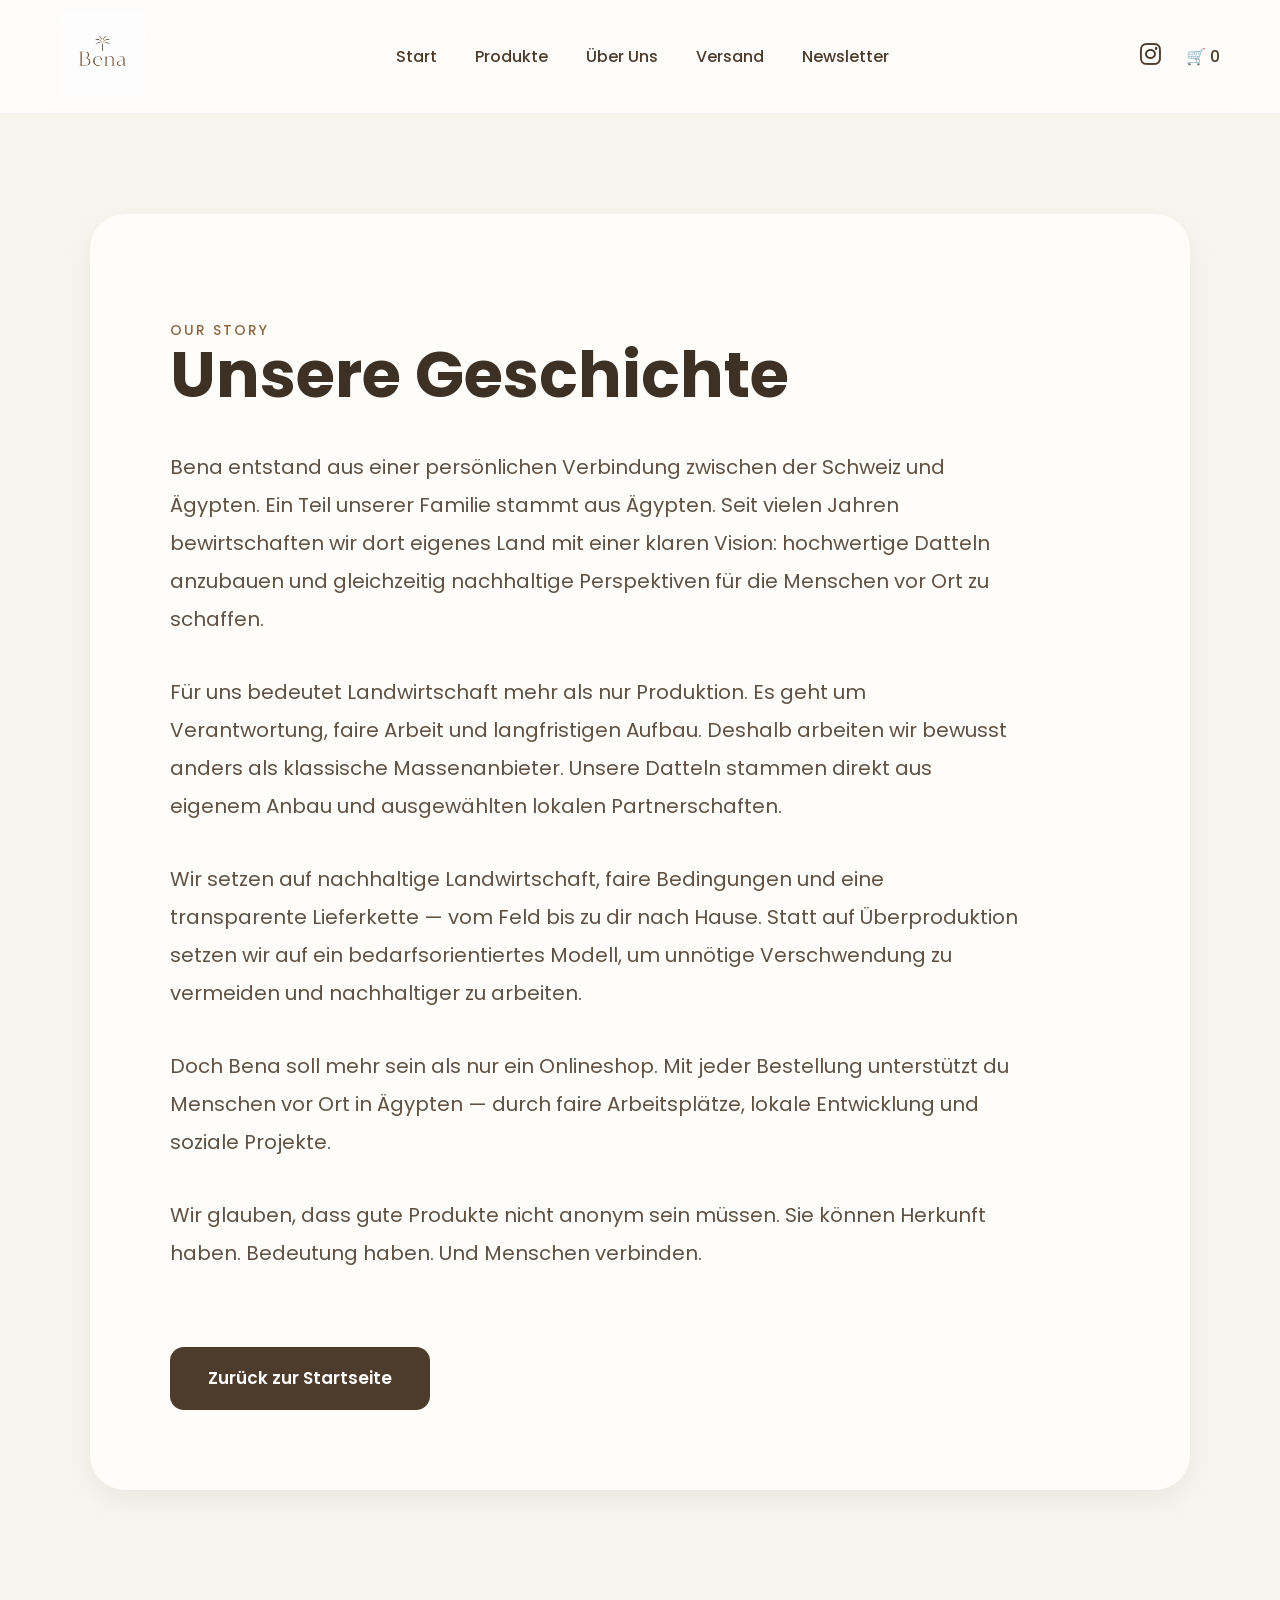
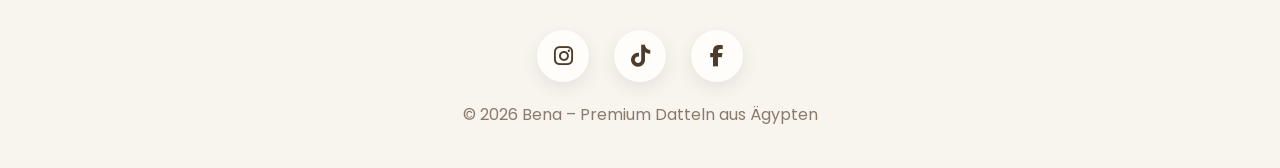
==== about.html @ da240c2a "Update about.html" ====
<!DOCTYPE html>
<html lang="de">

<head>

    <meta charset="UTF-8">

    <meta name="viewport" content="width=device-width, initial-scale=1.0">

    <title>Über uns | Bena</title>

    <meta name="description"
        content="Erfahre mehr über die Geschichte hinter Bena und unsere Vision für nachhaltige Premium Datteln aus Ägypten.">

    <link rel="preconnect" href="https://fonts.googleapis.com">

    <link rel="preconnect" href="https://fonts.gstatic.com" crossorigin>

    <link href="https://fonts.googleapis.com/css2?family=Poppins:wght@300;400;500;600;700&display=swap"
        rel="stylesheet">

    <link rel="stylesheet"
        href="https://cdnjs.cloudflare.com/ajax/libs/font-awesome/6.5.1/css/all.min.css">

    <link rel="stylesheet" href="style.css">

</head>

<body>

    <!-- NAVIGATION -->

<nav>

    <!-- LEFT -->

    <div class="nav-left">

        <a href="index.html" class="logo">

            <img src="images/Foto2.jpeg" alt="Bena Logo">

        </a>

    </div>

    <!-- CENTER -->

    <div class="nav-center">

        <a href="index.html">Start</a>

        <a href="index.html#products">Produkte</a>

        <a href="about.html">Über Uns</a>

        <a href="shipping.html">Versand</a>

        <a href="newsletter.html">Newsletter</a>

    </div>

    <!-- RIGHT -->

    <div class="nav-right">

        <a href="https://instagram.com/bena.swiss" target="_blank">

            <i class="fab fa-instagram"></i>

        </a>

        <a href="#" class="cart-icon">

            🛒 <span id="cart-count">0</span>

        </a>

    </div>

</nav>

    <!-- ABOUT SECTION -->

    <section class="about-section fade-in">

        <p class="hero-origin">
            OUR STORY
        </p>

        <h1>Unsere Geschichte</h1>

        <div class="about-text">

            <p>

                Bena entstand aus einer persönlichen Verbindung zwischen der Schweiz und Ägypten.

                Ein Teil unserer Familie stammt aus Ägypten. Seit vielen Jahren bewirtschaften wir dort eigenes Land
                mit einer klaren Vision:
                hochwertige Datteln anzubauen und gleichzeitig nachhaltige Perspektiven für die Menschen vor Ort zu schaffen.

            </p>

            <p>

                Für uns bedeutet Landwirtschaft mehr als nur Produktion.
                Es geht um Verantwortung, faire Arbeit und langfristigen Aufbau.

                Deshalb arbeiten wir bewusst anders als klassische Massenanbieter.
                Unsere Datteln stammen direkt aus eigenem Anbau und ausgewählten lokalen Partnerschaften.

            </p>

            <p>

                Wir setzen auf nachhaltige Landwirtschaft, faire Bedingungen und eine transparente Lieferkette —
                vom Feld bis zu dir nach Hause.

                Statt auf Überproduktion setzen wir auf ein bedarfsorientiertes Modell,
                um unnötige Verschwendung zu vermeiden und nachhaltiger zu arbeiten.

            </p>

            <p>

                Doch Bena soll mehr sein als nur ein Onlineshop.

                Mit jeder Bestellung unterstützt du Menschen vor Ort in Ägypten —
                durch faire Arbeitsplätze, lokale Entwicklung und soziale Projekte.

            </p>

            <p>

                Wir glauben, dass gute Produkte nicht anonym sein müssen.

                Sie können Herkunft haben.
                Bedeutung haben.
                Und Menschen verbinden.

            </p>

        </div>

        <a href="index.html" class="about-button">
            Zurück zur Startseite
        </a>

    </section>

    <!-- FOOTER -->

    <footer>

        <div class="social-icons">

            <a href="https://instagram.com/bena.goods" target="_blank">

                <i class="fab fa-instagram"></i>

            </a>

            <a href="https://tiktok.com/@bena.goods" target="_blank">

                <i class="fab fa-tiktok"></i>

            </a>

            <a href="https://facebook.com/Bena Goods" target="_blank">

                <i class="fab fa-facebook-f"></i>

            </a>

        </div>

        <p>
            © 2026 Bena – Premium Datteln aus Ägypten
        </p>

    </footer>

    <script src="script.js"></script>

</body>

</html>
---- style.css ----
/* RESET */

* {
    margin: 0;
    padding: 0;
    box-sizing: border-box;
}

/* SMOOTH SCROLL */

html {
    scroll-behavior: smooth;
}

/* BODY */

body {
    font-family: 'Poppins', sans-serif;

    background-color: #f8f5ef;

    color: #3d3126;

    line-height: 1.6;
}

/* NAVIGATION */

nav {
    width: 100%;
    background-color: rgba(255,255,255,0.72);
    backdrop-filter: blur(18px);
    display: flex;
    justify-content: space-between;
    align-items: center;
    padding: 10px 60px;
    position: sticky;
    top: 0;
    z-index: 1000;
    border-bottom: 1px solid rgba(0,0,0,0.04);
    transition: all 0.4s ease;
}

/* NAVBAR ON SCROLL */

nav.scrolled {
    padding: 6px 60px;
    background-color: rgba(255,255,255,0.9);
    box-shadow: 0px 8px 25px rgba(0,0,0,0.06);
}

.logo img {
    height: 85px;
    width: auto;
    object-fit: contain;
    transition: 0.4s ease;
}

nav.scrolled .logo img {
    height: 70px;
}

/* PREMIUM NAVBAR */

.nav-left,
.nav-center,
.nav-right {
    display: flex;
    align-items: center;
}

.nav-center {
    gap: 38px;
}

.nav-center a,
.nav-right a {
    text-decoration: none;
    color: #4d3b2c;
    font-weight: 500;
    position: relative;
    transition: 0.3s;
}

/* HOVER UNDERLINE */

.nav-center a::after {
    content: "";
    position: absolute;
    left: 0;
    bottom: -6px;
    width: 0%;
    height: 2px;
    background-color: #4d3b2c;
    transition: 0.3s;
}

.nav-center a:hover::after {
    width: 100%;
}

.nav-center a:hover,
.nav-right a:hover {
    color: #8b6745;
}

.nav-right {
    gap: 25px;
}

.nav-right i {
    font-size: 24px;
}

/* MOBILE NAVBAR */

@media (max-width: 1000px) {

    nav {
        padding: 14px 20px;
    }

    .nav-center {
        display: none;
    }

    .nav-right {
        gap: 18px;
    }

    .nav-right i {
        font-size: 22px;
    }

}

/* HERO */

.hero {
    max-width: 1650px;

    margin: 70px auto;

    padding: 90px;

    display: flex;

    align-items: center;

    justify-content: space-between;

    gap: 80px;

    background-color: #fffdf9;

    border-radius: 35px;

    box-shadow: 0px 10px 35px rgba(0,0,0,0.06);
}

.hero-left {
    flex: 1;
}

.hero-right {
    flex: 1;

    display: flex;

    justify-content: center;
}

.hero-right img {
    width: 100%;

    max-width: 980px;

    height: auto;

    object-fit: contain;

    border-radius: 35px;

    box-shadow: 0px 20px 45px rgba(0,0,0,0.16);

    transition: 0.5s;
}

.hero-right img:hover {
    transform: scale(1.02);
}

h1 {
    font-size: clamp(42px, 8vw, 78px);

    line-height: 1.05;

    color: #3d3126;

    margin-bottom: 30px;

    font-weight: 700;
}

.subtitle {
    font-size: 22px;

    color: #6b5a4d;

    margin-bottom: 45px;

    max-width: 540px;

    line-height: 1.7;
}

.hero-origin {
    margin-top: 25px;

    color: #8b6745;

    font-size: 14px;

    letter-spacing: 2px;

    text-transform: uppercase;

    font-weight: 500;
}

/* BUTTONS */

.hero-button,
form button,
.about-button,
.product-card .hero-button {
    display: inline-block;

    background-color: #4d3b2c;

    color: white;

    border: none;

    padding: 18px 38px;

    border-radius: 14px;

    font-size: 17px;

    font-weight: 600;

    cursor: pointer;

    transition: 0.3s;

    text-decoration: none;
}

.hero-button:hover,
form button:hover,
.about-button:hover,
.product-card .hero-button:hover {
    background-color: #8b6745;

    transform: translateY(-3px);
}

/* PRODUCTS */

.products {
    max-width: 1400px;

    margin: 120px auto;

    text-align: center;
}

.products h2 {
    font-size: 48px;

    margin-bottom: 50px;

    color: #3d3126;
}

.product-grid {
    display: flex;

    justify-content: center;

    gap: 45px;

    flex-wrap: wrap;
}

.product-card {
    width: 350px;

    background-color: #fffdf9;

    border-radius: 25px;

    overflow: hidden;

    box-shadow: 0px 8px 25px rgba(0,0,0,0.06);

    border: 1px solid rgba(0,0,0,0.04);

    transition: 0.3s;

    padding-bottom: 30px;
}

.product-card:hover {
    transform: translateY(-8px);
}

.product-card img {
    width: 100%;

    height: 240px;

    object-fit: cover;
}

.product-card h3 {
    font-size: 28px;

    margin-top: 25px;

    color: #3d3126;
}

.product-card p {
    padding: 20px;

    color: #6b5a4d;
}

/* CONTACT */

.contact {
    max-width: 900px;

    margin: 120px auto;

    text-align: center;
}

.contact h2 {
    font-size: 48px;

    margin-bottom: 40px;
}

form {
    display: flex;

    flex-direction: column;

    gap: 20px;
}

input,
textarea {
    padding: 18px;

    border-radius: 14px;

    border: 1px solid #ddd;

    font-size: 16px;

    font-family: inherit;

    background-color: white;
}

textarea {
    min-height: 180px;

    resize: none;
}

input:focus,
textarea:focus {
    outline: none;

    border: 1px solid #8b6745;
}

/* ABOUT */

.about-section {
    max-width: 1100px;

    margin: 100px auto;

    background-color: #fffdf9;

    padding: 80px;

    border-radius: 35px;

    box-shadow: 0px 10px 30px rgba(0,0,0,0.06);
}

.about-section h1 {
    font-size: clamp(38px, 7vw, 64px);

    margin-bottom: 40px;

    text-align: left;
}

.about-text {
    font-size: 20px;

    color: #5f5145;

    line-height: 1.9;

    max-width: 850px;
}

.about-text p {
    margin-bottom: 35px;
}

.about-button {
    margin-top: 40px;
}

/* FOOTER */

footer {
    text-align: center;

    padding: 40px;

    color: #8a7a6d;
}

/* PRODUCT PAGE */

.product-page {
    max-width: 1400px;

    margin: 100px auto;

    display: flex;

    gap: 80px;

    align-items: center;

    background-color: #fffdf9;

    padding: 60px;

    border-radius: 35px;

    box-shadow: 0px 10px 30px rgba(0,0,0,0.06);
}

.product-page-left {
    flex: 1;
}

.product-page-right {
    flex: 1;
}

.product-page video {
    width: 100%;

    border-radius: 30px;

    box-shadow: 0px 10px 30px rgba(0,0,0,0.12);
}

.product-description {
    font-size: 22px;

    line-height: 1.8;

    color: #6b5a4d;

    margin-top: 30px;

    margin-bottom: 30px;
}

.product-price {
    font-size: 38px;

    font-weight: 700;

    margin-bottom: 35px;

    color: #3d3126;
}

/* PRODUCT BUTTONS */

.product-buttons {
    display: flex;

    gap: 20px;

    flex-wrap: wrap;
}

/* FADE IN */

.fade-in {
    opacity: 0;

    transform: translateY(40px);

    transition: all 1s ease;
}

.fade-in.show {
    opacity: 1;

    transform: translateY(0);
}

/* PRODUCT DETAILS */

.product-details {
    max-width: 1400px;

    margin: 80px auto;

    display: flex;

    gap: 35px;

    flex-wrap: wrap;

    justify-content: center;
}

.detail-card {
    background-color: #fffdf9;

    padding: 40px;

    border-radius: 30px;

    flex: 1;

    min-width: 280px;

    box-shadow: 0px 8px 25px rgba(0,0,0,0.05);

    border: 1px solid rgba(0,0,0,0.04);

    transition: 0.3s;
}

.detail-card:hover {
    transform: translateY(-6px);
}

.detail-card h3 {
    font-size: 28px;

    margin-bottom: 20px;

    color: #3d3126;
}

.detail-card p {
    color: #6b5a4d;

    line-height: 1.8;
}

/* FAQ */

.faq-section {
    max-width: 1000px;

    margin: 100px auto;
}

.faq-section h2 {
    text-align: center;

    margin-bottom: 40px;

    font-size: 42px;
}

.faq-item {
    margin-bottom: 20px;

    background-color: #fffdf9;

    border-radius: 20px;

    overflow: hidden;

    border: 1px solid rgba(0,0,0,0.05);
}

.faq-question {
    width: 100%;

    padding: 25px;

    background: none;

    border: none;

    text-align: left;

    font-size: 20px;

    font-weight: 600;

    cursor: pointer;
}

.faq-answer {
    padding: 0 25px;

    max-height: 0;

    overflow: hidden;

    transition: 0.4s ease;

    color: #6b5a4d;
}

/* CART ICON */

.cart-icon {
    position: relative;

    font-weight: 600;
}

/* RESPONSIVE */

@media (max-width: 1000px) {

    nav {
        padding: 15px 25px;
    }

    .logo img {
        height: 65px;
    }

    .hero {
        flex-direction: column;

        padding: 50px 30px;

        text-align: center;

        gap: 50px;
    }

    .hero-left {
        display: flex;

        flex-direction: column;

        align-items: center;
    }

    h1 {
        font-size: 54px;
    }

    .subtitle {
        max-width: 100%;

        font-size: 20px;
    }

    .hero-right img {
        width: 100%;

        max-width: 100%;
    }

    .hero-button {
        width: 100%;
    }

    .about-section {
        padding: 50px 30px;
    }

    .about-section h1 {
        font-size: 48px;
    }

    .about-text {
        font-size: 18px;
    }

    .product-page {
        flex-direction: column;

        padding: 35px 20px;

        gap: 40px;

        margin: 50px 20px;
    }

    .product-page-left,
    .product-page-right {
        width: 100%;
    }

    .product-page video {
        width: 100%;

        height: auto;

        border-radius: 25px;
    }

    .product-page-right {
        text-align: center;
    }

    .product-page h1 {
        font-size: 42px;
    }

    .product-description {
        font-size: 18px;

        line-height: 1.7;
    }

    .product-price {
        font-size: 30px;
    }

    .product-buttons {
        flex-direction: column;
    }
}

/* SOCIAL ICONS */

.social-icons {
    display: flex;

    justify-content: center;

    gap: 25px;

    margin-bottom: 20px;
}

.social-icons a {
    width: 52px;

    height: 52px;

    display: flex;

    align-items: center;

    justify-content: center;

    background-color: #fffdf9;

    color: #4d3b2c;

    border-radius: 50%;

    font-size: 22px;

    text-decoration: none;

    box-shadow: 0px 6px 18px rgba(0,0,0,0.08);

    transition: 0.3s;
}

.social-icons a:hover {
    transform: translateY(-5px);

    background-color: #4d3b2c;

    color: white;
}

/* WHY BENA */

.why-bena {
    max-width: 1400px;
    margin: 140px auto;
    padding: 0 40px;
    text-align: center;
}

.section-tag {
    color: #8b6745;
    letter-spacing: 3px;
    font-size: 14px;
    margin-bottom: 20px;
    font-weight: 600;
}

.why-bena h2 {
    font-size: 54px;
    margin-bottom: 25px;
    color: #3d3126;
}

.why-text {
    max-width: 760px;
    margin: 0 auto 70px;
    color: #6b5a4d;
    font-size: 20px;
    line-height: 1.8;
}

.why-grid {
    display: grid;
    grid-template-columns: repeat(auto-fit, minmax(280px, 1fr));
    gap: 35px;
}

.why-card {
    background-color: #fffdf9;
    padding: 50px 35px;
    border-radius: 30px;
    box-shadow: 0px 10px 30px rgba(0,0,0,0.05);
    transition: 0.4s;
}

.why-card:hover {
    transform: translateY(-10px);
}

.why-icon {
    font-size: 42px;
    margin-bottom: 25px;
}

.why-card h3 {
    font-size: 28px;
    margin-bottom: 20px;
    color: #3d3126;
}

.why-card p {
    color: #6b5a4d;
    line-height: 1.8;
}

/* LIFESTYLE BANNER */

.lifestyle-banner {
    height: 500px;
    margin: 140px 0;
    background-image: url("images/Produktbild 4.png");
    background-size: cover;
    background-position: center;
    border-radius: 40px;
    overflow: hidden;
    position: relative;
}

.banner-overlay {
    width: 100%;
    height: 100%;
    background: rgba(0,0,0,0.35);
    display: flex;
    justify-content: center;
    align-items: center;
}

.banner-overlay p {
    color: white;
    font-size: 54px;
    font-weight: 700;
    letter-spacing: 4px;
    text-align: center;
    padding: 20px;
}

/* SOCIAL LINKS */

.social-links {
    display: flex;
    justify-content: center;
    gap: 30px;
    margin-bottom: 25px;
}

.social-links a {
    width: 85px;
    height: 85px;
    border-radius: 50%;
    background-color: #fffdf9;
    display: flex;
    justify-content: center;
    align-items: center;
    text-decoration: none;
    box-shadow: 0px 8px 25px rgba(0,0,0,0.08);
    transition: 0.4s;
}

.social-links a:hover {
    transform: translateY(-6px);
    background-color: #4d3b2c;
}

.social-links i {
    font-size: 34px;
    color: #4d3b2c;
    transition: 0.3s;
}

.social-links a:hover i {
    color: white;
}

/* TOP BAR */

.top-bar {
    width: 100%;
    background-color: #4d3b2c;
    color: white;
    display: flex;
    justify-content: space-between;
    align-items: center;
    padding: 14px 50px;
    font-size: 14px;
    font-weight: 500;
    gap: 20px;
    flex-wrap: wrap;
}

.top-bar-center {
    flex: 1;
    text-align: center;
}

.top-bar-center span {
    text-decoration: underline;
    font-weight: 700;
}

.top-bar a {
    color: white;
    text-decoration: none;
    transition: 0.3s;
}

.top-bar a:hover {
    opacity: 0.8;
}

/* WHY BENA */

.why-bena {
    max-width: 1400px;
    margin: 140px auto;
    padding: 0 40px;
    text-align: center;
}

.section-tag {
    color: #8b6745;
    letter-spacing: 3px;
    font-size: 14px;
    margin-bottom: 20px;
    font-weight: 600;
}

.why-bena h2,
.newsletter-section h2,
.shipping-section h2 {
    font-size: 54px;
    margin-bottom: 25px;
    color: #3d3126;
}

.why-text,
.newsletter-text {
    max-width: 760px;
    margin: 0 auto 70px;
    color: #6b5a4d;
    font-size: 20px;
    line-height: 1.8;
}

.why-grid {
    display: grid;
    grid-template-columns: repeat(auto-fit, minmax(280px, 1fr));
    gap: 35px;
}

.why-card {
    background-color: #fffdf9;
    padding: 50px 35px;
    border-radius: 30px;
    box-shadow: 0px 10px 30px rgba(0,0,0,0.05);
    transition: 0.4s;
}

.why-card:hover {
    transform: translateY(-10px);
}

.why-icon {
    font-size: 42px;
    margin-bottom: 25px;
}

/* SHIPPING */

.shipping-section {
    max-width: 1400px;
    margin: 140px auto;
    padding: 0 40px;
    display: flex;
    gap: 60px;
    align-items: center;
}

.shipping-left,
.shipping-right {
    flex: 1;
}

.shipping-left p {
    color: #6b5a4d;
    line-height: 1.9;
    margin-bottom: 25px;
    font-size: 18px;
}

.shipping-right img {
    width: 100%;
    border-radius: 35px;
    box-shadow: 0px 20px 45px rgba(0,0,0,0.12);
}

/* NEWSLETTER */

.newsletter-section {
    max-width: 1100px;
    margin: 140px auto;
    padding: 80px;
    background-color: #fffdf9;
    border-radius: 35px;
    text-align: center;
    box-shadow: 0px 10px 35px rgba(0,0,0,0.06);
}

.newsletter-form {
    display: flex;
    gap: 20px;
    justify-content: center;
    flex-wrap: wrap;
}

.newsletter-form input {
    flex: 1;
    min-width: 280px;
}

/* LIFESTYLE BANNER */

.lifestyle-banner {
    height: 500px;
    margin: 140px 40px;
    background-image: url("images/Produktbild 4.png");
    background-size: cover;
    background-position: center;
    border-radius: 40px;
    overflow: hidden;
}

.banner-overlay {
    width: 100%;
    height: 100%;
    background: rgba(0,0,0,0.35);
    display: flex;
    justify-content: center;
    align-items: center;
}

.banner-overlay p {
    color: white;
    font-size: 54px;
    font-weight: 700;
    letter-spacing: 4px;
    text-align: center;
    padding: 20px;
}

/* SOCIAL LINKS */

.social-links {
    display: flex;
    justify-content: center;
    gap: 30px;
    margin-bottom: 25px;
}

.social-links a {
    width: 85px;
    height: 85px;
    border-radius: 50%;
    background-color: #fffdf9;
    display: flex;
    justify-content: center;
    align-items: center;
    text-decoration: none;
    box-shadow: 0px 8px 25px rgba(0,0,0,0.08);
    transition: 0.4s;
}

.social-links a:hover {
    transform: translateY(-6px);
    background-color: #4d3b2c;
}

.social-links i {
    font-size: 34px;
    color: #4d3b2c;
}

.social-links a:hover i {
    color: white;
}

/* MOBILE */

@media (max-width: 1000px) {

    .top-bar {
        flex-direction: column;
        text-align: center;
        padding: 15px 20px;
    }

    .shipping-section {
        flex-direction: column;
    }

    .newsletter-section {
        padding: 50px 25px;
    }

    .banner-overlay p {
        font-size: 34px;
    }

}

/* NEWSLETTER PAGE */

.newsletter-page,
.shipping-page {
    max-width: 1400px;
    margin: 100px auto;
    padding: 0 40px;
}

.newsletter-box,
.shipping-box {
    display: flex;
    gap: 70px;
    align-items: center;
    background-color: #fffdf9;
    padding: 70px;
    border-radius: 35px;
    box-shadow: 0px 10px 35px rgba(0,0,0,0.06);
}

.newsletter-left,
.newsletter-right,
.shipping-left-page,
.shipping-right-page {
    flex: 1;
}

.newsletter-right img,
.shipping-right-page img {
    width: 100%;
    border-radius: 35px;
    box-shadow: 0px 20px 45px rgba(0,0,0,0.12);
}

.newsletter-description,
.shipping-left-page p {
    font-size: 20px;
    line-height: 1.8;
    color: #6b5a4d;
    margin-bottom: 25px;
}

.newsletter-form {
    display: flex;
    flex-direction: column;
    gap: 20px;
    margin-top: 40px;
}

/* MOBILE */

@media (max-width: 1000px) {

    .newsletter-box,
    .shipping-box {
        flex-direction: column;
        padding: 40px 25px;
    }

}

/* FINAL MOBILE OPTIMIZATION */

@media (max-width: 1000px) {

    /* GENERAL */

    body {
        overflow-x: hidden;
    }

    h1 {
        font-size: 42px !important;
        line-height: 1.2;
    }

    h2 {
        font-size: 34px !important;
        line-height: 1.3;
    }

    p {
        font-size: 17px !important;
    }

    /* TOP BAR */

    .top-bar {
        flex-direction: column;
        gap: 12px;
        padding: 16px 20px;
        text-align: center;
    }

    .top-bar-left,
    .top-bar-center,
    .top-bar-right {
        width: 100%;
        justify-content: center;
    }

    /* NAV */

    nav {
        padding: 14px 22px;
    }

    .logo img {
        height: 62px;
    }

    .nav-links {
        display: flex;
        gap: 18px;
        align-items: center;
    }

    .nav-links a {
        margin-left: 0;
        font-size: 15px;
    }

    /* HERO */

    .hero {
        flex-direction: column;
        padding: 40px 22px;
        margin: 35px 15px;
        gap: 40px;
        text-align: center;
    }

    .hero-left {
        align-items: center;
    }

    .hero-right img {
        max-width: 100%;
        width: 100%;
        border-radius: 28px;
    }

    .subtitle {
        max-width: 100%;
        font-size: 18px !important;
    }

    .hero-button {
        width: 100%;
        text-align: center;
    }

    /* PRODUCTS */

    .products {
        margin: 70px auto;
        padding: 0 15px;
    }

    .product-grid {
        flex-direction: column;
        align-items: center;
    }

    .product-card {
        width: 100%;
        max-width: 100%;
    }

    /* WHY BENA */

    .why-bena {
        margin: 80px auto;
        padding: 0 20px;
    }

    .why-grid {
        grid-template-columns: 1fr;
    }

    .why-card {
        padding: 40px 25px;
    }

    /* SHIPPING */

    .shipping-section {
        flex-direction: column;
        margin: 80px auto;
        padding: 0 20px;
        gap: 40px;
    }

    .shipping-right img {
        width: 100%;
    }

    /* NEWSLETTER */

    .newsletter-section {
        margin: 80px 15px;
        padding: 45px 22px;
    }

    .newsletter-form {
        flex-direction: column;
    }

    .newsletter-form input,
    .newsletter-form button {
        width: 100%;
    }

    /* LIFESTYLE */

    .lifestyle-banner {
        height: 320px;
        margin: 80px 15px;
        border-radius: 28px;
    }

    .banner-overlay p {
        font-size: 28px !important;
        letter-spacing: 2px;
        line-height: 1.4;
    }

    /* SOCIALS */

    .social-links {
        gap: 18px;
    }

    .social-links a {
        width: 68px;
        height: 68px;
    }

    .social-links i {
        font-size: 28px;
    }

    /* NEWSLETTER PAGE */

    .newsletter-page,
    .shipping-page {
        padding: 0 15px;
    }

    .newsletter-box,
    .shipping-box {
        flex-direction: column;
        padding: 40px 22px;
        gap: 40px;
    }

    .newsletter-right img,
    .shipping-right-page img {
        width: 100%;
    }

}

/* TRUST BAR */

.trust-bar {
    max-width: 1400px;
    margin: 40px auto 100px;
    padding: 35px;
    background-color: #fffdf9;
    border-radius: 28px;
    display: grid;
    grid-template-columns: repeat(auto-fit, minmax(220px, 1fr));
    gap: 25px;
    box-shadow: 0px 10px 30px rgba(0,0,0,0.05);
}

.trust-item {
    text-align: center;
    font-size: 18px;
    font-weight: 600;
    color: #4d3b2c;
}

/* MOBILE */

@media (max-width: 1000px) {

    .trust-bar {
        margin: 30px 15px 70px;
        padding: 25px;
    }

    .trust-item {
        font-size: 16px;
    }

}

/* PREMIUM PRODUCT CARDS */

.product-card {
    position: relative;
}

.product-badge {
    position: absolute;
    top: 18px;
    left: 18px;
    background-color: #4d3b2c;
    color: white;
    padding: 10px 16px;
    border-radius: 14px;
    font-size: 13px;
    font-weight: 700;
    z-index: 2;
    letter-spacing: 1px;
}

.product-badge.organic {
    background-color: #7c8f52;
}

.product-price-tag {
    font-size: 30px;
    font-weight: 700;
    color: #3d3126;
    margin-bottom: 25px;
}

.product-card img {
    transition: 0.5s;
}

.product-card:hover img {
    transform: scale(1.05);
}

.product-card:hover {
    transform: translateY(-12px);
}

/* MOBILE */

@media (max-width: 1000px) {

    .product-price-tag {
        font-size: 26px;
    }

}
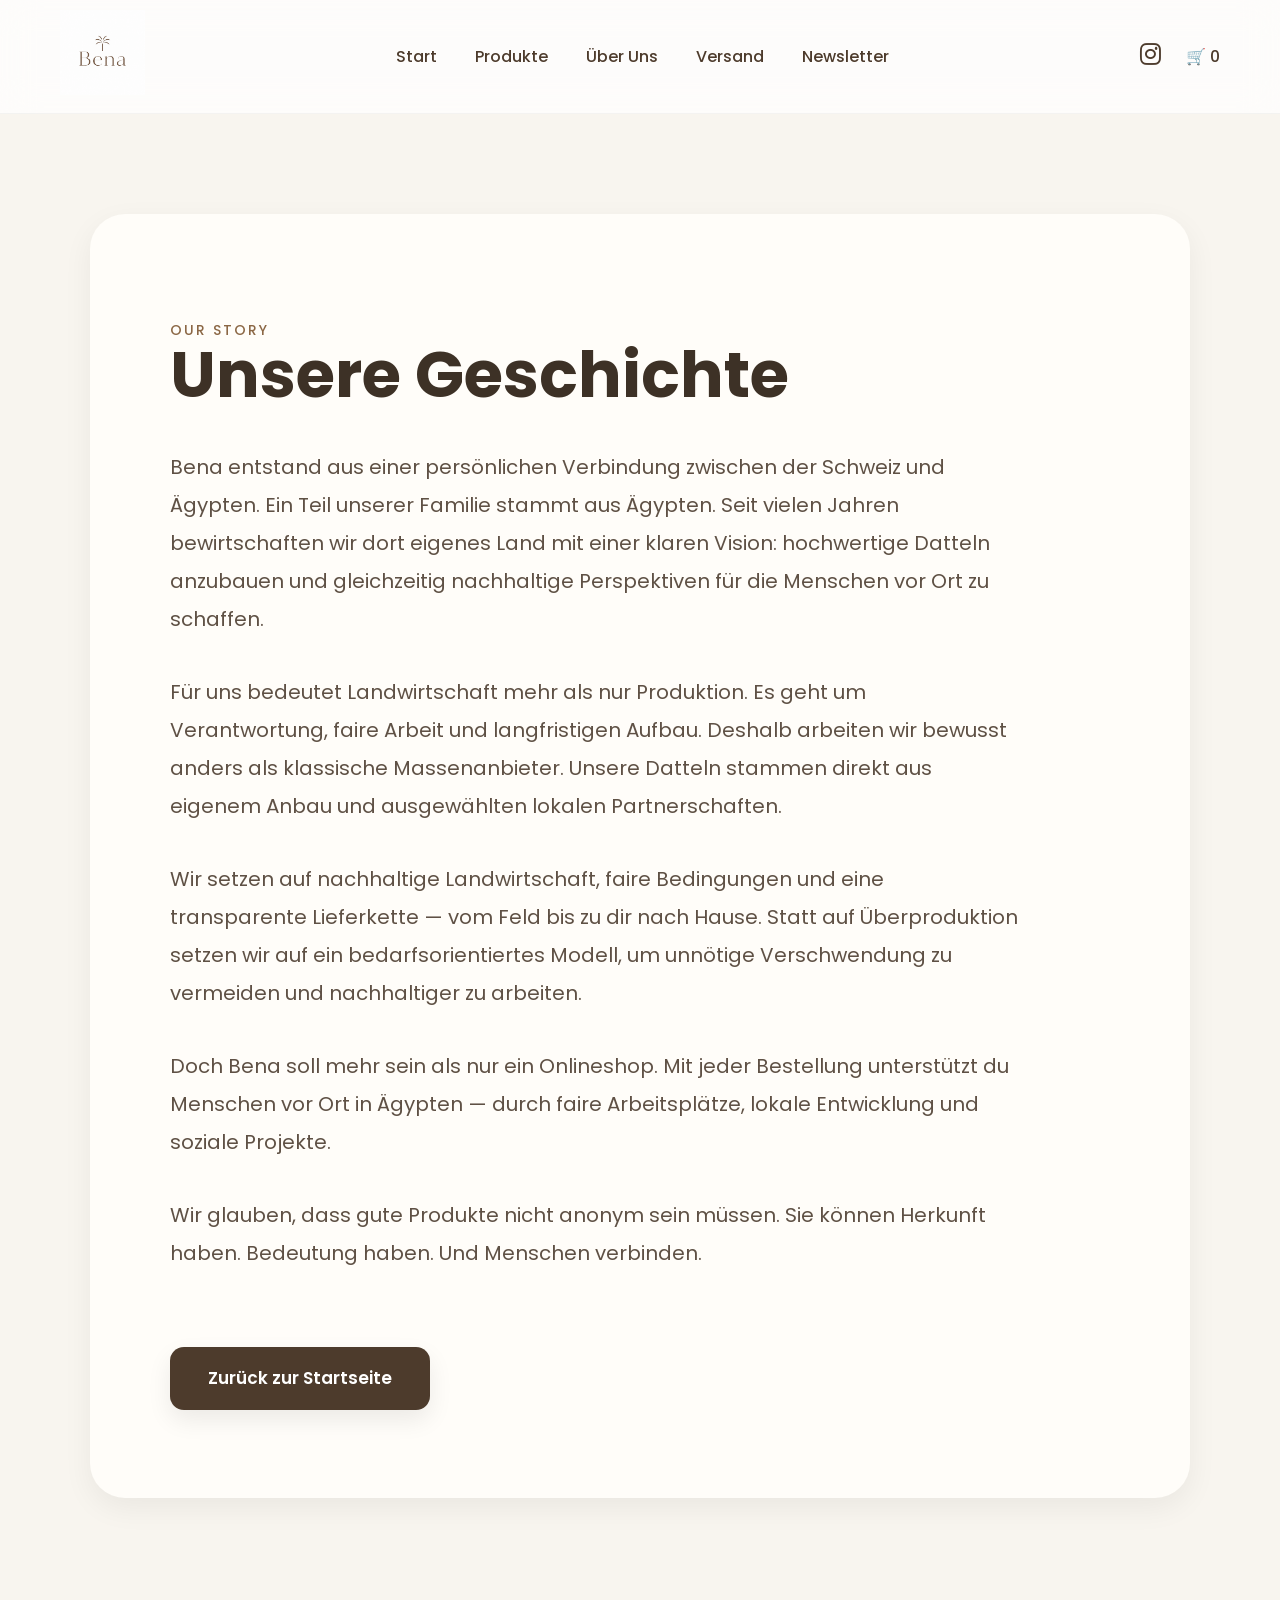
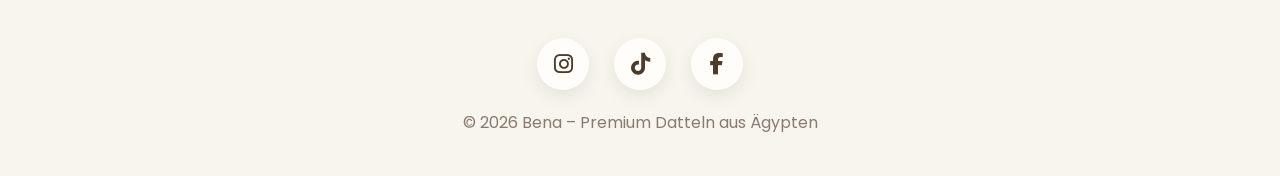
==== commit e22071a2: "Update about.html" ====
--- a/about.html
+++ b/about.html
@@ -28,6 +28,22 @@
 
 <body>
 
+        <!-- MOBILE MENU -->
+
+<div class="mobile-menu" id="mobile-menu">
+
+    <a href="index.html">Start</a>
+
+    <a href="index.html#products">Produkte</a>
+
+    <a href="about.html">Über Uns</a>
+
+    <a href="shipping.html">Versand</a>
+
+    <a href="newsletter.html">Newsletter</a>
+
+</div>
+
     <!-- NAVIGATION -->
 
 <nav>
@@ -60,6 +76,14 @@
 
     </div>
 
+    <!-- MOBILE BUTTON -->
+
+    <div class="mobile-menu-btn" onclick="toggleMobileMenu()">
+
+        ☰
+
+    </div>
+
     <!-- RIGHT -->
 
     <div class="nav-right">
@@ -70,7 +94,7 @@
 
         </a>
 
-        <a href="#" class="cart-icon">
+        <a href="#" class="cart-icon" onclick="openCart()">
 
             🛒 <span id="cart-count">0</span>
 
--- a/style.css
+++ b/style.css
@@ -234,6 +234,7 @@
 form button,
 .about-button,
 .product-card .hero-button {
+
     display: inline-block;
 
     background-color: #4d3b2c;
@@ -252,18 +253,29 @@
 
     cursor: pointer;
 
-    transition: 0.3s;
-
     text-decoration: none;
+
+    transition: 0.4s ease;
+
+    position: relative;
+
+    overflow: hidden;
+
+    box-shadow: 0 10px 25px rgba(0,0,0,0.08);
+
 }
 
 .hero-button:hover,
 form button:hover,
 .about-button:hover,
 .product-card .hero-button:hover {
+
     background-color: #8b6745;
 
-    transform: translateY(-3px);
+    transform: translateY(-4px);
+
+    box-shadow: 0 18px 40px rgba(0,0,0,0.15);
+
 }
 
 /* PRODUCTS */
@@ -295,33 +307,45 @@
 }
 
 .product-card {
+
+    position: relative;
+
+    overflow: hidden;
+
     width: 350px;
 
     background-color: #fffdf9;
 
-    border-radius: 25px;
-
-    overflow: hidden;
-
-    box-shadow: 0px 8px 25px rgba(0,0,0,0.06);
+    border-radius: 28px;
 
     border: 1px solid rgba(0,0,0,0.04);
 
-    transition: 0.3s;
-
     padding-bottom: 30px;
+
+    transition: 0.5s ease;
+
+    box-shadow: 0 10px 35px rgba(0,0,0,0.05);
+
 }
 
 .product-card:hover {
-    transform: translateY(-8px);
+
+    transform: translateY(-12px);
+
+    box-shadow: 0 25px 60px rgba(0,0,0,0.12);
+
 }
 
 .product-card img {
+
     width: 100%;
 
     height: 240px;
 
     object-fit: cover;
+
+    transition: 0.6s ease;
+
 }
 
 .product-card h3 {
@@ -512,20 +536,28 @@
     flex-wrap: wrap;
 }
 
-/* FADE IN */
+/* PREMIUM FADE IN */
 
 .fade-in {
+
     opacity: 0;
 
-    transform: translateY(40px);
-
-    transition: all 1s ease;
+    transform: translateY(60px);
+
+    transition:
+
+        opacity 1.2s ease,
+
+        transform 1.2s ease;
+
 }
 
 .fade-in.show {
+
     opacity: 1;
 
     transform: translateY(0);
+
 }
 
 /* PRODUCT DETAILS */
@@ -1079,72 +1111,6 @@
     min-width: 280px;
 }
 
-/* LIFESTYLE BANNER */
-
-.lifestyle-banner {
-    height: 500px;
-    margin: 140px 40px;
-    background-image: url("images/Produktbild 4.png");
-    background-size: cover;
-    background-position: center;
-    border-radius: 40px;
-    overflow: hidden;
-}
-
-.banner-overlay {
-    width: 100%;
-    height: 100%;
-    background: rgba(0,0,0,0.35);
-    display: flex;
-    justify-content: center;
-    align-items: center;
-}
-
-.banner-overlay p {
-    color: white;
-    font-size: 54px;
-    font-weight: 700;
-    letter-spacing: 4px;
-    text-align: center;
-    padding: 20px;
-}
-
-/* SOCIAL LINKS */
-
-.social-links {
-    display: flex;
-    justify-content: center;
-    gap: 30px;
-    margin-bottom: 25px;
-}
-
-.social-links a {
-    width: 85px;
-    height: 85px;
-    border-radius: 50%;
-    background-color: #fffdf9;
-    display: flex;
-    justify-content: center;
-    align-items: center;
-    text-decoration: none;
-    box-shadow: 0px 8px 25px rgba(0,0,0,0.08);
-    transition: 0.4s;
-}
-
-.social-links a:hover {
-    transform: translateY(-6px);
-    background-color: #4d3b2c;
-}
-
-.social-links i {
-    font-size: 34px;
-    color: #4d3b2c;
-}
-
-.social-links a:hover i {
-    color: white;
-}
-
 /* MOBILE */
 
 @media (max-width: 1000px) {
@@ -1336,21 +1302,6 @@
     .product-card {
         width: 100%;
         max-width: 100%;
-    }
-
-    /* WHY BENA */
-
-    .why-bena {
-        margin: 80px auto;
-        padding: 0 20px;
-    }
-
-    .why-grid {
-        grid-template-columns: 1fr;
-    }
-
-    .why-card {
-        padding: 40px 25px;
     }
 
     /* SHIPPING */
@@ -1520,3 +1471,1116 @@
     }
 
 }
+
+/* PRODUCT GALLERY */
+
+#main-product-image {
+    width: 100%;
+    border-radius: 30px;
+    box-shadow: 0px 10px 30px rgba(0,0,0,0.12);
+    transition: 0.4s;
+}
+
+.product-thumbnails {
+    display: flex;
+    gap: 15px;
+    margin-top: 20px;
+}
+
+.product-thumbnails img {
+    width: 90px;
+    height: 90px;
+    object-fit: cover;
+    border-radius: 18px;
+    cursor: pointer;
+    transition: 0.3s;
+    border: 2px solid transparent;
+}
+
+.product-thumbnails img:hover {
+    transform: scale(1.05);
+    border-color: #4d3b2c;
+}
+
+/* QUANTITY SELECTOR */
+
+.quantity-selector {
+    display: flex;
+    align-items: center;
+    gap: 20px;
+    margin-bottom: 35px;
+}
+
+.quantity-selector button {
+    width: 48px;
+    height: 48px;
+    border: none;
+    border-radius: 14px;
+    background-color: #4d3b2c;
+    color: white;
+    font-size: 28px;
+    cursor: pointer;
+    transition: 0.3s;
+}
+
+.quantity-selector button:hover {
+    background-color: #8b6745;
+}
+
+#quantity {
+    font-size: 24px;
+    font-weight: 700;
+    min-width: 30px;
+    text-align: center;
+}
+
+/* TRUST BADGES */
+
+.product-trust {
+    margin-top: 35px;
+    display: flex;
+    flex-direction: column;
+    gap: 16px;
+}
+
+.trust-badge {
+    background-color: #fffdf9;
+    padding: 18px 22px;
+    border-radius: 18px;
+    box-shadow: 0px 6px 18px rgba(0,0,0,0.05);
+    color: #4d3b2c;
+    font-weight: 500;
+}
+
+/* MOBILE */
+
+@media (max-width: 1000px) {
+
+    .quantity-selector {
+        justify-content: center;
+    }
+
+}
+
+/* REVIEWS */
+
+.reviews-section {
+    max-width: 1400px;
+    margin: 120px auto;
+    padding: 0 40px;
+    text-align: center;
+}
+
+.reviews-section h2 {
+    font-size: 48px;
+    margin-bottom: 60px;
+    color: #3d3126;
+}
+
+.reviews-grid {
+    display: grid;
+    grid-template-columns: repeat(auto-fit, minmax(280px, 1fr));
+    gap: 35px;
+}
+
+.review-card {
+    background-color: #fffdf9;
+    padding: 40px 35px;
+    border-radius: 30px;
+    box-shadow: 0px 10px 30px rgba(0,0,0,0.05);
+    transition: 0.4s;
+}
+
+.review-card:hover {
+    transform: translateY(-8px);
+}
+
+.review-stars {
+    font-size: 28px;
+    color: #d4a017;
+    margin-bottom: 25px;
+}
+
+.review-card p {
+    color: #6b5a4d;
+    line-height: 1.8;
+    margin-bottom: 25px;
+}
+
+.review-card h4 {
+    color: #3d3126;
+    font-size: 18px;
+}
+
+/* STICKY BUY BUTTON */
+
+.sticky-buy {
+    position: fixed;
+    bottom: 0;
+    left: 0;
+    width: 100%;
+    background-color: rgba(255,255,255,0.96);
+    backdrop-filter: blur(18px);
+    display: flex;
+    justify-content: space-between;
+    align-items: center;
+    padding: 18px 22px;
+    box-shadow: 0px -6px 25px rgba(0,0,0,0.08);
+    z-index: 9999;
+}
+
+.sticky-price {
+    font-size: 24px;
+    font-weight: 700;
+    color: #3d3126;
+}
+
+.sticky-button {
+    background-color: #4d3b2c;
+    color: white;
+    border: none;
+    padding: 16px 28px;
+    border-radius: 16px;
+    font-size: 16px;
+    font-weight: 600;
+    cursor: pointer;
+    transition: 0.3s;
+}
+
+.sticky-button:hover {
+    background-color: #8b6745;
+}
+
+/* DESKTOP */
+
+@media (min-width: 1001px) {
+
+    .sticky-buy {
+        display: none;
+    }
+
+}
+
+/* PREMIUM DETAIL CARDS */
+
+.detail-card {
+    position: relative;
+    overflow: hidden;
+}
+
+.detail-icon {
+    font-size: 42px;
+    margin-bottom: 25px;
+}
+
+.detail-card::before {
+    content: "";
+    position: absolute;
+    top: 0;
+    left: 0;
+    width: 100%;
+    height: 5px;
+    background-color: #4d3b2c;
+    transform: scaleX(0);
+    transform-origin: left;
+    transition: 0.4s;
+}
+
+.detail-card:hover::before {
+    transform: scaleX(1);
+}
+
+/* CART SIDEBAR */
+
+.cart-sidebar {
+    position: fixed;
+    top: 0;
+    right: -420px;
+    width: 400px;
+    max-width: 100%;
+    height: 100%;
+    background-color: white;
+    z-index: 99999;
+    box-shadow: -10px 0px 35px rgba(0,0,0,0.12);
+    transition: 0.4s ease;
+    display: flex;
+    flex-direction: column;
+}
+
+.cart-sidebar.active {
+    right: 0;
+}
+
+.cart-header {
+    padding: 30px;
+    display: flex;
+    justify-content: space-between;
+    align-items: center;
+    border-bottom: 1px solid #eee;
+}
+
+.cart-header h2 {
+    font-size: 32px;
+}
+
+.cart-header button {
+    border: none;
+    background: none;
+    font-size: 28px;
+    cursor: pointer;
+}
+
+.cart-content {
+    flex: 1;
+    padding: 30px;
+}
+
+.cart-item {
+    display: flex;
+    gap: 20px;
+    align-items: center;
+}
+
+.cart-item img {
+    width: 90px;
+    border-radius: 18px;
+}
+
+.cart-item h4 {
+    margin-bottom: 10px;
+    color: #3d3126;
+}
+
+.cart-item p {
+    color: #6b5a4d;
+}
+
+.cart-footer {
+    padding: 30px;
+    border-top: 1px solid #eee;
+}
+
+.checkout-button {
+    width: 100%;
+    background-color: #4d3b2c;
+    color: white;
+    border: none;
+    padding: 18px;
+    border-radius: 18px;
+    font-size: 18px;
+    font-weight: 600;
+    cursor: pointer;
+    transition: 0.3s;
+}
+
+.checkout-button:hover {
+    background-color: #8b6745;
+}
+
+/* OVERLAY */
+
+.cart-overlay {
+    position: fixed;
+    inset: 0;
+    background-color: rgba(0,0,0,0.4);
+    z-index: 99998;
+    opacity: 0;
+    visibility: hidden;
+    transition: 0.4s;
+}
+
+.cart-overlay.active {
+    opacity: 1;
+    visibility: visible;
+}
+
+/* BENEFITS SECTION */
+
+.benefits-section {
+
+    display: flex;
+    align-items: center;
+    justify-content: space-between;
+    gap: 80px;
+
+    padding: 120px 10%;
+    background: #f8f4ef;
+
+}
+
+.benefits-left {
+
+    flex: 1;
+
+}
+
+.benefits-left img {
+
+    width: 100%;
+    border-radius: 24px;
+
+    object-fit: cover;
+
+    box-shadow: 0 20px 60px rgba(0,0,0,0.08);
+
+}
+
+.benefits-right {
+
+    flex: 1;
+
+}
+
+.benefits-right h2 {
+
+    font-size: 52px;
+    line-height: 1.1;
+
+    color: #3e2d21;
+
+    margin-bottom: 30px;
+
+}
+
+.benefits-text {
+
+    font-size: 18px;
+    line-height: 1.8;
+
+    color: #6d5a4d;
+
+    margin-bottom: 40px;
+
+}
+
+.benefits-grid {
+
+    display: grid;
+
+    grid-template-columns: repeat(2, 1fr);
+
+    gap: 20px;
+
+}
+
+.benefit-item {
+
+    background: white;
+
+    padding: 22px 24px;
+
+    border-radius: 18px;
+
+    font-weight: 500;
+
+    color: #3e2d21;
+
+    box-shadow: 0 8px 25px rgba(0,0,0,0.04);
+
+}
+
+/* MOBILE */
+
+@media (max-width: 900px) {
+
+    .benefits-section {
+
+        flex-direction: column;
+
+        padding: 80px 7%;
+
+    }
+
+    .benefits-right h2 {
+
+        font-size: 38px;
+
+    }
+
+    .benefits-grid {
+
+        grid-template-columns: 1fr;
+
+    }
+
+}
+
+/* STORY SECTION */
+
+.story-section {
+
+    position: relative;
+
+    height: 90vh;
+
+    background-image: url("images/story-desert.jpg");
+
+    background-size: cover;
+    background-position: center;
+
+    background-attachment: fixed;
+
+    display: flex;
+    align-items: center;
+    justify-content: center;
+
+    padding: 80px 10%;
+
+    overflow: hidden;
+
+}
+
+.story-section::before {
+
+    content: "";
+
+    position: absolute;
+
+    inset: 0;
+
+    background: rgba(0,0,0,0.35);
+
+}
+
+.story-overlay {
+
+    position: relative;
+
+    z-index: 2;
+
+    max-width: 850px;
+
+    text-align: center;
+
+    color: white;
+
+}
+
+.story-overlay h2 {
+
+    font-size: 72px;
+
+    line-height: 1.1;
+
+    margin-bottom: 35px;
+
+    font-weight: 600;
+
+}
+
+.story-overlay p {
+
+    font-size: 20px;
+
+    line-height: 1.9;
+
+    color: rgba(255,255,255,0.9);
+
+}
+
+/* MOBILE */
+
+@media (max-width: 900px) {
+
+    .story-section {
+
+        height: auto;
+
+        padding: 120px 7%;
+
+    }
+
+    .story-overlay h2 {
+
+        font-size: 42px;
+
+    }
+
+    .story-overlay p {
+
+        font-size: 17px;
+
+        line-height: 1.8;
+
+    }
+
+}
+
+/* EDITORIAL STRIP */
+
+.editorial-strip {
+
+    display: grid;
+
+    grid-template-columns: repeat(3, 1fr);
+
+    gap: 20px;
+
+    padding: 120px 6%;
+
+    background: white;
+
+}
+
+.editorial-image {
+
+    overflow: hidden;
+
+    border-radius: 24px;
+
+}
+
+.editorial-image img {
+
+    width: 100%;
+    height: 650px;
+
+    object-fit: cover;
+
+    transition: 0.6s ease;
+
+}
+
+.editorial-image:hover img {
+
+    transform: scale(1.05);
+
+}
+
+/* MOBILE */
+
+@media (max-width: 900px) {
+
+    .editorial-strip {
+
+        grid-template-columns: 1fr;
+
+        padding: 80px 7%;
+
+    }
+
+    .editorial-image img {
+
+        height: 450px;
+
+    }
+
+}
+
+/* BRAND VALUES */
+
+.brand-values {
+
+    display: grid;
+
+    grid-template-columns: repeat(4, 1fr);
+
+    gap: 30px;
+
+    padding: 120px 8%;
+
+    background: #f8f4ef;
+
+}
+
+.value-box {
+
+    background: white;
+
+    padding: 60px 35px;
+
+    border-radius: 24px;
+
+    text-align: center;
+
+    box-shadow: 0 10px 30px rgba(0,0,0,0.04);
+
+    transition: 0.4s ease;
+
+}
+
+.value-box:hover {
+
+    transform: translateY(-10px);
+
+}
+
+.value-box h2 {
+
+    font-size: 52px;
+
+    color: #3e2d21;
+
+    margin-bottom: 20px;
+
+}
+
+.value-box p {
+
+    color: #6d5a4d;
+
+    line-height: 1.7;
+
+    font-size: 17px;
+
+}
+
+/* MOBILE */
+
+@media (max-width: 900px) {
+
+    .brand-values {
+
+        grid-template-columns: 1fr;
+
+        padding: 80px 7%;
+
+    }
+
+}
+
+/* MOBILE MENU */
+
+.mobile-menu-btn {
+
+    display: none;
+
+}
+
+.mobile-menu {
+
+    position: fixed;
+
+    top: 0;
+
+    right: -100%;
+
+    width: 320px;
+
+    max-width: 85%;
+
+    height: 100vh;
+
+    background: rgba(255,255,255,0.96);
+
+    backdrop-filter: blur(22px);
+
+    z-index: 99999;
+
+    display: flex;
+
+    flex-direction: column;
+
+    padding: 120px 40px;
+
+    gap: 30px;
+
+    transition: 0.5s ease;
+
+}
+
+.mobile-menu.active {
+
+    right: 0;
+
+}
+
+.mobile-menu a {
+
+    text-decoration: none;
+
+    color: #3d3126;
+
+    font-size: 22px;
+
+    font-weight: 600;
+
+}
+
+@media (max-width: 1000px) {
+
+    .mobile-menu-btn {
+
+        display: flex;
+
+        align-items: center;
+
+        justify-content: center;
+
+        width: 52px;
+
+        height: 52px;
+
+        border-radius: 16px;
+
+        background: #f8f4ef;
+
+        font-size: 28px;
+
+        cursor: pointer;
+
+    }
+
+}
+
+/* OUR STORY */
+
+.our-story {
+
+    max-width: 1450px;
+
+    margin: 140px auto;
+
+    padding: 0 40px;
+
+    display: flex;
+
+    align-items: center;
+
+    gap: 80px;
+
+}
+
+.our-story-left,
+.our-story-right {
+
+    flex: 1;
+
+}
+
+.our-story-left img {
+
+    width: 100%;
+
+    border-radius: 35px;
+
+    object-fit: cover;
+
+    box-shadow: 0px 20px 45px rgba(0,0,0,0.12);
+
+}
+
+.our-story-right h2 {
+
+    font-size: 54px;
+
+    line-height: 1.15;
+
+    margin-bottom: 30px;
+
+    color: #3d3126;
+
+}
+
+.our-story-right p {
+
+    font-size: 20px;
+
+    line-height: 1.9;
+
+    color: #6b5a4d;
+
+}
+
+/* MOBILE */
+
+@media (max-width: 1000px) {
+
+    .our-story {
+
+        flex-direction: column;
+
+        padding: 0 20px;
+
+        gap: 40px;
+
+    }
+
+    .our-story-right h2 {
+
+        font-size: 38px;
+
+    }
+
+    .our-story-right p {
+
+        font-size: 18px;
+
+    }
+
+}
+
+/* EDITORIAL QUOTE */
+
+.editorial-quote {
+
+    margin: 140px 0;
+
+    height: 70vh;
+
+    background-image: url("images/editorial-desert.jpg");
+
+    background-size: cover;
+
+    background-position: center;
+
+    position: relative;
+
+    display: flex;
+
+    align-items: center;
+
+    justify-content: center;
+
+    border-radius: 40px;
+
+    overflow: hidden;
+
+}
+
+.editorial-quote::before {
+
+    content: "";
+
+    position: absolute;
+
+    inset: 0;
+
+    background: rgba(0,0,0,0.28);
+
+}
+
+.editorial-quote-overlay {
+
+    position: relative;
+
+    z-index: 2;
+
+    text-align: center;
+
+    color: white;
+
+    padding: 0 30px;
+
+}
+
+.editorial-small {
+
+    letter-spacing: 4px;
+
+    font-size: 14px;
+
+    margin-bottom: 25px;
+
+    opacity: 0.85;
+
+}
+
+.editorial-quote h2 {
+
+    font-size: 58px;
+
+    line-height: 1.15;
+
+    max-width: 900px;
+
+    margin: auto;
+
+    font-weight: 600;
+
+}
+
+/* MOBILE */
+
+@media (max-width: 1000px) {
+
+    .editorial-quote {
+
+        height: 55vh;
+
+        border-radius: 28px;
+
+        margin: 90px 20px;
+
+    }
+
+    .editorial-quote h2 {
+
+        font-size: 34px;
+
+    }
+
+}
+
+/* SHIPPING MOBILE FIX */
+
+@media (max-width: 1000px) {
+
+    .shipping-section {
+
+        flex-direction: column;
+
+        padding: 40px 20px;
+
+        gap: 40px;
+
+        overflow: hidden;
+
+    }
+
+    .shipping-left,
+    .shipping-right {
+
+        width: 100%;
+
+    }
+
+    .shipping-left h2 {
+
+        font-size: 42px;
+
+        line-height: 1.1;
+
+        word-break: break-word;
+
+    }
+
+    .shipping-left p {
+
+        font-size: 18px;
+
+        line-height: 1.8;
+
+    }
+
+    .shipping-right img {
+
+        width: 100%;
+
+        border-radius: 24px;
+
+    }
+
+}
+
+/* FORCE SHIPPING MOBILE FIX */
+
+@media (max-width: 1000px) {
+
+    .shipping-section {
+
+        display: flex !important;
+
+        flex-direction: column !important;
+
+        padding: 40px 20px !important;
+
+        gap: 40px !important;
+
+        overflow: hidden !important;
+
+    }
+
+    .shipping-left,
+    .shipping-right {
+
+        width: 100% !important;
+
+        max-width: 100% !important;
+
+    }
+
+    .shipping-left h2 {
+
+        font-size: 38px !important;
+
+        line-height: 1.1 !important;
+
+        word-break: break-word !important;
+
+    }
+
+    .shipping-left p {
+
+        font-size: 18px !important;
+
+        line-height: 1.8 !important;
+
+    }
+
+    .shipping-right img {
+
+        width: 100% !important;
+
+        max-width: 100% !important;
+
+        border-radius: 24px !important;
+
+    }
+
+}
+
+/* SHIPPING PAGE MOBILE FIX */
+
+@media (max-width: 1000px) {
+
+    .shipping-page {
+
+        padding: 30px 18px;
+
+        overflow: hidden;
+
+    }
+
+    .shipping-box {
+
+        display: flex;
+
+        flex-direction: column;
+
+        gap: 40px;
+
+        padding: 35px 22px;
+
+        border-radius: 28px;
+
+    }
+
+    .shipping-left-page,
+    .shipping-right-page {
+
+        width: 100%;
+
+        max-width: 100%;
+
+    }
+
+    .shipping-left-page h1 {
+
+        font-size: 54px;
+
+        line-height: 1.05;
+
+        word-break: break-word;
+
+        margin-bottom: 30px;
+
+    }
+
+    .shipping-left-page p {
+
+        font-size: 18px;
+
+        line-height: 1.8;
+
+    }
+
+    .shipping-right-page img {
+
+        width: 100%;
+
+        border-radius: 24px;
+
+    }
+
+}
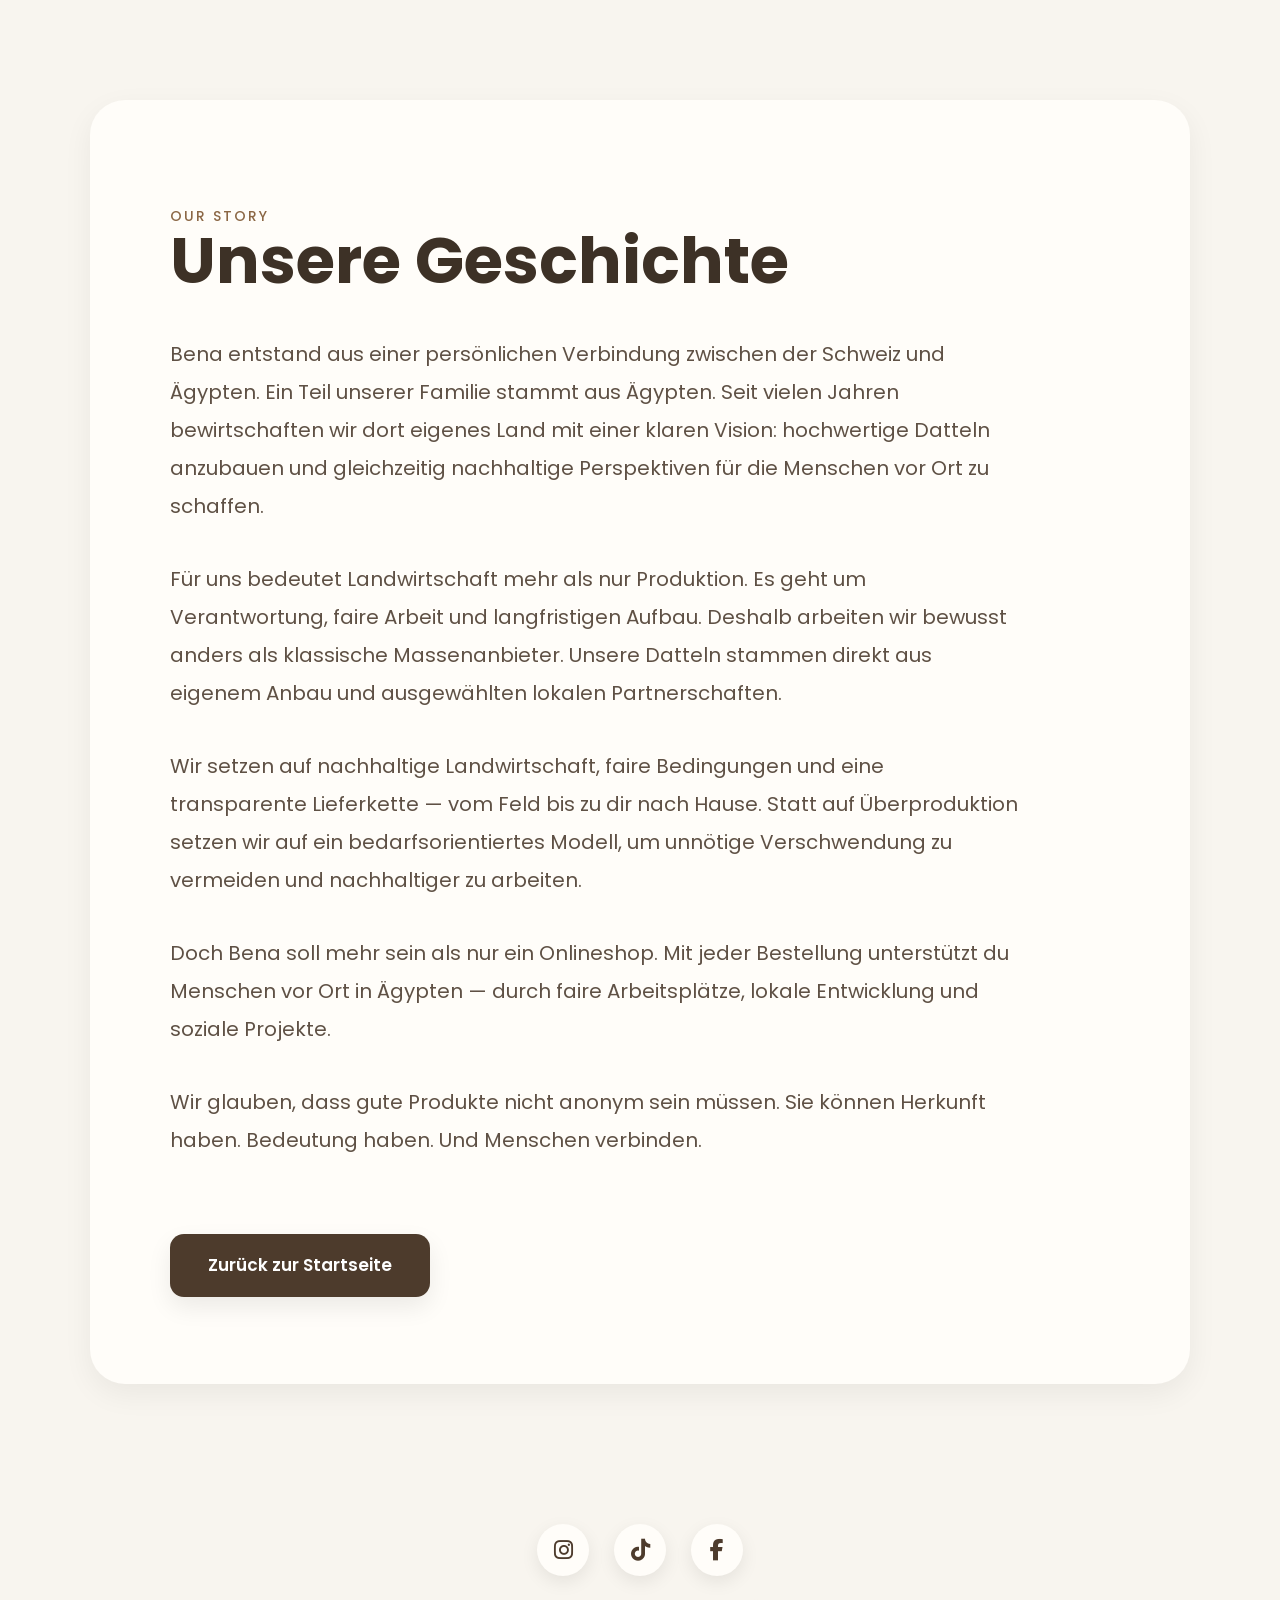
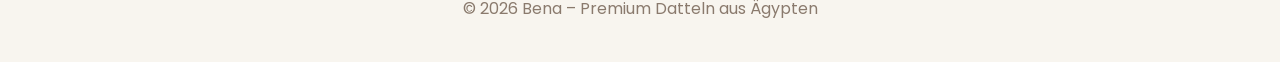
==== commit 615db84c: "Update about.html" ====
--- a/about.html
+++ b/about.html
@@ -28,81 +28,7 @@
 
 <body>
 
-        <!-- MOBILE MENU -->
-
-<div class="mobile-menu" id="mobile-menu">
-
-    <a href="index.html">Start</a>
-
-    <a href="index.html#products">Produkte</a>
-
-    <a href="about.html">Über Uns</a>
-
-    <a href="shipping.html">Versand</a>
-
-    <a href="newsletter.html">Newsletter</a>
-
-</div>
-
-    <!-- NAVIGATION -->
-
-<nav>
-
-    <!-- LEFT -->
-
-    <div class="nav-left">
-
-        <a href="index.html" class="logo">
-
-            <img src="images/Foto2.jpeg" alt="Bena Logo">
-
-        </a>
-
-    </div>
-
-    <!-- CENTER -->
-
-    <div class="nav-center">
-
-        <a href="index.html">Start</a>
-
-        <a href="index.html#products">Produkte</a>
-
-        <a href="about.html">Über Uns</a>
-
-        <a href="shipping.html">Versand</a>
-
-        <a href="newsletter.html">Newsletter</a>
-
-    </div>
-
-    <!-- MOBILE BUTTON -->
-
-    <div class="mobile-menu-btn" onclick="toggleMobileMenu()">
-
-        ☰
-
-    </div>
-
-    <!-- RIGHT -->
-
-    <div class="nav-right">
-
-        <a href="https://instagram.com/bena.swiss" target="_blank">
-
-            <i class="fab fa-instagram"></i>
-
-        </a>
-
-        <a href="#" class="cart-icon" onclick="openCart()">
-
-            🛒 <span id="cart-count">0</span>
-
-        </a>
-
-    </div>
-
-</nav>
+    <header id="site-header" class="site-header"></header>
 
     <!-- ABOUT SECTION -->
 
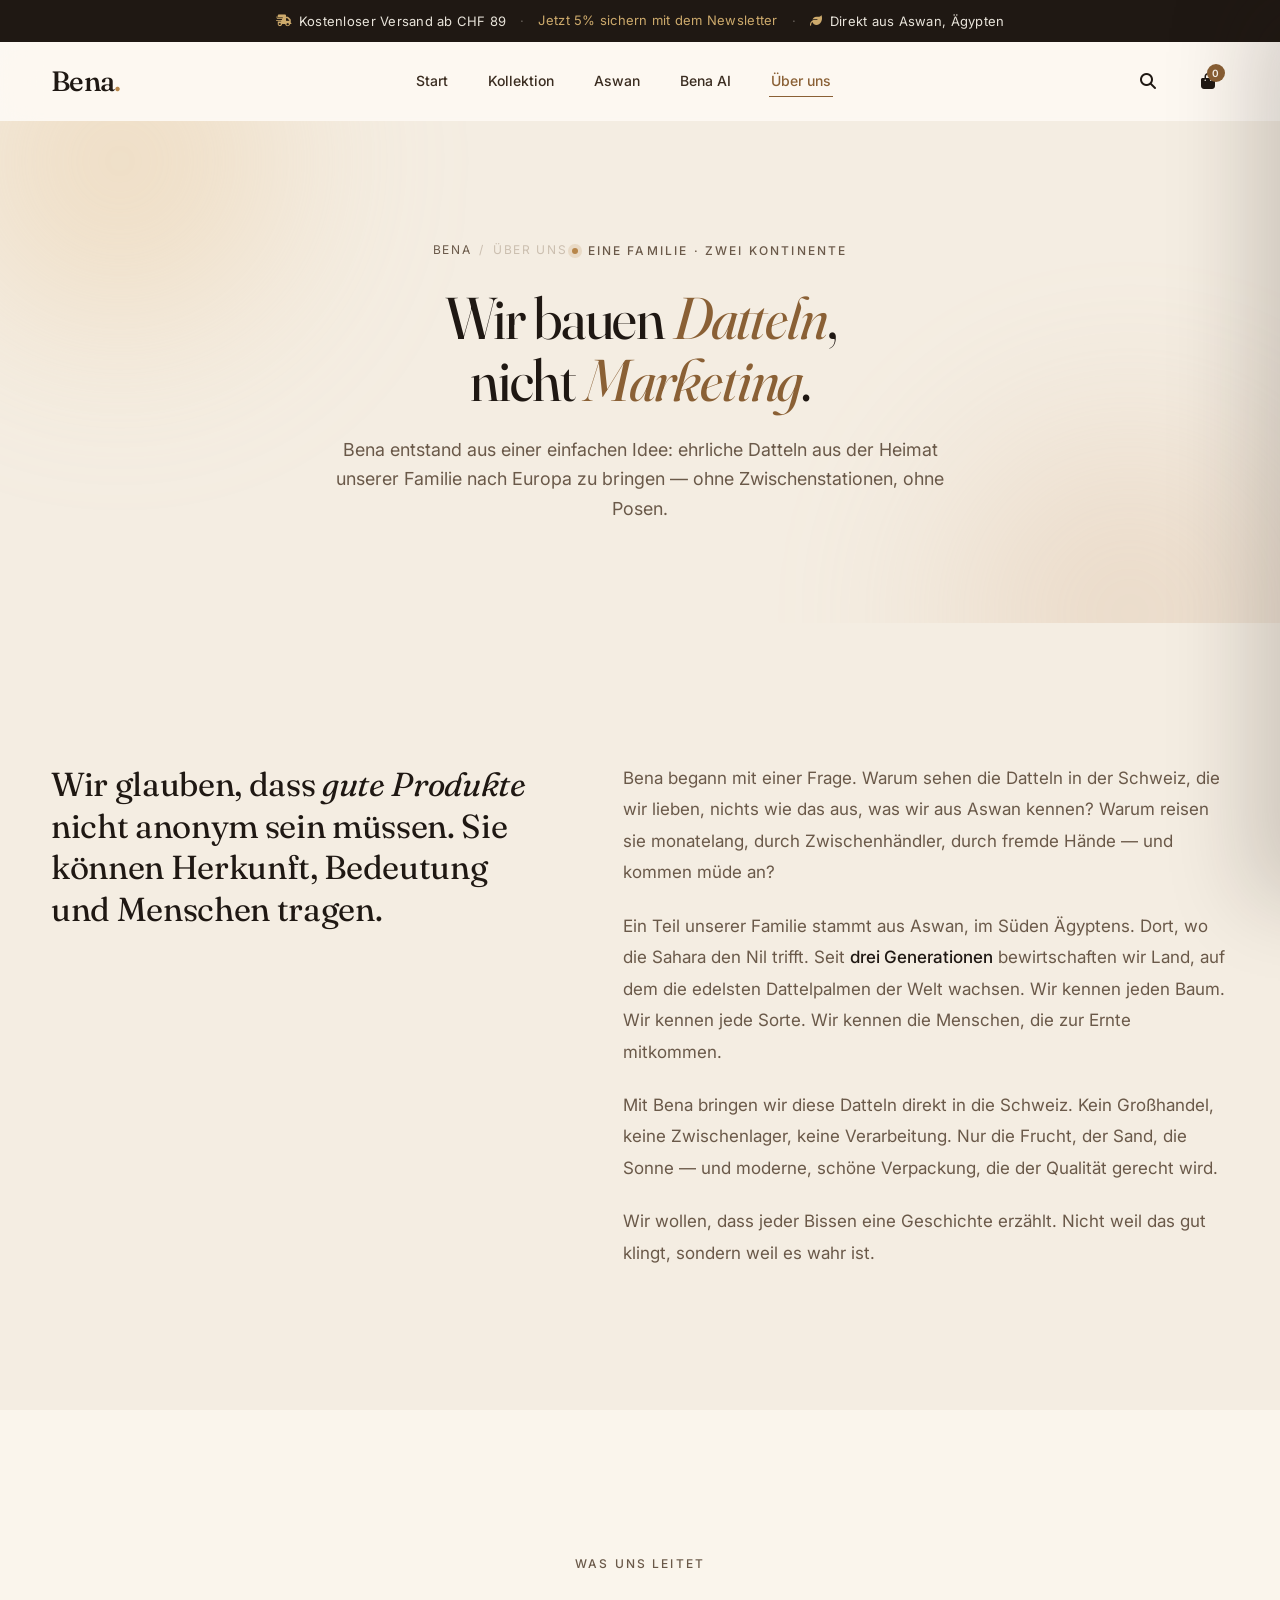
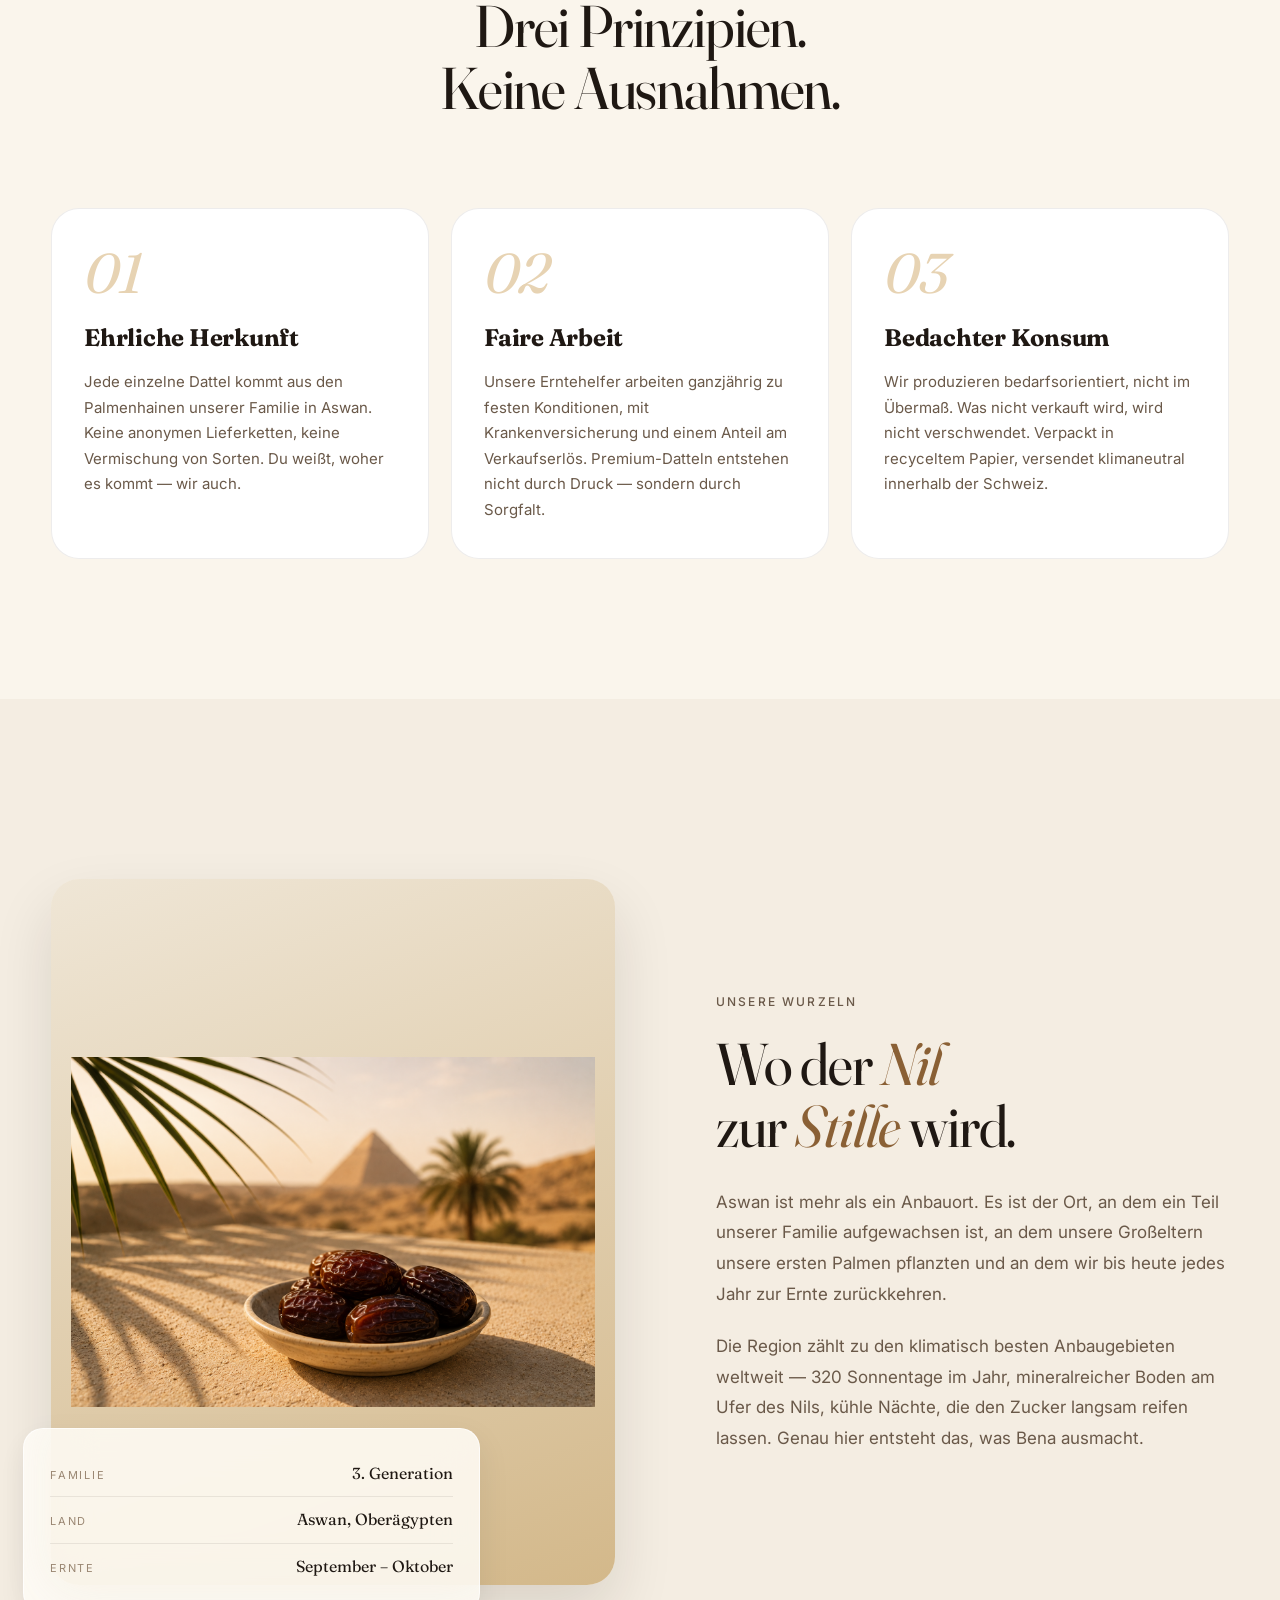
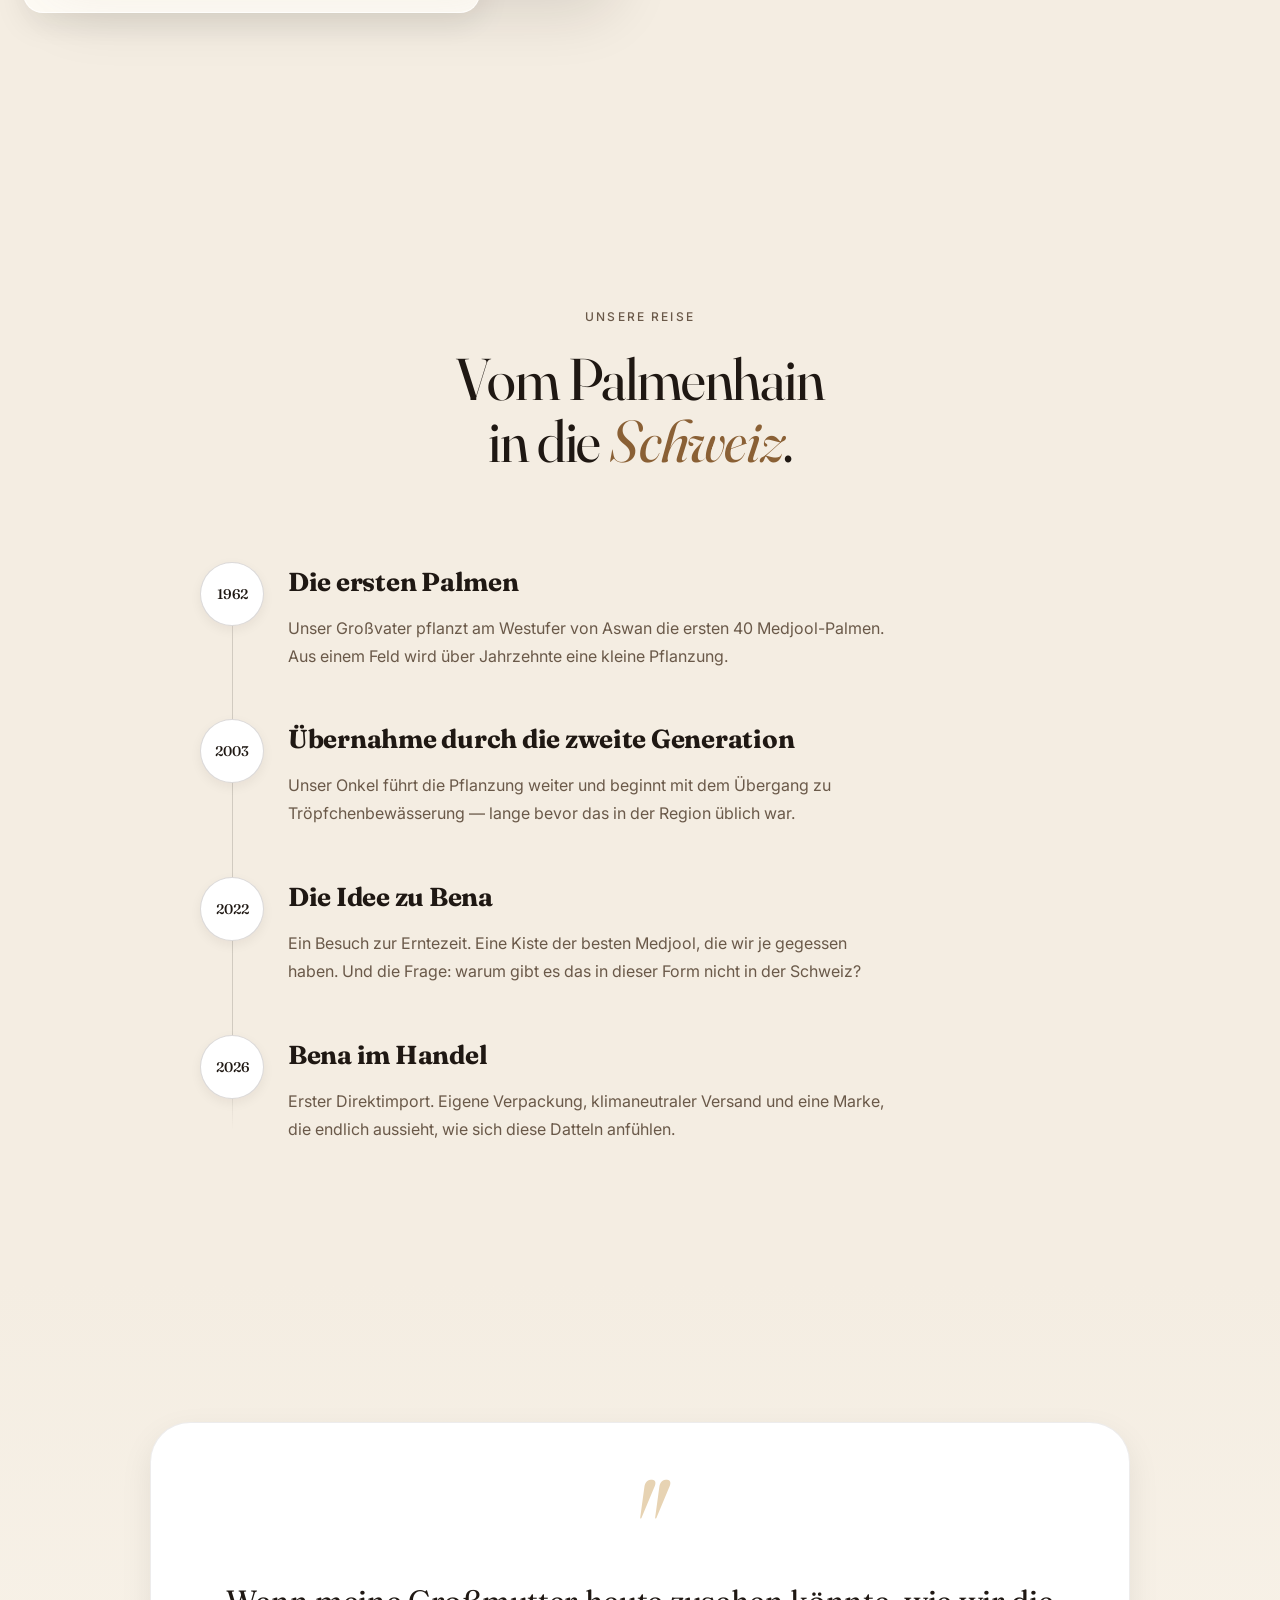
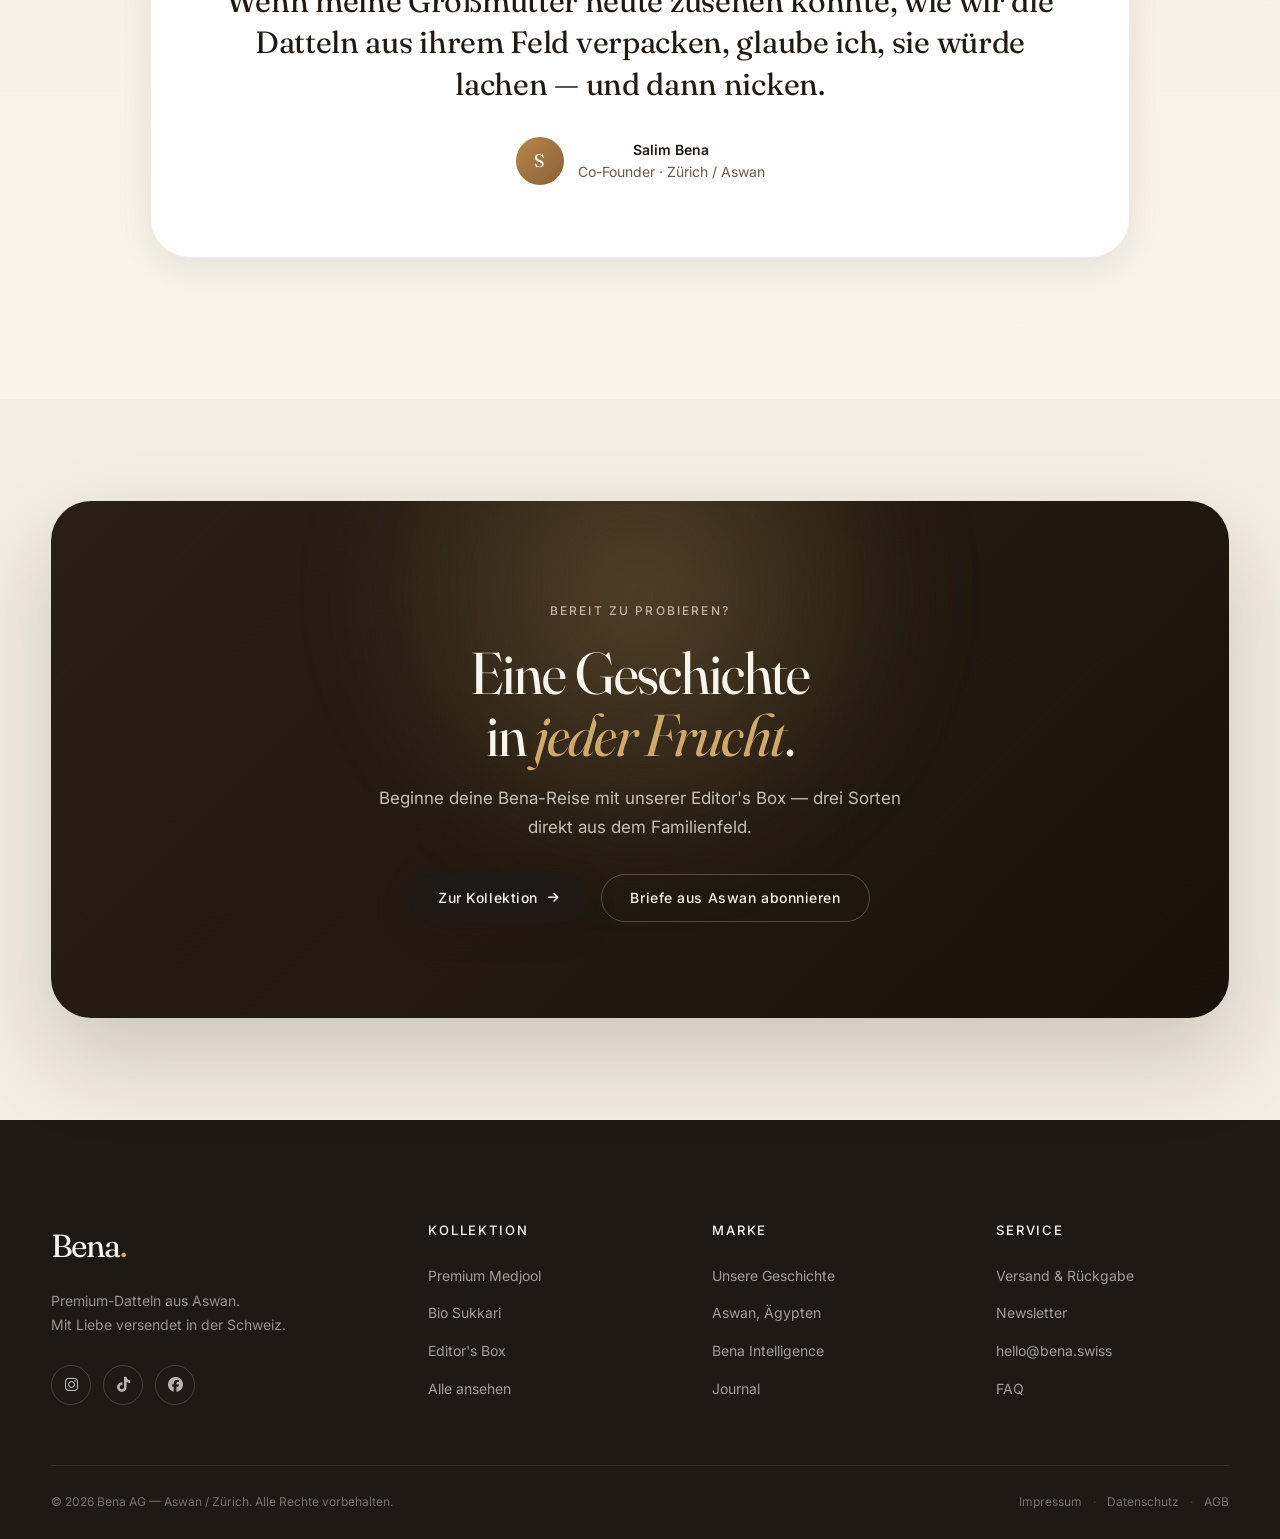
==== commit 00366932: "Update about.html" ====
--- a/about.html
+++ b/about.html
@@ -2,137 +2,399 @@
 <html lang="de">
 
 <head>
-
     <meta charset="UTF-8">
-
     <meta name="viewport" content="width=device-width, initial-scale=1.0">
-
-    <title>Über uns | Bena</title>
-
+    <meta name="theme-color" content="#f6f1ea">
+    <title>Über uns — Bena Premium Datteln aus Aswan</title>
     <meta name="description"
-        content="Erfahre mehr über die Geschichte hinter Bena und unsere Vision für nachhaltige Premium Datteln aus Ägypten.">
+        content="Die Geschichte hinter Bena. Eine Familie zwischen Aswan und der Schweiz, drei Generationen Dattelanbau und eine Marke, die Herkunft, Ethik und modernes Design verbindet.">
 
     <link rel="preconnect" href="https://fonts.googleapis.com">
-
     <link rel="preconnect" href="https://fonts.gstatic.com" crossorigin>
-
-    <link href="https://fonts.googleapis.com/css2?family=Poppins:wght@300;400;500;600;700&display=swap"
+    <link
+        href="https://fonts.googleapis.com/css2?family=Fraunces:opsz,wght@9..144,300;9..144,400;9..144,500;9..144,600&family=Inter:wght@300;400;500;600;700&display=swap"
         rel="stylesheet">
 
-    <link rel="stylesheet"
-        href="https://cdnjs.cloudflare.com/ajax/libs/font-awesome/6.5.1/css/all.min.css">
-
     <link rel="stylesheet" href="style.css">
-
+    <link rel="stylesheet" href="https://cdnjs.cloudflare.com/ajax/libs/font-awesome/6.5.1/css/all.min.css">
 </head>
 
 <body>
 
+    <!-- ANNOUNCEMENT BAR -->
+    <div class="announcement" role="region" aria-label="Ankündigung">
+        <div class="announcement__inner">
+            <span class="announcement__item">
+                <i class="fa-solid fa-truck-fast"></i>
+                Kostenloser Versand ab CHF 89
+            </span>
+            <span class="announcement__divider" aria-hidden="true">·</span>
+            <a class="announcement__item announcement__item--link" href="newsletter.html">
+                Jetzt 5% sichern mit dem Newsletter
+            </a>
+            <span class="announcement__divider" aria-hidden="true">·</span>
+            <span class="announcement__item">
+                <i class="fa-solid fa-leaf"></i>
+                Direkt aus Aswan, Ägypten
+            </span>
+        </div>
+    </div>
+
     <header id="site-header" class="site-header"></header>
 
-    <!-- ABOUT SECTION -->
-
-    <section class="about-section fade-in">
-
-        <p class="hero-origin">
-            OUR STORY
-        </p>
-
-        <h1>Unsere Geschichte</h1>
-
-        <div class="about-text">
-
+    <main>
+
+        <!-- PAGE HERO -->
+        <section class="page-hero">
+            <div class="page-hero__bg" aria-hidden="true"></div>
+
+            <div class="page-hero__inner reveal">
+                <div class="breadcrumb">
+                    <a href="index.html">Bena</a>
+                    <span aria-hidden="true">/</span>
+                    <span>Über uns</span>
+                </div>
+
+                <span class="eyebrow">
+                    <span class="eyebrow__dot" aria-hidden="true"></span>
+                    Eine Familie · zwei Kontinente
+                </span>
+
+                <h1 class="display display--sm">
+                    Wir bauen <em>Datteln</em>,<br>
+                    nicht <em>Marketing</em>.
+                </h1>
+
+                <p class="page-hero__lede">
+                    Bena entstand aus einer einfachen Idee: ehrliche Datteln aus
+                    der Heimat unserer Familie nach Europa zu bringen — ohne
+                    Zwischenstationen, ohne Posen.
+                </p>
+            </div>
+        </section>
+
+        <!-- MANIFESTO -->
+        <section class="manifesto">
+            <div class="manifesto__inner">
+                <p class="manifesto__lede reveal">
+                    Wir glauben, dass <em>gute Produkte</em>
+                    nicht anonym sein müssen. Sie können Herkunft,
+                    Bedeutung und Menschen tragen.
+                </p>
+
+                <div class="manifesto__body reveal" data-reveal-delay="120">
+                    <p>
+                        Bena begann mit einer Frage. Warum sehen die Datteln in
+                        der Schweiz, die wir lieben, nichts wie das aus, was wir
+                        aus Aswan kennen? Warum reisen sie monatelang, durch
+                        Zwischenhändler, durch fremde Hände — und kommen müde an?
+                    </p>
+                    <p>
+                        Ein Teil unserer Familie stammt aus Aswan, im Süden
+                        Ägyptens. Dort, wo die Sahara den Nil trifft. Seit
+                        <strong>drei Generationen</strong> bewirtschaften wir
+                        Land, auf dem die edelsten Dattelpalmen der Welt
+                        wachsen. Wir kennen jeden Baum. Wir kennen jede Sorte.
+                        Wir kennen die Menschen, die zur Ernte mitkommen.
+                    </p>
+                    <p>
+                        Mit Bena bringen wir diese Datteln direkt in die
+                        Schweiz. Kein Großhandel, keine Zwischenlager, keine
+                        Verarbeitung. Nur die Frucht, der Sand, die Sonne — und
+                        moderne, schöne Verpackung, die der Qualität gerecht wird.
+                    </p>
+                    <p>
+                        Wir wollen, dass jeder Bissen eine Geschichte erzählt.
+                        Nicht weil das gut klingt, sondern weil es wahr ist.
+                    </p>
+                </div>
+            </div>
+        </section>
+
+        <!-- VALUES -->
+        <section class="values" aria-labelledby="values-title">
+            <header class="section-head reveal">
+                <span class="eyebrow">Was uns leitet</span>
+                <h2 id="values-title" class="display display--sm">
+                    Drei Prinzipien.<br>
+                    Keine Ausnahmen.
+                </h2>
+            </header>
+
+            <div class="values__grid">
+                <article class="value reveal" data-reveal-delay="0">
+                    <div class="value__num">01</div>
+                    <h3>Ehrliche Herkunft</h3>
+                    <p>
+                        Jede einzelne Dattel kommt aus den Palmenhainen
+                        unserer Familie in Aswan. Keine anonymen Lieferketten,
+                        keine Vermischung von Sorten. Du weißt, woher es kommt
+                        — wir auch.
+                    </p>
+                </article>
+
+                <article class="value reveal" data-reveal-delay="80">
+                    <div class="value__num">02</div>
+                    <h3>Faire Arbeit</h3>
+                    <p>
+                        Unsere Erntehelfer arbeiten ganzjährig zu festen
+                        Konditionen, mit Krankenversicherung und einem Anteil
+                        am Verkaufserlös. Premium-Datteln entstehen nicht durch
+                        Druck — sondern durch Sorgfalt.
+                    </p>
+                </article>
+
+                <article class="value reveal" data-reveal-delay="160">
+                    <div class="value__num">03</div>
+                    <h3>Bedachter Konsum</h3>
+                    <p>
+                        Wir produzieren bedarfsorientiert, nicht im Übermaß.
+                        Was nicht verkauft wird, wird nicht verschwendet.
+                        Verpackt in recyceltem Papier, versendet klimaneutral
+                        innerhalb der Schweiz.
+                    </p>
+                </article>
+            </div>
+        </section>
+
+        <!-- ASWAN STORY (reused from home pattern) -->
+        <section class="story" aria-labelledby="aswan-title">
+            <div class="story__inner">
+                <div class="story__visual reveal">
+                    <div class="story__image">
+                        <img src="images/Produktbild 8.png" alt="Palmenhain in Aswan, Ägypten">
+                    </div>
+                    <div class="story__plate">
+                        <div class="story__plate-row">
+                            <span class="story__plate-key">Familie</span>
+                            <span class="story__plate-val">3. Generation</span>
+                        </div>
+                        <div class="story__plate-row">
+                            <span class="story__plate-key">Land</span>
+                            <span class="story__plate-val">Aswan, Oberägypten</span>
+                        </div>
+                        <div class="story__plate-row">
+                            <span class="story__plate-key">Ernte</span>
+                            <span class="story__plate-val">September – Oktober</span>
+                        </div>
+                    </div>
+                </div>
+
+                <div class="story__copy reveal" data-reveal-delay="120">
+                    <span class="eyebrow">Unsere Wurzeln</span>
+                    <h2 id="aswan-title" class="display display--sm">
+                        Wo der <em>Nil</em><br>
+                        zur <em>Stille</em> wird.
+                    </h2>
+                    <p>
+                        Aswan ist mehr als ein Anbauort. Es ist der Ort, an dem
+                        ein Teil unserer Familie aufgewachsen ist, an dem
+                        unsere Großeltern unsere ersten Palmen pflanzten und
+                        an dem wir bis heute jedes Jahr zur Ernte zurückkehren.
+                    </p>
+                    <p>
+                        Die Region zählt zu den klimatisch besten Anbaugebieten
+                        weltweit — 320 Sonnentage im Jahr, mineralreicher Boden
+                        am Ufer des Nils, kühle Nächte, die den Zucker langsam
+                        reifen lassen. Genau hier entsteht das, was Bena
+                        ausmacht.
+                    </p>
+                </div>
+            </div>
+        </section>
+
+        <!-- TIMELINE -->
+        <section class="timeline" aria-labelledby="timeline-title">
+            <header class="section-head reveal">
+                <span class="eyebrow">Unsere Reise</span>
+                <h2 id="timeline-title" class="display display--sm">
+                    Vom Palmenhain<br>
+                    in die <em>Schweiz</em>.
+                </h2>
+            </header>
+
+            <div class="timeline__inner">
+                <div class="timeline__item reveal" data-reveal-delay="0">
+                    <span class="timeline__year">1962</span>
+                    <h3>Die ersten Palmen</h3>
+                    <p>
+                        Unser Großvater pflanzt am Westufer von Aswan
+                        die ersten 40 Medjool-Palmen. Aus einem Feld
+                        wird über Jahrzehnte eine kleine Pflanzung.
+                    </p>
+                </div>
+
+                <div class="timeline__item reveal" data-reveal-delay="80">
+                    <span class="timeline__year">2003</span>
+                    <h3>Übernahme durch die zweite Generation</h3>
+                    <p>
+                        Unser Onkel führt die Pflanzung weiter und
+                        beginnt mit dem Übergang zu Tröpfchenbewässerung —
+                        lange bevor das in der Region üblich war.
+                    </p>
+                </div>
+
+                <div class="timeline__item reveal" data-reveal-delay="160">
+                    <span class="timeline__year">2022</span>
+                    <h3>Die Idee zu Bena</h3>
+                    <p>
+                        Ein Besuch zur Erntezeit. Eine Kiste der besten Medjool,
+                        die wir je gegessen haben. Und die Frage:
+                        warum gibt es das in dieser Form nicht in der Schweiz?
+                    </p>
+                </div>
+
+                <div class="timeline__item reveal" data-reveal-delay="240">
+                    <span class="timeline__year">2026</span>
+                    <h3>Bena im Handel</h3>
+                    <p>
+                        Erster Direktimport. Eigene Verpackung, klimaneutraler
+                        Versand und eine Marke, die endlich aussieht, wie sich
+                        diese Datteln anfühlen.
+                    </p>
+                </div>
+            </div>
+        </section>
+
+        <!-- FOUNDER QUOTE -->
+        <section class="founder-quote">
+            <figure class="founder-quote__inner reveal">
+                <div class="founder-quote__mark" aria-hidden="true">"</div>
+                <blockquote>
+                    Wenn meine Großmutter heute zusehen könnte,
+                    wie wir die Datteln aus ihrem Feld verpacken,
+                    glaube ich, sie würde lachen — und dann nicken.
+                </blockquote>
+                <figcaption>
+                    <span class="founder-quote__avatar" aria-hidden="true">S</span>
+                    <span>
+                        <strong>Salim Bena</strong>
+                        Co-Founder · Zürich / Aswan
+                    </span>
+                </figcaption>
+            </figure>
+        </section>
+
+        <!-- CTA -->
+        <section class="cta-card">
+            <div class="cta-card__inner reveal">
+                <span class="eyebrow eyebrow--light">Bereit zu probieren?</span>
+                <h2 class="display display--sm">
+                    Eine Geschichte<br>
+                    in <em>jeder Frucht</em>.
+                </h2>
+                <p>
+                    Beginne deine Bena-Reise mit unserer Editor's Box —
+                    drei Sorten direkt aus dem Familienfeld.
+                </p>
+                <div class="cta-card__actions">
+                    <a href="index.html#products" class="btn btn--primary">
+                        <span>Zur Kollektion</span>
+                        <i class="fa-solid fa-arrow-right"></i>
+                    </a>
+                    <a href="newsletter.html" class="btn btn--ghost">
+                        Briefe aus Aswan abonnieren
+                    </a>
+                </div>
+            </div>
+        </section>
+
+    </main>
+
+    <!-- FOOTER -->
+    <footer class="footer">
+        <div class="footer__inner">
+            <div class="footer__brand">
+                <a href="index.html" class="footer__logo">Bena<span>.</span></a>
+                <p>
+                    Premium-Datteln aus Aswan.<br>
+                    Mit Liebe versendet in der Schweiz.
+                </p>
+                <div class="footer__socials">
+                    <a href="https://instagram.com/bena.swiss" target="_blank" rel="noopener noreferrer"
+                        aria-label="Instagram">
+                        <i class="fa-brands fa-instagram"></i>
+                    </a>
+                    <a href="https://tiktok.com" target="_blank" rel="noopener noreferrer" aria-label="TikTok">
+                        <i class="fa-brands fa-tiktok"></i>
+                    </a>
+                    <a href="https://facebook.com" target="_blank" rel="noopener noreferrer" aria-label="Facebook">
+                        <i class="fa-brands fa-facebook"></i>
+                    </a>
+                </div>
+            </div>
+
+            <div class="footer__col">
+                <h4>Kollektion</h4>
+                <ul>
+                    <li><a href="product-premium.html">Premium Medjool</a></li>
+                    <li><a href="product-bio.html">Bio Sukkari</a></li>
+                    <li><a href="product-premium.html">Editor's Box</a></li>
+                    <li><a href="index.html#products">Alle ansehen</a></li>
+                </ul>
+            </div>
+
+            <div class="footer__col">
+                <h4>Marke</h4>
+                <ul>
+                    <li><a href="about.html">Unsere Geschichte</a></li>
+                    <li><a href="index.html#story">Aswan, Ägypten</a></li>
+                    <li><a href="index.html#ai-finder">Bena Intelligence</a></li>
+                    <li><a href="newsletter.html">Journal</a></li>
+                </ul>
+            </div>
+
+            <div class="footer__col">
+                <h4>Service</h4>
+                <ul>
+                    <li><a href="shipping.html">Versand &amp; Rückgabe</a></li>
+                    <li><a href="newsletter.html">Newsletter</a></li>
+                    <li><a href="mailto:hello@bena.swiss">hello@bena.swiss</a></li>
+                    <li><a href="#">FAQ</a></li>
+                </ul>
+            </div>
+        </div>
+
+        <div class="footer__base">
+            <p>© 2026 Bena AG — Aswan / Zürich. Alle Rechte vorbehalten.</p>
             <p>
-
-                Bena entstand aus einer persönlichen Verbindung zwischen der Schweiz und Ägypten.
-
-                Ein Teil unserer Familie stammt aus Ägypten. Seit vielen Jahren bewirtschaften wir dort eigenes Land
-                mit einer klaren Vision:
-                hochwertige Datteln anzubauen und gleichzeitig nachhaltige Perspektiven für die Menschen vor Ort zu schaffen.
-
+                <a href="#">Impressum</a>
+                <span aria-hidden="true">·</span>
+                <a href="#">Datenschutz</a>
+                <span aria-hidden="true">·</span>
+                <a href="#">AGB</a>
             </p>
-
-            <p>
-
-                Für uns bedeutet Landwirtschaft mehr als nur Produktion.
-                Es geht um Verantwortung, faire Arbeit und langfristigen Aufbau.
-
-                Deshalb arbeiten wir bewusst anders als klassische Massenanbieter.
-                Unsere Datteln stammen direkt aus eigenem Anbau und ausgewählten lokalen Partnerschaften.
-
-            </p>
-
-            <p>
-
-                Wir setzen auf nachhaltige Landwirtschaft, faire Bedingungen und eine transparente Lieferkette —
-                vom Feld bis zu dir nach Hause.
-
-                Statt auf Überproduktion setzen wir auf ein bedarfsorientiertes Modell,
-                um unnötige Verschwendung zu vermeiden und nachhaltiger zu arbeiten.
-
-            </p>
-
-            <p>
-
-                Doch Bena soll mehr sein als nur ein Onlineshop.
-
-                Mit jeder Bestellung unterstützt du Menschen vor Ort in Ägypten —
-                durch faire Arbeitsplätze, lokale Entwicklung und soziale Projekte.
-
-            </p>
-
-            <p>
-
-                Wir glauben, dass gute Produkte nicht anonym sein müssen.
-
-                Sie können Herkunft haben.
-                Bedeutung haben.
-                Und Menschen verbinden.
-
-            </p>
-
         </div>
-
-        <a href="index.html" class="about-button">
-            Zurück zur Startseite
-        </a>
-
-    </section>
-
-    <!-- FOOTER -->
-
-    <footer>
-
-        <div class="social-icons">
-
-            <a href="https://instagram.com/bena.goods" target="_blank">
-
-                <i class="fab fa-instagram"></i>
-
-            </a>
-
-            <a href="https://tiktok.com/@bena.goods" target="_blank">
-
-                <i class="fab fa-tiktok"></i>
-
-            </a>
-
-            <a href="https://facebook.com/Bena Goods" target="_blank">
-
-                <i class="fab fa-facebook-f"></i>
-
-            </a>
-
+    </footer>
+
+    <!-- CART SIDEBAR -->
+    <aside class="cart" id="cart-sidebar" aria-label="Warenkorb" aria-hidden="true">
+        <header class="cart__head">
+            <h2>Warenkorb</h2>
+            <button type="button" class="cart__close" onclick="closeCart()" aria-label="Warenkorb schließen">
+                <i class="fa-solid fa-xmark"></i>
+            </button>
+        </header>
+        <div class="cart__body">
+            <div class="cart__empty" id="cart-empty">
+                <i class="fa-solid fa-basket-shopping"></i>
+                <p>Dein Warenkorb ist noch leer.</p>
+                <a href="index.html#products" class="btn btn--ghost" onclick="closeCart()">Kollektion entdecken</a>
+            </div>
+            <ul class="cart__items" id="cart-items"></ul>
         </div>
-
-        <p>
-            © 2026 Bena – Premium Datteln aus Ägypten
-        </p>
-
-    </footer>
-
-    <script src="script.js"></script>
-
+        <footer class="cart__foot" id="cart-foot" hidden>
+            <div class="cart__total">
+                <span>Zwischensumme</span>
+                <strong id="cart-total">CHF 0.00</strong>
+            </div>
+            <button class="btn btn--primary btn--full">Zur Kasse</button>
+            <p class="cart__hint">Versand &amp; Steuern werden im Checkout berechnet.</p>
+        </footer>
+    </aside>
+    <div class="cart-overlay" id="cart-overlay" onclick="closeCart()" hidden></div>
+
+    <script src="script.js" defer></script>
 </body>
 
-</html>+</html>
--- a/style.css
+++ b/style.css
@@ -1,2586 +1,4113 @@
-/* RESET */
-
-* {
+/* =========================================================================
+   BENA · Premium Design System
+   Inspired by Apple, Aesop, Ritual & modern AI studios.
+   ========================================================================= */
+
+/* -------------------------------------------------------------------------
+   1. Tokens
+   ------------------------------------------------------------------------- */
+:root {
+    /* Palette — warm desert */
+    --bg-base: #f4ede2;
+    --bg-elevated: #faf5ec;
+    --bg-warm: #efe6d6;
+    --surface: #ffffff;
+    --surface-glass: rgba(255, 253, 248, 0.72);
+
+    --ink-1: #1f1813;
+    --ink-2: #3a2c20;
+    --ink-3: #6a5949;
+    --ink-4: #9a8773;
+    --ink-5: #c5b7a3;
+
+    --line: rgba(31, 24, 19, 0.08);
+    --line-strong: rgba(31, 24, 19, 0.16);
+
+    --accent: #b7864a;
+    --accent-deep: #8a6035;
+    --accent-soft: #e7d3b3;
+    --gold: #cdaa6c;
+
+    --ai-1: #6b4f9b;
+    --ai-2: #2a6f7c;
+
+    /* Shadows */
+    --shadow-xs: 0 1px 2px rgba(31, 24, 19, 0.04);
+    --shadow-sm: 0 4px 12px rgba(31, 24, 19, 0.06);
+    --shadow-md: 0 12px 32px rgba(31, 24, 19, 0.08);
+    --shadow-lg: 0 28px 60px rgba(31, 24, 19, 0.12);
+    --shadow-xl: 0 40px 90px rgba(31, 24, 19, 0.18);
+
+    /* Radii */
+    --r-xs: 8px;
+    --r-sm: 14px;
+    --r-md: 20px;
+    --r-lg: 28px;
+    --r-xl: 40px;
+    --r-pill: 999px;
+
+    /* Type */
+    --f-display: "Fraunces", "Cormorant Garamond", "Times New Roman", serif;
+    --f-body: "Inter", "Helvetica Neue", system-ui, -apple-system, sans-serif;
+
+    /* Motion */
+    --ease-out: cubic-bezier(0.22, 1, 0.36, 1);
+    --ease-in-out: cubic-bezier(0.65, 0, 0.35, 1);
+    --t-fast: 200ms;
+    --t-med: 400ms;
+    --t-slow: 800ms;
+
+    /* Layout */
+    --max: 1320px;
+    --gutter: clamp(20px, 4vw, 56px);
+    --nav-h: 76px;
+}
+
+/* -------------------------------------------------------------------------
+   2. Reset & base
+   ------------------------------------------------------------------------- */
+*,
+*::before,
+*::after {
+    box-sizing: border-box;
     margin: 0;
     padding: 0;
-    box-sizing: border-box;
-}
-
-/* SMOOTH SCROLL */
+}
 
 html {
     scroll-behavior: smooth;
-}
-
-/* BODY */
+    -webkit-text-size-adjust: 100%;
+    -webkit-font-smoothing: antialiased;
+    -moz-osx-font-smoothing: grayscale;
+    text-rendering: optimizeLegibility;
+}
 
 body {
-    font-family: 'Poppins', sans-serif;
-
-    background-color: #f8f5ef;
-
-    color: #3d3126;
-
+    font-family: var(--f-body);
+    font-size: 16px;
     line-height: 1.6;
-}
-
-/* NAVIGATION */
-
-nav {
+    color: var(--ink-2);
+    background: var(--bg-base);
+    overflow-x: clip;
+}
+
+img,
+svg,
+video {
+    max-width: 100%;
+    height: auto;
+    display: block;
+}
+
+a {
+    color: inherit;
+    text-decoration: none;
+}
+
+button {
+    font: inherit;
+    color: inherit;
+    cursor: pointer;
+    border: none;
+    background: none;
+}
+
+ul {
+    list-style: none;
+}
+
+input,
+select,
+textarea {
+    font: inherit;
+    color: inherit;
+    border: none;
+    background: none;
+}
+
+input:focus-visible,
+select:focus-visible,
+button:focus-visible,
+a:focus-visible {
+    outline: 2px solid var(--accent);
+    outline-offset: 3px;
+    border-radius: var(--r-xs);
+}
+
+::selection {
+    background: var(--accent-soft);
+    color: var(--ink-1);
+}
+
+/* Ensure [hidden] always wins, even when rules set display: flex/grid */
+[hidden] {
+    display: none !important;
+}
+
+.visually-hidden {
+    position: absolute;
+    width: 1px;
+    height: 1px;
+    padding: 0;
+    margin: -1px;
+    overflow: hidden;
+    clip: rect(0, 0, 0, 0);
+    white-space: nowrap;
+    border: 0;
+}
+
+/* -------------------------------------------------------------------------
+   3. Typography
+   ------------------------------------------------------------------------- */
+.display {
+    font-family: var(--f-display);
+    font-weight: 400;
+    color: var(--ink-1);
+    letter-spacing: -0.02em;
+    line-height: 1.02;
+    font-size: clamp(48px, 7vw, 96px);
+    font-variation-settings: "opsz" 144;
+}
+
+.display em {
+    font-style: italic;
+    font-weight: 400;
+    color: var(--accent-deep);
+}
+
+.display--sm {
+    font-size: clamp(34px, 4.6vw, 60px);
+    line-height: 1.05;
+}
+
+.eyebrow {
+    display: inline-flex;
+    align-items: center;
+    gap: 10px;
+    font-family: var(--f-body);
+    font-size: 12px;
+    font-weight: 500;
+    letter-spacing: 0.18em;
+    text-transform: uppercase;
+    color: var(--ink-3);
+    margin-bottom: 22px;
+}
+
+.eyebrow--accent {
+    color: var(--accent-deep);
+}
+
+.eyebrow--light {
+    color: rgba(255, 250, 240, 0.7);
+}
+
+.eyebrow__dot {
+    width: 6px;
+    height: 6px;
+    border-radius: 50%;
+    background: var(--accent);
+    box-shadow: 0 0 0 4px rgba(183, 134, 74, 0.18);
+    animation: pulse-dot 2.4s var(--ease-in-out) infinite;
+}
+
+@keyframes pulse-dot {
+    0%, 100% {
+        box-shadow: 0 0 0 4px rgba(183, 134, 74, 0.18);
+    }
+    50% {
+        box-shadow: 0 0 0 10px rgba(183, 134, 74, 0);
+    }
+}
+
+.lede {
+    font-size: clamp(17px, 1.4vw, 20px);
+    line-height: 1.65;
+    color: var(--ink-3);
+    max-width: 56ch;
+}
+
+.lede--center {
+    margin-inline: auto;
+    text-align: center;
+}
+
+.section-head {
+    text-align: center;
+    margin: 0 auto clamp(48px, 7vw, 96px);
+    max-width: 760px;
+}
+
+/* -------------------------------------------------------------------------
+   4. Buttons & links
+   ------------------------------------------------------------------------- */
+.btn {
+    display: inline-flex;
+    align-items: center;
+    justify-content: center;
+    gap: 10px;
+    padding: 16px 28px;
+    border-radius: var(--r-pill);
+    font-family: var(--f-body);
+    font-size: 14px;
+    font-weight: 500;
+    letter-spacing: 0.04em;
+    line-height: 1;
+    cursor: pointer;
+    transition:
+        transform var(--t-med) var(--ease-out),
+        box-shadow var(--t-med) var(--ease-out),
+        background-color var(--t-med) var(--ease-out),
+        color var(--t-med) var(--ease-out);
+    position: relative;
+    overflow: hidden;
+    white-space: nowrap;
+    text-decoration: none;
+}
+
+.btn i {
+    font-size: 12px;
+    transition: transform var(--t-med) var(--ease-out);
+}
+
+.btn:hover i {
+    transform: translateX(3px);
+}
+
+.btn--primary {
+    background: var(--ink-1);
+    color: var(--bg-elevated);
+    box-shadow: 0 10px 30px rgba(31, 24, 19, 0.22);
+}
+
+.btn--primary:hover {
+    background: var(--accent-deep);
+    transform: translateY(-2px);
+    box-shadow: 0 16px 40px rgba(138, 96, 53, 0.28);
+}
+
+.btn--ghost {
+    background: transparent;
+    color: var(--ink-1);
+    border: 1px solid var(--line-strong);
+}
+
+.btn--ghost:hover {
+    background: var(--ink-1);
+    color: var(--bg-elevated);
+    border-color: var(--ink-1);
+    transform: translateY(-2px);
+}
+
+.btn--full {
     width: 100%;
-    background-color: rgba(255,255,255,0.72);
-    backdrop-filter: blur(18px);
-    display: flex;
-    justify-content: space-between;
-    align-items: center;
-    padding: 10px 60px;
+}
+
+.link-arrow {
+    display: inline-flex;
+    align-items: center;
+    gap: 10px;
+    color: var(--ink-1);
+    font-weight: 500;
+    padding-bottom: 4px;
+    border-bottom: 1px solid var(--ink-1);
+    transition: color var(--t-med) var(--ease-out),
+        border-color var(--t-med) var(--ease-out),
+        gap var(--t-med) var(--ease-out);
+}
+
+.link-arrow:hover {
+    color: var(--accent-deep);
+    border-color: var(--accent-deep);
+    gap: 14px;
+}
+
+.link-arrow i {
+    font-size: 12px;
+}
+
+/* -------------------------------------------------------------------------
+   5. Reveal animation
+   ------------------------------------------------------------------------- */
+.reveal {
+    opacity: 0;
+    transform: translateY(28px);
+    transition:
+        opacity 900ms var(--ease-out),
+        transform 900ms var(--ease-out);
+    will-change: opacity, transform;
+}
+
+.reveal.is-visible {
+    opacity: 1;
+    transform: none;
+}
+
+@media (prefers-reduced-motion: reduce) {
+    *,
+    *::before,
+    *::after {
+        animation-duration: 0.01ms !important;
+        animation-iteration-count: 1 !important;
+        transition-duration: 0.01ms !important;
+        scroll-behavior: auto !important;
+    }
+
+    .reveal {
+        opacity: 1;
+        transform: none;
+    }
+}
+
+/* -------------------------------------------------------------------------
+   6. Announcement bar
+   ------------------------------------------------------------------------- */
+.announcement {
+    background: var(--ink-1);
+    color: rgba(250, 245, 236, 0.92);
+    font-size: 13px;
+    overflow: hidden;
+}
+
+.announcement__inner {
+    max-width: var(--max);
+    margin: 0 auto;
+    padding: 10px var(--gutter);
+    display: flex;
+    align-items: center;
+    justify-content: center;
+    gap: 14px;
+    flex-wrap: wrap;
+}
+
+.announcement__item {
+    display: inline-flex;
+    align-items: center;
+    gap: 8px;
+    letter-spacing: 0.02em;
+}
+
+.announcement__item i {
+    color: var(--gold);
+    font-size: 12px;
+}
+
+.announcement__item--link {
+    color: var(--gold);
+    text-decoration: none;
+    border-bottom: 1px solid transparent;
+    transition: border-color var(--t-med) var(--ease-out);
+}
+
+.announcement__item--link:hover {
+    border-color: var(--gold);
+}
+
+.announcement__divider {
+    opacity: 0.35;
+}
+
+@media (max-width: 720px) {
+    .announcement__divider {
+        display: none;
+    }
+
+    .announcement__inner {
+        gap: 6px 14px;
+    }
+}
+
+/* -------------------------------------------------------------------------
+   7. Navigation
+   ------------------------------------------------------------------------- */
+.site-header {
     position: sticky;
     top: 0;
     z-index: 1000;
-    border-bottom: 1px solid rgba(0,0,0,0.04);
-    transition: all 0.4s ease;
-}
-
-/* NAVBAR ON SCROLL */
-
-nav.scrolled {
-    padding: 6px 60px;
-    background-color: rgba(255,255,255,0.9);
-    box-shadow: 0px 8px 25px rgba(0,0,0,0.06);
-}
-
-.logo img {
-    height: 85px;
-    width: auto;
-    object-fit: contain;
-    transition: 0.4s ease;
-}
-
-nav.scrolled .logo img {
-    height: 70px;
-}
-
-/* PREMIUM NAVBAR */
-
-.nav-left,
-.nav-center,
-.nav-right {
-    display: flex;
-    align-items: center;
-}
-
-.nav-center {
-    gap: 38px;
-}
-
-.nav-center a,
-.nav-right a {
-    text-decoration: none;
-    color: #4d3b2c;
+}
+
+.nav {
+    background: var(--surface-glass);
+    -webkit-backdrop-filter: saturate(140%) blur(18px);
+    backdrop-filter: saturate(140%) blur(18px);
+    border-bottom: 1px solid transparent;
+    transition: padding var(--t-med) var(--ease-out),
+        background var(--t-med) var(--ease-out),
+        border-color var(--t-med) var(--ease-out);
+}
+
+.nav.is-scrolled {
+    background: rgba(250, 245, 236, 0.92);
+    border-bottom-color: var(--line);
+}
+
+.nav__inner {
+    max-width: var(--max);
+    margin: 0 auto;
+    padding: 18px var(--gutter);
+    display: flex;
+    align-items: center;
+    justify-content: space-between;
+    gap: 24px;
+    transition: padding var(--t-med) var(--ease-out);
+}
+
+.nav.is-scrolled .nav__inner {
+    padding-block: 12px;
+}
+
+.nav__logo {
+    font-family: var(--f-display);
+    font-size: 28px;
     font-weight: 500;
+    letter-spacing: -0.03em;
+    color: var(--ink-1);
+    line-height: 1;
+    display: inline-flex;
+    align-items: baseline;
+}
+
+.nav__logo-dot {
+    color: var(--accent);
+}
+
+.nav__links {
+    display: flex;
+    align-items: center;
+    gap: 36px;
+}
+
+.nav__links a {
     position: relative;
-    transition: 0.3s;
-}
-
-/* HOVER UNDERLINE */
-
-.nav-center a::after {
+    font-size: 14px;
+    font-weight: 500;
+    color: var(--ink-2);
+    padding: 6px 2px;
+    transition: color var(--t-med) var(--ease-out);
+}
+
+.nav__links a::after {
     content: "";
     position: absolute;
+    left: 50%;
+    bottom: -2px;
+    width: 0;
+    height: 1px;
+    background: var(--accent-deep);
+    transition: width var(--t-med) var(--ease-out),
+        left var(--t-med) var(--ease-out);
+}
+
+.nav__links a:hover,
+.nav__links a.is-active {
+    color: var(--accent-deep);
+}
+
+.nav__links a:hover::after,
+.nav__links a.is-active::after {
+    width: 100%;
     left: 0;
-    bottom: -6px;
-    width: 0%;
-    height: 2px;
-    background-color: #4d3b2c;
-    transition: 0.3s;
-}
-
-.nav-center a:hover::after {
+}
+
+.nav__drawer-head {
+    display: none;
+}
+
+.nav__right {
+    display: flex;
+    align-items: center;
+    gap: 18px;
+}
+
+.nav__search,
+.nav__cart {
+    width: 42px;
+    height: 42px;
+    display: inline-flex;
+    align-items: center;
+    justify-content: center;
+    border-radius: var(--r-pill);
+    color: var(--ink-1);
+    transition:
+        background var(--t-med) var(--ease-out),
+        color var(--t-med) var(--ease-out),
+        transform var(--t-med) var(--ease-out);
+}
+
+.nav__search:hover,
+.nav__cart:hover {
+    background: var(--ink-1);
+    color: var(--bg-elevated);
+    transform: translateY(-2px);
+}
+
+.nav__cart {
+    position: relative;
+}
+
+.nav__cart-count {
+    position: absolute;
+    top: 4px;
+    right: 4px;
+    min-width: 18px;
+    height: 18px;
+    padding: 0 5px;
+    border-radius: 999px;
+    background: var(--accent-deep);
+    color: var(--bg-elevated);
+    font-size: 10px;
+    font-weight: 600;
+    display: inline-flex;
+    align-items: center;
+    justify-content: center;
+}
+
+.nav__burger {
+    display: none;
+    width: 44px;
+    height: 44px;
+    flex-direction: column;
+    align-items: center;
+    justify-content: center;
+    gap: 5px;
+    border-radius: var(--r-sm);
+    background: rgba(31, 24, 19, 0.05);
+    transition: background var(--t-med) var(--ease-out);
+}
+
+.nav__burger:hover {
+    background: rgba(31, 24, 19, 0.1);
+}
+
+.nav__burger-bar {
+    width: 18px;
+    height: 1.5px;
+    background: var(--ink-1);
+    border-radius: 2px;
+    transition: transform var(--t-med) var(--ease-out),
+        opacity var(--t-fast) var(--ease-out);
+}
+
+.nav__burger.is-open .nav__burger-bar:nth-child(1) {
+    transform: translateY(6.5px) rotate(45deg);
+}
+
+.nav__burger.is-open .nav__burger-bar:nth-child(2) {
+    opacity: 0;
+}
+
+.nav__burger.is-open .nav__burger-bar:nth-child(3) {
+    transform: translateY(-6.5px) rotate(-45deg);
+}
+
+.nav-overlay {
+    position: fixed;
+    inset: 0;
+    background: rgba(31, 24, 19, 0.32);
+    z-index: 1100;
+    opacity: 0;
+    transition: opacity var(--t-med) var(--ease-out);
+    pointer-events: none;
+}
+
+.nav-overlay.is-visible {
+    opacity: 1;
+    pointer-events: auto;
+}
+
+body.nav-open {
+    overflow: hidden;
+}
+
+@media (max-width: 960px) {
+    .nav__burger {
+        display: inline-flex;
+    }
+
+    .nav__links {
+        position: fixed;
+        top: 0;
+        right: 0;
+        height: 100vh;
+        height: 100dvh;
+        width: min(360px, 88vw);
+        background: var(--bg-elevated);
+        flex-direction: column;
+        align-items: stretch;
+        gap: 4px;
+        padding: 28px 28px 40px;
+        z-index: 1200;
+        transform: translateX(100%);
+        transition: transform var(--t-med) var(--ease-out);
+        box-shadow: -20px 0 60px rgba(31, 24, 19, 0.18);
+        overflow-y: auto;
+    }
+
+    .nav__links.is-open {
+        transform: none;
+    }
+
+    .nav__drawer-head {
+        display: flex;
+        align-items: center;
+        justify-content: space-between;
+        padding-bottom: 18px;
+        margin-bottom: 12px;
+        border-bottom: 1px solid var(--line);
+    }
+
+    .nav__drawer-title {
+        font-family: var(--f-display);
+        font-size: 22px;
+        color: var(--ink-1);
+    }
+
+    .nav__drawer-close {
+        width: 40px;
+        height: 40px;
+        border-radius: var(--r-pill);
+        background: var(--bg-warm);
+        display: inline-flex;
+        align-items: center;
+        justify-content: center;
+        color: var(--ink-1);
+        font-size: 18px;
+    }
+
+    .nav__links a {
+        padding: 14px 6px;
+        font-size: 20px;
+        font-family: var(--f-display);
+        font-weight: 400;
+        border-bottom: 1px solid var(--line);
+    }
+
+    .nav__links a::after {
+        display: none;
+    }
+}
+
+/* -------------------------------------------------------------------------
+   8. Hero
+   ------------------------------------------------------------------------- */
+.hero {
+    position: relative;
+    padding: clamp(40px, 8vw, 90px) var(--gutter) clamp(60px, 8vw, 90px);
+    overflow: hidden;
+    isolation: isolate;
+}
+
+.hero__bg {
+    position: absolute;
+    inset: 0;
+    z-index: -1;
+}
+
+.hero__orb {
+    position: absolute;
+    border-radius: 50%;
+    filter: blur(70px);
+    opacity: 0.6;
+    will-change: transform;
+}
+
+.hero__orb--1 {
+    width: 520px;
+    height: 520px;
+    top: -120px;
+    left: -120px;
+    background: radial-gradient(circle, #e7c596 0%, transparent 70%);
+    animation: float-orb 24s var(--ease-in-out) infinite;
+}
+
+.hero__orb--2 {
+    width: 600px;
+    height: 600px;
+    bottom: -220px;
+    right: -160px;
+    background: radial-gradient(circle, #cda079 0%, transparent 70%);
+    opacity: 0.35;
+    animation: float-orb 28s var(--ease-in-out) infinite reverse;
+}
+
+@keyframes float-orb {
+    0%, 100% { transform: translate(0, 0) scale(1); }
+    50% { transform: translate(40px, 30px) scale(1.06); }
+}
+
+.hero__grain {
+    position: absolute;
+    inset: 0;
+    background-image: radial-gradient(rgba(31, 24, 19, 0.06) 1px, transparent 1px);
+    background-size: 3px 3px;
+    opacity: 0.5;
+    mix-blend-mode: multiply;
+    pointer-events: none;
+}
+
+.hero__inner {
+    max-width: var(--max);
+    margin: 0 auto;
+    display: grid;
+    grid-template-columns: 1.05fr 1fr;
+    gap: clamp(40px, 6vw, 80px);
+    align-items: center;
+}
+
+@media (max-width: 960px) {
+    .hero__inner {
+        grid-template-columns: 1fr;
+        gap: 50px;
+    }
+}
+
+.hero__copy h1 {
+    margin-bottom: 28px;
+}
+
+.hero__copy .lede {
+    margin-bottom: 40px;
+}
+
+.hero__ctas {
+    display: flex;
+    flex-wrap: wrap;
+    gap: 14px;
+    margin-bottom: 48px;
+}
+
+.hero__meta {
+    display: grid;
+    grid-template-columns: repeat(3, auto);
+    gap: 36px;
+    padding-top: 32px;
+    border-top: 1px solid var(--line);
+    max-width: 520px;
+}
+
+.hero__meta li {
+    display: flex;
+    flex-direction: column;
+    gap: 4px;
+}
+
+.hero__meta strong {
+    font-family: var(--f-display);
+    font-size: clamp(24px, 2.4vw, 32px);
+    font-weight: 400;
+    color: var(--ink-1);
+    letter-spacing: -0.02em;
+}
+
+.hero__meta span {
+    font-size: 12px;
+    color: var(--ink-3);
+    letter-spacing: 0.08em;
+    text-transform: uppercase;
+}
+
+@media (max-width: 480px) {
+    .hero__meta {
+        grid-template-columns: 1fr 1fr;
+        gap: 24px;
+    }
+}
+
+/* Hero visual */
+.hero__visual {
+    position: relative;
+    display: flex;
+    align-items: center;
+    justify-content: center;
+    min-height: 420px;
+}
+
+.hero__card {
+    position: relative;
     width: 100%;
-}
-
-.nav-center a:hover,
-.nav-right a:hover {
-    color: #8b6745;
-}
-
-.nav-right {
-    gap: 25px;
-}
-
-.nav-right i {
-    font-size: 24px;
-}
-
-/* MOBILE NAVBAR */
-
-@media (max-width: 1000px) {
-
-    nav {
-        padding: 14px 20px;
-    }
-
-    .nav-center {
-        display: none;
-    }
-
-    .nav-right {
-        gap: 18px;
-    }
-
-    .nav-right i {
-        font-size: 22px;
-    }
-
-}
-
-/* HERO */
-
-.hero {
-    max-width: 1650px;
-
-    margin: 70px auto;
-
-    padding: 90px;
-
-    display: flex;
-
-    align-items: center;
-
-    justify-content: space-between;
-
-    gap: 80px;
-
-    background-color: #fffdf9;
-
-    border-radius: 35px;
-
-    box-shadow: 0px 10px 35px rgba(0,0,0,0.06);
-}
-
-.hero-left {
-    flex: 1;
-}
-
-.hero-right {
-    flex: 1;
-
-    display: flex;
-
+    max-width: 520px;
+    aspect-ratio: 4/5;
+    border-radius: var(--r-xl);
+    background: linear-gradient(160deg, #fffaf0 0%, #efe2cb 100%);
+    box-shadow: var(--shadow-xl);
+    display: flex;
+    align-items: center;
     justify-content: center;
-}
-
-.hero-right img {
-    width: 100%;
-
-    max-width: 980px;
-
+    overflow: hidden;
+    border: 1px solid rgba(255, 255, 255, 0.6);
+    transform-style: preserve-3d;
+    transition: transform var(--t-slow) var(--ease-out);
+}
+
+.hero__card:hover {
+    transform: translateY(-6px);
+}
+
+.hero__card-glow {
+    position: absolute;
+    inset: 0;
+    background: radial-gradient(circle at 30% 20%, rgba(255, 255, 255, 0.7), transparent 55%);
+    pointer-events: none;
+}
+
+.hero__card img {
+    width: 88%;
     height: auto;
-
     object-fit: contain;
-
-    border-radius: 35px;
-
-    box-shadow: 0px 20px 45px rgba(0,0,0,0.16);
-
-    transition: 0.5s;
-}
-
-.hero-right img:hover {
-    transform: scale(1.02);
-}
-
-h1 {
-    font-size: clamp(42px, 8vw, 78px);
-
-    line-height: 1.05;
-
-    color: #3d3126;
-
-    margin-bottom: 30px;
-
-    font-weight: 700;
-}
-
-.subtitle {
+    filter: drop-shadow(0 30px 60px rgba(31, 24, 19, 0.2));
+    transition: transform var(--t-slow) var(--ease-out);
+}
+
+.hero__card:hover img {
+    transform: scale(1.03) rotate(-1deg);
+}
+
+.hero__chip {
+    position: absolute;
+    background: rgba(255, 253, 247, 0.85);
+    -webkit-backdrop-filter: blur(14px);
+    backdrop-filter: blur(14px);
+    padding: 10px 16px;
+    border-radius: var(--r-pill);
+    font-size: 12px;
+    font-weight: 500;
+    color: var(--ink-1);
+    display: inline-flex;
+    align-items: center;
+    gap: 8px;
+    box-shadow: 0 10px 24px rgba(31, 24, 19, 0.12);
+    border: 1px solid rgba(255, 255, 255, 0.8);
+}
+
+.hero__chip i {
+    color: var(--gold);
+}
+
+.hero__chip--top {
+    top: 28px;
+    left: 28px;
+    animation: chip-in 1200ms 200ms both var(--ease-out);
+}
+
+.hero__chip--bottom {
+    bottom: 32px;
+    right: 28px;
+    flex-direction: column;
+    align-items: flex-start;
+    gap: 2px;
+    padding: 12px 18px;
+    animation: chip-in 1200ms 320ms both var(--ease-out);
+}
+
+.hero__chip-mini {
+    font-size: 10px;
+    color: var(--ink-3);
+    letter-spacing: 0.18em;
+    text-transform: uppercase;
+}
+
+@keyframes chip-in {
+    from { opacity: 0; transform: translateY(10px) scale(0.95); }
+    to { opacity: 1; transform: none; }
+}
+
+/* Hero marquee */
+.hero__marquee {
+    margin-top: clamp(60px, 7vw, 100px);
+    border-top: 1px solid var(--line);
+    border-bottom: 1px solid var(--line);
+    padding: 22px 0;
+    overflow: hidden;
+    mask-image: linear-gradient(90deg, transparent, #000 12%, #000 88%, transparent);
+    -webkit-mask-image: linear-gradient(90deg, transparent, #000 12%, #000 88%, transparent);
+}
+
+.marquee__track {
+    display: flex;
+    gap: 50px;
+    white-space: nowrap;
+    animation: marquee 35s linear infinite;
+    font-family: var(--f-display);
     font-size: 22px;
-
-    color: #6b5a4d;
-
-    margin-bottom: 45px;
-
-    max-width: 540px;
-
-    line-height: 1.7;
-}
-
-.hero-origin {
-    margin-top: 25px;
-
-    color: #8b6745;
-
-    font-size: 14px;
-
-    letter-spacing: 2px;
-
-    text-transform: uppercase;
-
-    font-weight: 500;
-}
-
-/* BUTTONS */
-
-.hero-button,
-form button,
-.about-button,
-.product-card .hero-button {
-
-    display: inline-block;
-
-    background-color: #4d3b2c;
-
-    color: white;
-
-    border: none;
-
-    padding: 18px 38px;
-
-    border-radius: 14px;
-
-    font-size: 17px;
-
-    font-weight: 600;
-
-    cursor: pointer;
-
-    text-decoration: none;
-
-    transition: 0.4s ease;
-
+    color: var(--ink-3);
+    width: max-content;
+}
+
+.marquee__track span:nth-child(even) {
+    color: var(--ink-5);
+}
+
+@keyframes marquee {
+    from { transform: translateX(0); }
+    to { transform: translateX(-50%); }
+}
+
+/* -------------------------------------------------------------------------
+   9. Product showcase
+   ------------------------------------------------------------------------- */
+.showcase {
+    padding: clamp(80px, 12vw, 160px) var(--gutter);
+    background: var(--bg-elevated);
+}
+
+.showcase__grid {
+    max-width: var(--max);
+    margin: 0 auto;
+    display: grid;
+    grid-template-columns: repeat(3, 1fr);
+    gap: 28px;
+}
+
+@media (max-width: 1024px) {
+    .showcase__grid {
+        grid-template-columns: 1fr 1fr;
+    }
+}
+
+@media (max-width: 720px) {
+    .showcase__grid {
+        grid-template-columns: 1fr;
+    }
+}
+
+.product {
     position: relative;
-
+    background: var(--surface);
+    border-radius: var(--r-lg);
     overflow: hidden;
-
-    box-shadow: 0 10px 25px rgba(0,0,0,0.08);
-
-}
-
-.hero-button:hover,
-form button:hover,
-.about-button:hover,
-.product-card .hero-button:hover {
-
-    background-color: #8b6745;
-
-    transform: translateY(-4px);
-
-    box-shadow: 0 18px 40px rgba(0,0,0,0.15);
-
-}
-
-/* PRODUCTS */
-
-.products {
-    max-width: 1400px;
-
-    margin: 120px auto;
-
-    text-align: center;
-}
-
-.products h2 {
-    font-size: 48px;
-
-    margin-bottom: 50px;
-
-    color: #3d3126;
-}
-
-.product-grid {
-    display: flex;
-
+    border: 1px solid var(--line);
+    transition:
+        transform var(--t-slow) var(--ease-out),
+        box-shadow var(--t-slow) var(--ease-out),
+        border-color var(--t-med) var(--ease-out);
+}
+
+.product:hover {
+    transform: translateY(-8px);
+    box-shadow: var(--shadow-lg);
+    border-color: var(--line-strong);
+}
+
+.product__link {
+    display: flex;
+    flex-direction: column;
+    height: 100%;
+}
+
+.product__media {
+    position: relative;
+    aspect-ratio: 1/1;
+    background: linear-gradient(170deg, var(--bg-warm) 0%, var(--bg-elevated) 100%);
+    display: flex;
+    align-items: center;
     justify-content: center;
-
-    gap: 45px;
-
-    flex-wrap: wrap;
-}
-
-.product-card {
-
-    position: relative;
-
     overflow: hidden;
-
-    width: 350px;
-
-    background-color: #fffdf9;
-
-    border-radius: 28px;
-
-    border: 1px solid rgba(0,0,0,0.04);
-
-    padding-bottom: 30px;
-
-    transition: 0.5s ease;
-
-    box-shadow: 0 10px 35px rgba(0,0,0,0.05);
-
-}
-
-.product-card:hover {
-
-    transform: translateY(-12px);
-
-    box-shadow: 0 25px 60px rgba(0,0,0,0.12);
-
-}
-
-.product-card img {
-
-    width: 100%;
-
-    height: 240px;
-
-    object-fit: cover;
-
-    transition: 0.6s ease;
-
-}
-
-.product-card h3 {
-    font-size: 28px;
-
-    margin-top: 25px;
-
-    color: #3d3126;
-}
-
-.product-card p {
-    padding: 20px;
-
-    color: #6b5a4d;
-}
-
-/* CONTACT */
-
-.contact {
-    max-width: 900px;
-
-    margin: 120px auto;
-
-    text-align: center;
-}
-
-.contact h2 {
-    font-size: 48px;
-
-    margin-bottom: 40px;
-}
-
-form {
-    display: flex;
-
-    flex-direction: column;
-
-    gap: 20px;
-}
-
-input,
-textarea {
-    padding: 18px;
-
-    border-radius: 14px;
-
-    border: 1px solid #ddd;
-
-    font-size: 16px;
-
-    font-family: inherit;
-
-    background-color: white;
-}
-
-textarea {
-    min-height: 180px;
-
-    resize: none;
-}
-
-input:focus,
-textarea:focus {
-    outline: none;
-
-    border: 1px solid #8b6745;
-}
-
-/* ABOUT */
-
-.about-section {
-    max-width: 1100px;
-
-    margin: 100px auto;
-
-    background-color: #fffdf9;
-
-    padding: 80px;
-
-    border-radius: 35px;
-
-    box-shadow: 0px 10px 30px rgba(0,0,0,0.06);
-}
-
-.about-section h1 {
-    font-size: clamp(38px, 7vw, 64px);
-
-    margin-bottom: 40px;
-
-    text-align: left;
-}
-
-.about-text {
-    font-size: 20px;
-
-    color: #5f5145;
-
-    line-height: 1.9;
-
-    max-width: 850px;
-}
-
-.about-text p {
-    margin-bottom: 35px;
-}
-
-.about-button {
-    margin-top: 40px;
-}
-
-/* FOOTER */
-
-footer {
-    text-align: center;
-
-    padding: 40px;
-
-    color: #8a7a6d;
-}
-
-/* PRODUCT PAGE */
-
-.product-page {
-    max-width: 1400px;
-
-    margin: 100px auto;
-
-    display: flex;
-
-    gap: 80px;
-
-    align-items: center;
-
-    background-color: #fffdf9;
-
-    padding: 60px;
-
-    border-radius: 35px;
-
-    box-shadow: 0px 10px 30px rgba(0,0,0,0.06);
-}
-
-.product-page-left {
-    flex: 1;
-}
-
-.product-page-right {
-    flex: 1;
-}
-
-.product-page video {
-    width: 100%;
-
-    border-radius: 30px;
-
-    box-shadow: 0px 10px 30px rgba(0,0,0,0.12);
-}
-
-.product-description {
-    font-size: 22px;
-
-    line-height: 1.8;
-
-    color: #6b5a4d;
-
-    margin-top: 30px;
-
-    margin-bottom: 30px;
-}
-
-.product-price {
-    font-size: 38px;
-
-    font-weight: 700;
-
-    margin-bottom: 35px;
-
-    color: #3d3126;
-}
-
-/* PRODUCT BUTTONS */
-
-.product-buttons {
-    display: flex;
-
-    gap: 20px;
-
-    flex-wrap: wrap;
-}
-
-/* PREMIUM FADE IN */
-
-.fade-in {
-
-    opacity: 0;
-
-    transform: translateY(60px);
-
-    transition:
-
-        opacity 1.2s ease,
-
-        transform 1.2s ease;
-
-}
-
-.fade-in.show {
-
-    opacity: 1;
-
-    transform: translateY(0);
-
-}
-
-/* PRODUCT DETAILS */
-
-.product-details {
-    max-width: 1400px;
-
-    margin: 80px auto;
-
-    display: flex;
-
-    gap: 35px;
-
-    flex-wrap: wrap;
-
-    justify-content: center;
-}
-
-.detail-card {
-    background-color: #fffdf9;
-
-    padding: 40px;
-
-    border-radius: 30px;
-
-    flex: 1;
-
-    min-width: 280px;
-
-    box-shadow: 0px 8px 25px rgba(0,0,0,0.05);
-
-    border: 1px solid rgba(0,0,0,0.04);
-
-    transition: 0.3s;
-}
-
-.detail-card:hover {
-    transform: translateY(-6px);
-}
-
-.detail-card h3 {
-    font-size: 28px;
-
-    margin-bottom: 20px;
-
-    color: #3d3126;
-}
-
-.detail-card p {
-    color: #6b5a4d;
-
-    line-height: 1.8;
-}
-
-/* FAQ */
-
-.faq-section {
-    max-width: 1000px;
-
-    margin: 100px auto;
-}
-
-.faq-section h2 {
-    text-align: center;
-
-    margin-bottom: 40px;
-
-    font-size: 42px;
-}
-
-.faq-item {
-    margin-bottom: 20px;
-
-    background-color: #fffdf9;
-
-    border-radius: 20px;
-
-    overflow: hidden;
-
-    border: 1px solid rgba(0,0,0,0.05);
-}
-
-.faq-question {
-    width: 100%;
-
-    padding: 25px;
-
-    background: none;
-
-    border: none;
-
-    text-align: left;
-
-    font-size: 20px;
-
-    font-weight: 600;
-
-    cursor: pointer;
-}
-
-.faq-answer {
-    padding: 0 25px;
-
-    max-height: 0;
-
-    overflow: hidden;
-
-    transition: 0.4s ease;
-
-    color: #6b5a4d;
-}
-
-/* CART ICON */
-
-.cart-icon {
-    position: relative;
-
-    font-weight: 600;
-}
-
-/* RESPONSIVE */
-
-@media (max-width: 1000px) {
-
-    nav {
-        padding: 15px 25px;
-    }
-
-    .logo img {
-        height: 65px;
-    }
-
-    .hero {
-        flex-direction: column;
-
-        padding: 50px 30px;
-
-        text-align: center;
-
-        gap: 50px;
-    }
-
-    .hero-left {
-        display: flex;
-
-        flex-direction: column;
-
-        align-items: center;
-    }
-
-    h1 {
-        font-size: 54px;
-    }
-
-    .subtitle {
-        max-width: 100%;
-
-        font-size: 20px;
-    }
-
-    .hero-right img {
-        width: 100%;
-
-        max-width: 100%;
-    }
-
-    .hero-button {
-        width: 100%;
-    }
-
-    .about-section {
-        padding: 50px 30px;
-    }
-
-    .about-section h1 {
-        font-size: 48px;
-    }
-
-    .about-text {
-        font-size: 18px;
-    }
-
-    .product-page {
-        flex-direction: column;
-
-        padding: 35px 20px;
-
-        gap: 40px;
-
-        margin: 50px 20px;
-    }
-
-    .product-page-left,
-    .product-page-right {
-        width: 100%;
-    }
-
-    .product-page video {
-        width: 100%;
-
-        height: auto;
-
-        border-radius: 25px;
-    }
-
-    .product-page-right {
-        text-align: center;
-    }
-
-    .product-page h1 {
-        font-size: 42px;
-    }
-
-    .product-description {
-        font-size: 18px;
-
-        line-height: 1.7;
-    }
-
-    .product-price {
-        font-size: 30px;
-    }
-
-    .product-buttons {
-        flex-direction: column;
-    }
-}
-
-/* SOCIAL ICONS */
-
-.social-icons {
-    display: flex;
-
-    justify-content: center;
-
-    gap: 25px;
-
-    margin-bottom: 20px;
-}
-
-.social-icons a {
-    width: 52px;
-
-    height: 52px;
-
-    display: flex;
-
-    align-items: center;
-
-    justify-content: center;
-
-    background-color: #fffdf9;
-
-    color: #4d3b2c;
-
-    border-radius: 50%;
-
-    font-size: 22px;
-
-    text-decoration: none;
-
-    box-shadow: 0px 6px 18px rgba(0,0,0,0.08);
-
-    transition: 0.3s;
-}
-
-.social-icons a:hover {
-    transform: translateY(-5px);
-
-    background-color: #4d3b2c;
-
-    color: white;
-}
-
-/* WHY BENA */
-
-.why-bena {
-    max-width: 1400px;
-    margin: 140px auto;
-    padding: 0 40px;
-    text-align: center;
-}
-
-.section-tag {
-    color: #8b6745;
-    letter-spacing: 3px;
-    font-size: 14px;
-    margin-bottom: 20px;
-    font-weight: 600;
-}
-
-.why-bena h2 {
-    font-size: 54px;
-    margin-bottom: 25px;
-    color: #3d3126;
-}
-
-.why-text {
-    max-width: 760px;
-    margin: 0 auto 70px;
-    color: #6b5a4d;
-    font-size: 20px;
-    line-height: 1.8;
-}
-
-.why-grid {
-    display: grid;
-    grid-template-columns: repeat(auto-fit, minmax(280px, 1fr));
-    gap: 35px;
-}
-
-.why-card {
-    background-color: #fffdf9;
-    padding: 50px 35px;
-    border-radius: 30px;
-    box-shadow: 0px 10px 30px rgba(0,0,0,0.05);
-    transition: 0.4s;
-}
-
-.why-card:hover {
-    transform: translateY(-10px);
-}
-
-.why-icon {
-    font-size: 42px;
-    margin-bottom: 25px;
-}
-
-.why-card h3 {
-    font-size: 28px;
-    margin-bottom: 20px;
-    color: #3d3126;
-}
-
-.why-card p {
-    color: #6b5a4d;
-    line-height: 1.8;
-}
-
-/* LIFESTYLE BANNER */
-
-.lifestyle-banner {
-    height: 500px;
-    margin: 140px 0;
-    background-image: url("images/Produktbild 4.png");
-    background-size: cover;
-    background-position: center;
-    border-radius: 40px;
-    overflow: hidden;
-    position: relative;
-}
-
-.banner-overlay {
-    width: 100%;
-    height: 100%;
-    background: rgba(0,0,0,0.35);
-    display: flex;
-    justify-content: center;
-    align-items: center;
-}
-
-.banner-overlay p {
-    color: white;
-    font-size: 54px;
-    font-weight: 700;
-    letter-spacing: 4px;
-    text-align: center;
-    padding: 20px;
-}
-
-/* SOCIAL LINKS */
-
-.social-links {
-    display: flex;
-    justify-content: center;
-    gap: 30px;
-    margin-bottom: 25px;
-}
-
-.social-links a {
-    width: 85px;
-    height: 85px;
-    border-radius: 50%;
-    background-color: #fffdf9;
-    display: flex;
-    justify-content: center;
-    align-items: center;
-    text-decoration: none;
-    box-shadow: 0px 8px 25px rgba(0,0,0,0.08);
-    transition: 0.4s;
-}
-
-.social-links a:hover {
-    transform: translateY(-6px);
-    background-color: #4d3b2c;
-}
-
-.social-links i {
-    font-size: 34px;
-    color: #4d3b2c;
-    transition: 0.3s;
-}
-
-.social-links a:hover i {
-    color: white;
-}
-
-/* TOP BAR */
-
-.top-bar {
-    width: 100%;
-    background-color: #4d3b2c;
-    color: white;
-    display: flex;
-    justify-content: space-between;
-    align-items: center;
-    padding: 14px 50px;
-    font-size: 14px;
-    font-weight: 500;
-    gap: 20px;
-    flex-wrap: wrap;
-}
-
-.top-bar-center {
-    flex: 1;
-    text-align: center;
-}
-
-.top-bar-center span {
-    text-decoration: underline;
-    font-weight: 700;
-}
-
-.top-bar a {
-    color: white;
-    text-decoration: none;
-    transition: 0.3s;
-}
-
-.top-bar a:hover {
-    opacity: 0.8;
-}
-
-/* WHY BENA */
-
-.why-bena {
-    max-width: 1400px;
-    margin: 140px auto;
-    padding: 0 40px;
-    text-align: center;
-}
-
-.section-tag {
-    color: #8b6745;
-    letter-spacing: 3px;
-    font-size: 14px;
-    margin-bottom: 20px;
-    font-weight: 600;
-}
-
-.why-bena h2,
-.newsletter-section h2,
-.shipping-section h2 {
-    font-size: 54px;
-    margin-bottom: 25px;
-    color: #3d3126;
-}
-
-.why-text,
-.newsletter-text {
-    max-width: 760px;
-    margin: 0 auto 70px;
-    color: #6b5a4d;
-    font-size: 20px;
-    line-height: 1.8;
-}
-
-.why-grid {
-    display: grid;
-    grid-template-columns: repeat(auto-fit, minmax(280px, 1fr));
-    gap: 35px;
-}
-
-.why-card {
-    background-color: #fffdf9;
-    padding: 50px 35px;
-    border-radius: 30px;
-    box-shadow: 0px 10px 30px rgba(0,0,0,0.05);
-    transition: 0.4s;
-}
-
-.why-card:hover {
-    transform: translateY(-10px);
-}
-
-.why-icon {
-    font-size: 42px;
-    margin-bottom: 25px;
-}
-
-/* SHIPPING */
-
-.shipping-section {
-    max-width: 1400px;
-    margin: 140px auto;
-    padding: 0 40px;
-    display: flex;
-    gap: 60px;
-    align-items: center;
-}
-
-.shipping-left,
-.shipping-right {
-    flex: 1;
-}
-
-.shipping-left p {
-    color: #6b5a4d;
-    line-height: 1.9;
-    margin-bottom: 25px;
-    font-size: 18px;
-}
-
-.shipping-right img {
-    width: 100%;
-    border-radius: 35px;
-    box-shadow: 0px 20px 45px rgba(0,0,0,0.12);
-}
-
-/* NEWSLETTER */
-
-.newsletter-section {
-    max-width: 1100px;
-    margin: 140px auto;
-    padding: 80px;
-    background-color: #fffdf9;
-    border-radius: 35px;
-    text-align: center;
-    box-shadow: 0px 10px 35px rgba(0,0,0,0.06);
-}
-
-.newsletter-form {
-    display: flex;
-    gap: 20px;
-    justify-content: center;
-    flex-wrap: wrap;
-}
-
-.newsletter-form input {
-    flex: 1;
-    min-width: 280px;
-}
-
-/* MOBILE */
-
-@media (max-width: 1000px) {
-
-    .top-bar {
-        flex-direction: column;
-        text-align: center;
-        padding: 15px 20px;
-    }
-
-    .shipping-section {
-        flex-direction: column;
-    }
-
-    .newsletter-section {
-        padding: 50px 25px;
-    }
-
-    .banner-overlay p {
-        font-size: 34px;
-    }
-
-}
-
-/* NEWSLETTER PAGE */
-
-.newsletter-page,
-.shipping-page {
-    max-width: 1400px;
-    margin: 100px auto;
-    padding: 0 40px;
-}
-
-.newsletter-box,
-.shipping-box {
-    display: flex;
-    gap: 70px;
-    align-items: center;
-    background-color: #fffdf9;
-    padding: 70px;
-    border-radius: 35px;
-    box-shadow: 0px 10px 35px rgba(0,0,0,0.06);
-}
-
-.newsletter-left,
-.newsletter-right,
-.shipping-left-page,
-.shipping-right-page {
-    flex: 1;
-}
-
-.newsletter-right img,
-.shipping-right-page img {
-    width: 100%;
-    border-radius: 35px;
-    box-shadow: 0px 20px 45px rgba(0,0,0,0.12);
-}
-
-.newsletter-description,
-.shipping-left-page p {
-    font-size: 20px;
-    line-height: 1.8;
-    color: #6b5a4d;
-    margin-bottom: 25px;
-}
-
-.newsletter-form {
-    display: flex;
-    flex-direction: column;
-    gap: 20px;
-    margin-top: 40px;
-}
-
-/* MOBILE */
-
-@media (max-width: 1000px) {
-
-    .newsletter-box,
-    .shipping-box {
-        flex-direction: column;
-        padding: 40px 25px;
-    }
-
-}
-
-/* FINAL MOBILE OPTIMIZATION */
-
-@media (max-width: 1000px) {
-
-    /* GENERAL */
-
-    body {
-        overflow-x: hidden;
-    }
-
-    h1 {
-        font-size: 42px !important;
-        line-height: 1.2;
-    }
-
-    h2 {
-        font-size: 34px !important;
-        line-height: 1.3;
-    }
-
-    p {
-        font-size: 17px !important;
-    }
-
-    /* TOP BAR */
-
-    .top-bar {
-        flex-direction: column;
-        gap: 12px;
-        padding: 16px 20px;
-        text-align: center;
-    }
-
-    .top-bar-left,
-    .top-bar-center,
-    .top-bar-right {
-        width: 100%;
-        justify-content: center;
-    }
-
-    /* NAV */
-
-    nav {
-        padding: 14px 22px;
-    }
-
-    .logo img {
-        height: 62px;
-    }
-
-    .nav-links {
-        display: flex;
-        gap: 18px;
-        align-items: center;
-    }
-
-    .nav-links a {
-        margin-left: 0;
-        font-size: 15px;
-    }
-
-    /* HERO */
-
-    .hero {
-        flex-direction: column;
-        padding: 40px 22px;
-        margin: 35px 15px;
-        gap: 40px;
-        text-align: center;
-    }
-
-    .hero-left {
-        align-items: center;
-    }
-
-    .hero-right img {
-        max-width: 100%;
-        width: 100%;
-        border-radius: 28px;
-    }
-
-    .subtitle {
-        max-width: 100%;
-        font-size: 18px !important;
-    }
-
-    .hero-button {
-        width: 100%;
-        text-align: center;
-    }
-
-    /* PRODUCTS */
-
-    .products {
-        margin: 70px auto;
-        padding: 0 15px;
-    }
-
-    .product-grid {
-        flex-direction: column;
-        align-items: center;
-    }
-
-    .product-card {
-        width: 100%;
-        max-width: 100%;
-    }
-
-    /* SHIPPING */
-
-    .shipping-section {
-        flex-direction: column;
-        margin: 80px auto;
-        padding: 0 20px;
-        gap: 40px;
-    }
-
-    .shipping-right img {
-        width: 100%;
-    }
-
-    /* NEWSLETTER */
-
-    .newsletter-section {
-        margin: 80px 15px;
-        padding: 45px 22px;
-    }
-
-    .newsletter-form {
-        flex-direction: column;
-    }
-
-    .newsletter-form input,
-    .newsletter-form button {
-        width: 100%;
-    }
-
-    /* LIFESTYLE */
-
-    .lifestyle-banner {
-        height: 320px;
-        margin: 80px 15px;
-        border-radius: 28px;
-    }
-
-    .banner-overlay p {
-        font-size: 28px !important;
-        letter-spacing: 2px;
-        line-height: 1.4;
-    }
-
-    /* SOCIALS */
-
-    .social-links {
-        gap: 18px;
-    }
-
-    .social-links a {
-        width: 68px;
-        height: 68px;
-    }
-
-    .social-links i {
-        font-size: 28px;
-    }
-
-    /* NEWSLETTER PAGE */
-
-    .newsletter-page,
-    .shipping-page {
-        padding: 0 15px;
-    }
-
-    .newsletter-box,
-    .shipping-box {
-        flex-direction: column;
-        padding: 40px 22px;
-        gap: 40px;
-    }
-
-    .newsletter-right img,
-    .shipping-right-page img {
-        width: 100%;
-    }
-
-}
-
-/* TRUST BAR */
-
-.trust-bar {
-    max-width: 1400px;
-    margin: 40px auto 100px;
-    padding: 35px;
-    background-color: #fffdf9;
-    border-radius: 28px;
-    display: grid;
-    grid-template-columns: repeat(auto-fit, minmax(220px, 1fr));
-    gap: 25px;
-    box-shadow: 0px 10px 30px rgba(0,0,0,0.05);
-}
-
-.trust-item {
-    text-align: center;
-    font-size: 18px;
-    font-weight: 600;
-    color: #4d3b2c;
-}
-
-/* MOBILE */
-
-@media (max-width: 1000px) {
-
-    .trust-bar {
-        margin: 30px 15px 70px;
-        padding: 25px;
-    }
-
-    .trust-item {
-        font-size: 16px;
-    }
-
-}
-
-/* PREMIUM PRODUCT CARDS */
-
-.product-card {
-    position: relative;
-}
-
-.product-badge {
+    padding: 32px;
+}
+
+.product__media img {
+    width: 84%;
+    height: auto;
+    object-fit: contain;
+    filter: drop-shadow(0 25px 40px rgba(31, 24, 19, 0.15));
+    transition: transform var(--t-slow) var(--ease-out);
+}
+
+.product:hover .product__media img {
+    transform: scale(1.06) rotate(-2deg);
+}
+
+.product__shine {
+    position: absolute;
+    inset: -50%;
+    background: linear-gradient(120deg, transparent 40%, rgba(255, 255, 255, 0.45) 50%, transparent 60%);
+    transform: translateX(-100%);
+    transition: transform 1200ms var(--ease-out);
+    pointer-events: none;
+}
+
+.product:hover .product__shine {
+    transform: translateX(100%);
+}
+
+.product__tag {
     position: absolute;
     top: 18px;
     left: 18px;
-    background-color: #4d3b2c;
-    color: white;
-    padding: 10px 16px;
-    border-radius: 14px;
+    z-index: 2;
+    padding: 6px 12px;
+    border-radius: var(--r-pill);
+    background: var(--ink-1);
+    color: var(--bg-elevated);
+    font-size: 10px;
+    font-weight: 600;
+    letter-spacing: 0.14em;
+    text-transform: uppercase;
+}
+
+.product__tag--gold {
+    background: linear-gradient(135deg, var(--gold), var(--accent-deep));
+}
+
+.product__tag--organic {
+    background: linear-gradient(135deg, #6c8553, #475c34);
+}
+
+.product__body {
+    flex: 1;
+    padding: 26px 28px 8px;
+}
+
+.product__head {
+    display: flex;
+    justify-content: space-between;
+    align-items: baseline;
+    gap: 16px;
+    margin-bottom: 10px;
+}
+
+.product__head h3 {
+    font-family: var(--f-display);
+    font-size: 24px;
+    font-weight: 500;
+    color: var(--ink-1);
+    letter-spacing: -0.01em;
+}
+
+.product__price {
+    font-size: 15px;
+    font-weight: 600;
+    color: var(--ink-1);
+    font-variant-numeric: tabular-nums;
+    white-space: nowrap;
+}
+
+.product__body p {
+    color: var(--ink-3);
+    font-size: 15px;
+    line-height: 1.6;
+    margin-bottom: 18px;
+}
+
+.product__attrs {
+    display: flex;
+    align-items: center;
+    gap: 10px;
+    font-size: 12px;
+    color: var(--ink-4);
+    letter-spacing: 0.04em;
+}
+
+.product__dot {
+    width: 3px;
+    height: 3px;
+    border-radius: 50%;
+    background: var(--ink-5);
+}
+
+.product__cta {
+    margin: 0 28px 28px;
+    padding-top: 22px;
+    border-top: 1px solid var(--line);
+    display: flex;
+    align-items: center;
+    justify-content: space-between;
     font-size: 13px;
-    font-weight: 700;
-    z-index: 2;
-    letter-spacing: 1px;
-}
-
-.product-badge.organic {
-    background-color: #7c8f52;
-}
-
-.product-price-tag {
-    font-size: 30px;
-    font-weight: 700;
-    color: #3d3126;
-    margin-bottom: 25px;
-}
-
-.product-card img {
-    transition: 0.5s;
-}
-
-.product-card:hover img {
-    transform: scale(1.05);
-}
-
-.product-card:hover {
-    transform: translateY(-12px);
-}
-
-/* MOBILE */
-
-@media (max-width: 1000px) {
-
-    .product-price-tag {
-        font-size: 26px;
-    }
-
-}
-
-/* PRODUCT GALLERY */
-
-#main-product-image {
+    font-weight: 500;
+    color: var(--ink-1);
+    text-transform: uppercase;
+    letter-spacing: 0.12em;
+    transition: color var(--t-med) var(--ease-out);
+}
+
+.product__cta i {
+    transition: transform var(--t-med) var(--ease-out);
+    color: var(--accent-deep);
+}
+
+.product:hover .product__cta {
+    color: var(--accent-deep);
+}
+
+.product:hover .product__cta i {
+    transform: translateX(4px);
+}
+
+.product--feature {
+    background: linear-gradient(170deg, #2a1f15 0%, #1a120a 100%);
+    color: var(--bg-elevated);
+    border-color: transparent;
+}
+
+.product--feature .product__media {
+    background: linear-gradient(170deg, #3a2c20 0%, #1f1813 100%);
+}
+
+.product--feature .product__head h3,
+.product--feature .product__price,
+.product--feature .product__cta {
+    color: var(--bg-elevated);
+}
+
+.product--feature .product__body p {
+    color: rgba(250, 245, 236, 0.7);
+}
+
+.product--feature .product__attrs {
+    color: rgba(250, 245, 236, 0.55);
+}
+
+.product--feature .product__dot {
+    background: rgba(250, 245, 236, 0.4);
+}
+
+.product--feature .product__cta {
+    border-top-color: rgba(250, 245, 236, 0.12);
+}
+
+.product--feature .product__cta i {
+    color: var(--gold);
+}
+
+.product--feature:hover .product__cta {
+    color: var(--gold);
+}
+
+/* -------------------------------------------------------------------------
+   10. Story
+   ------------------------------------------------------------------------- */
+.story {
+    padding: clamp(100px, 14vw, 180px) var(--gutter);
+    background: var(--bg-base);
+}
+
+.story__inner {
+    max-width: var(--max);
+    margin: 0 auto;
+    display: grid;
+    grid-template-columns: 1.1fr 1fr;
+    gap: clamp(50px, 8vw, 100px);
+    align-items: center;
+}
+
+@media (max-width: 960px) {
+    .story__inner {
+        grid-template-columns: 1fr;
+    }
+}
+
+.story__visual {
+    position: relative;
+}
+
+.story__image {
+    aspect-ratio: 4/5;
+    border-radius: var(--r-lg);
+    overflow: hidden;
+    background: linear-gradient(160deg, var(--bg-warm), #d3b88a);
+    box-shadow: var(--shadow-lg);
+}
+
+.story__image img {
     width: 100%;
-    border-radius: 30px;
-    box-shadow: 0px 10px 30px rgba(0,0,0,0.12);
-    transition: 0.4s;
-}
-
-.product-thumbnails {
-    display: flex;
-    gap: 15px;
-    margin-top: 20px;
-}
-
-.product-thumbnails img {
-    width: 90px;
-    height: 90px;
-    object-fit: cover;
-    border-radius: 18px;
-    cursor: pointer;
-    transition: 0.3s;
-    border: 2px solid transparent;
-}
-
-.product-thumbnails img:hover {
-    transform: scale(1.05);
-    border-color: #4d3b2c;
-}
-
-/* QUANTITY SELECTOR */
-
-.quantity-selector {
-    display: flex;
-    align-items: center;
+    height: 100%;
+    object-fit: contain;
+    padding: 20px;
+    transition: transform 1800ms var(--ease-out);
+}
+
+.story__visual:hover .story__image img {
+    transform: scale(1.04);
+}
+
+.story__plate {
+    position: absolute;
+    bottom: -28px;
+    left: -28px;
+    right: 24%;
+    background: rgba(255, 253, 247, 0.86);
+    -webkit-backdrop-filter: blur(20px);
+    backdrop-filter: blur(20px);
+    border: 1px solid rgba(255, 255, 255, 0.7);
+    border-radius: var(--r-md);
+    padding: 22px 26px;
+    box-shadow: var(--shadow-md);
+}
+
+.story__plate-row {
+    display: flex;
+    justify-content: space-between;
+    align-items: baseline;
     gap: 20px;
-    margin-bottom: 35px;
-}
-
-.quantity-selector button {
-    width: 48px;
-    height: 48px;
-    border: none;
-    border-radius: 14px;
-    background-color: #4d3b2c;
-    color: white;
-    font-size: 28px;
-    cursor: pointer;
-    transition: 0.3s;
-}
-
-.quantity-selector button:hover {
-    background-color: #8b6745;
-}
-
-#quantity {
-    font-size: 24px;
-    font-weight: 700;
-    min-width: 30px;
-    text-align: center;
-}
-
-/* TRUST BADGES */
-
-.product-trust {
-    margin-top: 35px;
+    padding: 10px 0;
+    border-bottom: 1px solid var(--line);
+}
+
+.story__plate-row:last-child {
+    border-bottom: none;
+}
+
+.story__plate-key {
+    font-size: 11px;
+    letter-spacing: 0.16em;
+    text-transform: uppercase;
+    color: var(--ink-4);
+}
+
+.story__plate-val {
+    font-family: var(--f-display);
+    font-size: 16px;
+    color: var(--ink-1);
+    text-align: right;
+}
+
+@media (max-width: 540px) {
+    .story__plate {
+        left: 12px;
+        right: 12px;
+        bottom: -18px;
+        padding: 18px 20px;
+    }
+}
+
+.story__copy h2 {
+    margin-bottom: 30px;
+}
+
+.story__copy p {
+    color: var(--ink-3);
+    font-size: 17px;
+    line-height: 1.8;
+    margin-bottom: 22px;
+}
+
+.story__copy .link-arrow {
+    margin-top: 12px;
+}
+
+/* -------------------------------------------------------------------------
+   11. Sustainability
+   ------------------------------------------------------------------------- */
+.sustain {
+    padding: clamp(100px, 14vw, 180px) var(--gutter);
+    background: var(--bg-elevated);
+}
+
+.sustain__grid {
+    max-width: var(--max);
+    margin: 0 auto;
+    display: grid;
+    grid-template-columns: repeat(4, 1fr);
+    gap: 22px;
+}
+
+@media (max-width: 1024px) {
+    .sustain__grid {
+        grid-template-columns: repeat(2, 1fr);
+    }
+}
+
+@media (max-width: 540px) {
+    .sustain__grid {
+        grid-template-columns: 1fr;
+    }
+}
+
+.sustain__card {
+    background: var(--surface);
+    border-radius: var(--r-lg);
+    padding: 36px 32px;
+    border: 1px solid var(--line);
+    transition:
+        transform var(--t-med) var(--ease-out),
+        box-shadow var(--t-med) var(--ease-out),
+        border-color var(--t-med) var(--ease-out);
+    position: relative;
+    overflow: hidden;
+}
+
+.sustain__card::before {
+    content: "";
+    position: absolute;
+    inset: 0;
+    border-radius: inherit;
+    padding: 1px;
+    background: linear-gradient(135deg, rgba(183, 134, 74, 0.4), transparent 50%);
+    -webkit-mask:
+        linear-gradient(#000 0 0) content-box,
+        linear-gradient(#000 0 0);
+    -webkit-mask-composite: xor;
+    mask-composite: exclude;
+    opacity: 0;
+    transition: opacity var(--t-med) var(--ease-out);
+    pointer-events: none;
+}
+
+.sustain__card:hover {
+    transform: translateY(-6px);
+    box-shadow: var(--shadow-md);
+}
+
+.sustain__card:hover::before {
+    opacity: 1;
+}
+
+.sustain__icon {
+    width: 52px;
+    height: 52px;
+    border-radius: var(--r-md);
+    background: var(--bg-warm);
+    color: var(--accent-deep);
+    display: inline-flex;
+    align-items: center;
+    justify-content: center;
+    font-size: 20px;
+    margin-bottom: 24px;
+    transition:
+        background var(--t-med) var(--ease-out),
+        color var(--t-med) var(--ease-out);
+}
+
+.sustain__card:hover .sustain__icon {
+    background: var(--accent-deep);
+    color: var(--bg-elevated);
+}
+
+.sustain__card h3 {
+    font-family: var(--f-display);
+    font-size: 22px;
+    color: var(--ink-1);
+    margin-bottom: 12px;
+    letter-spacing: -0.01em;
+}
+
+.sustain__card p {
+    color: var(--ink-3);
+    font-size: 15px;
+    line-height: 1.7;
+}
+
+.sustain__card strong {
+    color: var(--ink-1);
+    font-weight: 600;
+}
+
+/* -------------------------------------------------------------------------
+   12. AI Date Finder
+   ------------------------------------------------------------------------- */
+.ai-finder {
+    padding: clamp(100px, 14vw, 180px) var(--gutter);
+    background: var(--bg-base);
+    position: relative;
+    overflow: hidden;
+}
+
+.ai-finder::before {
+    content: "";
+    position: absolute;
+    top: -120px;
+    left: 10%;
+    width: 380px;
+    height: 380px;
+    border-radius: 50%;
+    background: radial-gradient(circle, rgba(107, 79, 155, 0.16), transparent 70%);
+    filter: blur(40px);
+    pointer-events: none;
+}
+
+.ai-finder__inner {
+    max-width: var(--max);
+    margin: 0 auto;
+    display: grid;
+    grid-template-columns: 1fr 1.2fr;
+    gap: clamp(40px, 6vw, 80px);
+    align-items: center;
+}
+
+@media (max-width: 960px) {
+    .ai-finder__inner {
+        grid-template-columns: 1fr;
+    }
+}
+
+.ai-finder__intro h2 {
+    margin-bottom: 26px;
+}
+
+.ai-finder__hints {
+    display: flex;
+    flex-wrap: wrap;
+    gap: 10px;
+    margin-top: 32px;
+}
+
+.ai-finder__hints li {
+    padding: 8px 14px;
+    background: var(--surface);
+    border: 1px solid var(--line);
+    border-radius: var(--r-pill);
+    font-size: 13px;
+    color: var(--ink-3);
+}
+
+.ai-finder__panel {
+    background: var(--surface);
+    border-radius: var(--r-xl);
+    padding: 32px;
+    border: 1px solid var(--line);
+    box-shadow: var(--shadow-lg);
+    position: relative;
+}
+
+@media (max-width: 540px) {
+    .ai-finder__panel {
+        padding: 24px;
+    }
+}
+
+.ai-finder__panel-head {
+    display: flex;
+    align-items: center;
+    gap: 14px;
+    margin-bottom: 24px;
+    padding-bottom: 20px;
+    border-bottom: 1px solid var(--line);
+}
+
+.ai-avatar {
+    width: 42px;
+    height: 42px;
+    border-radius: var(--r-sm);
+    background: linear-gradient(135deg, var(--ai-1), var(--ai-2));
+    display: inline-flex;
+    align-items: center;
+    justify-content: center;
+    gap: 3px;
+    box-shadow: 0 8px 20px rgba(107, 79, 155, 0.28);
+}
+
+.ai-avatar__dot {
+    width: 4px;
+    height: 4px;
+    border-radius: 50%;
+    background: rgba(255, 255, 255, 0.95);
+    animation: ai-pulse 1.4s var(--ease-in-out) infinite;
+}
+
+.ai-avatar__dot:nth-child(2) { animation-delay: 0.15s; }
+.ai-avatar__dot:nth-child(3) { animation-delay: 0.3s; }
+
+@keyframes ai-pulse {
+    0%, 100% { opacity: 0.4; transform: translateY(0); }
+    50% { opacity: 1; transform: translateY(-2px); }
+}
+
+.ai-finder__model {
+    font-size: 14px;
+    color: var(--ink-1);
+    font-weight: 600;
+}
+
+.ai-finder__status {
+    font-size: 12px;
+    color: var(--ink-3);
+    letter-spacing: 0.04em;
+}
+
+.ai-finder__status.is-thinking {
+    color: var(--ai-1);
+}
+
+.ai-finder__form {
     display: flex;
     flex-direction: column;
     gap: 16px;
 }
 
-.trust-badge {
-    background-color: #fffdf9;
-    padding: 18px 22px;
-    border-radius: 18px;
-    box-shadow: 0px 6px 18px rgba(0,0,0,0.05);
-    color: #4d3b2c;
+.ai-finder__field {
+    position: relative;
+    display: flex;
+    align-items: center;
+    background: var(--bg-elevated);
+    border: 1px solid var(--line);
+    border-radius: var(--r-md);
+    padding: 4px 4px 4px 18px;
+    transition: border-color var(--t-med) var(--ease-out),
+        box-shadow var(--t-med) var(--ease-out);
+}
+
+.ai-finder__field:focus-within {
+    border-color: var(--accent);
+    box-shadow: 0 0 0 4px rgba(183, 134, 74, 0.15);
+}
+
+.ai-finder__field i {
+    color: var(--accent-deep);
+    font-size: 14px;
+    margin-right: 12px;
+}
+
+.ai-finder__field input {
+    flex: 1;
+    padding: 14px 8px;
+    font-size: 16px;
+    color: var(--ink-1);
+}
+
+.ai-finder__field input::placeholder {
+    color: var(--ink-4);
+}
+
+.ai-finder__chips {
+    display: flex;
+    flex-wrap: wrap;
+    gap: 8px;
+}
+
+.ai-finder__chips button {
+    padding: 8px 14px;
+    background: var(--bg-warm);
+    border: 1px solid transparent;
+    border-radius: var(--r-pill);
+    font-size: 13px;
+    color: var(--ink-2);
+    transition: all var(--t-med) var(--ease-out);
+}
+
+.ai-finder__chips button:hover {
+    background: var(--accent-deep);
+    color: var(--bg-elevated);
+    transform: translateY(-1px);
+}
+
+.ai-finder__result {
+    margin-top: 22px;
+    opacity: 0;
+    transform: translateY(10px);
+    transition: opacity var(--t-med) var(--ease-out),
+        transform var(--t-med) var(--ease-out);
+    pointer-events: none;
+    min-height: 0;
+}
+
+.ai-finder__result.is-visible {
+    opacity: 1;
+    transform: none;
+    pointer-events: auto;
+}
+
+.ai-rec {
+    background: linear-gradient(160deg, var(--bg-elevated), var(--bg-warm));
+    border-radius: var(--r-md);
+    padding: 22px 24px;
+    border: 1px solid rgba(183, 134, 74, 0.25);
+}
+
+.ai-rec__head {
+    display: flex;
+    align-items: center;
+    gap: 10px;
+    font-size: 11px;
+    letter-spacing: 0.16em;
+    text-transform: uppercase;
+    color: var(--accent-deep);
+    margin-bottom: 14px;
+}
+
+.ai-rec__head i {
+    color: var(--accent-deep);
+}
+
+.ai-rec__title {
+    font-family: var(--f-display);
+    font-size: 24px;
+    color: var(--ink-1);
+    margin-bottom: 8px;
+    letter-spacing: -0.01em;
+}
+
+.ai-rec__desc {
+    color: var(--ink-3);
+    font-size: 15px;
+    line-height: 1.6;
+    margin-bottom: 18px;
+}
+
+.ai-rec__foot {
+    display: flex;
+    align-items: center;
+    justify-content: space-between;
+    gap: 14px;
+    flex-wrap: wrap;
+}
+
+.ai-rec__price {
+    font-weight: 600;
+    color: var(--ink-1);
+    font-variant-numeric: tabular-nums;
+}
+
+.ai-rec__link {
+    display: inline-flex;
+    align-items: center;
+    gap: 8px;
+    font-size: 13px;
     font-weight: 500;
-}
-
-/* MOBILE */
-
-@media (max-width: 1000px) {
-
-    .quantity-selector {
-        justify-content: center;
-    }
-
-}
-
-/* REVIEWS */
-
-.reviews-section {
-    max-width: 1400px;
-    margin: 120px auto;
-    padding: 0 40px;
+    color: var(--accent-deep);
+    text-transform: uppercase;
+    letter-spacing: 0.12em;
+    transition: gap var(--t-med) var(--ease-out);
+}
+
+.ai-rec__link:hover {
+    gap: 12px;
+}
+
+/* -------------------------------------------------------------------------
+   13. AI Content Agent
+   ------------------------------------------------------------------------- */
+.ai-agent {
+    padding: clamp(100px, 14vw, 180px) var(--gutter);
+    background: linear-gradient(180deg, var(--bg-elevated) 0%, var(--bg-base) 100%);
+}
+
+.ai-agent__panel {
+    max-width: 960px;
+    margin: 0 auto;
+    background: var(--ink-1);
+    color: var(--bg-elevated);
+    border-radius: var(--r-xl);
+    padding: clamp(28px, 4vw, 48px);
+    box-shadow: var(--shadow-xl);
+    position: relative;
+    overflow: hidden;
+}
+
+.ai-agent__panel::before {
+    content: "";
+    position: absolute;
+    top: -40%;
+    right: -20%;
+    width: 60%;
+    height: 100%;
+    background: radial-gradient(circle, rgba(205, 170, 108, 0.25), transparent 60%);
+    pointer-events: none;
+}
+
+.ai-agent__form {
+    display: grid;
+    grid-template-columns: 200px 1fr auto;
+    gap: 14px;
+    align-items: stretch;
+    position: relative;
+    z-index: 1;
+}
+
+@media (max-width: 720px) {
+    .ai-agent__form {
+        grid-template-columns: 1fr;
+    }
+}
+
+.ai-agent__row {
+    display: flex;
+    flex-direction: column;
+    gap: 6px;
+}
+
+.ai-agent__label {
+    font-size: 11px;
+    letter-spacing: 0.16em;
+    text-transform: uppercase;
+    color: rgba(250, 245, 236, 0.55);
+}
+
+.ai-agent__select {
+    position: relative;
+}
+
+.ai-agent__select select,
+.ai-agent__row input {
+    width: 100%;
+    height: 56px;
+    padding: 0 18px;
+    background: rgba(250, 245, 236, 0.06);
+    border: 1px solid rgba(250, 245, 236, 0.12);
+    border-radius: var(--r-md);
+    color: var(--bg-elevated);
+    font-size: 15px;
+    transition: border-color var(--t-med) var(--ease-out),
+        background var(--t-med) var(--ease-out);
+    appearance: none;
+}
+
+.ai-agent__select select {
+    padding-right: 42px;
+    cursor: pointer;
+}
+
+.ai-agent__row input::placeholder {
+    color: rgba(250, 245, 236, 0.4);
+}
+
+.ai-agent__select select:focus,
+.ai-agent__row input:focus {
+    border-color: var(--gold);
+    background: rgba(250, 245, 236, 0.1);
+    outline: none;
+}
+
+.ai-agent__select i {
+    position: absolute;
+    right: 16px;
+    top: 50%;
+    transform: translateY(-50%);
+    color: var(--gold);
+    font-size: 11px;
+    pointer-events: none;
+}
+
+.ai-agent__form .btn {
+    align-self: end;
+    height: 56px;
+    padding: 0 28px;
+    background: var(--gold);
+    color: var(--ink-1);
+}
+
+.ai-agent__form .btn:hover {
+    background: var(--bg-elevated);
+    box-shadow: 0 16px 40px rgba(205, 170, 108, 0.4);
+}
+
+.ai-agent__loading {
+    display: flex;
+    align-items: center;
+    gap: 10px;
+    margin-top: 28px;
+    padding: 16px 20px;
+    background: rgba(250, 245, 236, 0.05);
+    border: 1px solid rgba(250, 245, 236, 0.08);
+    border-radius: var(--r-md);
+    color: rgba(250, 245, 236, 0.75);
+    font-size: 14px;
+}
+
+.ai-agent__loading-dot {
+    width: 6px;
+    height: 6px;
+    border-radius: 50%;
+    background: var(--gold);
+    animation: ai-pulse 1.2s var(--ease-in-out) infinite;
+}
+
+.ai-agent__loading-dot:nth-child(2) { animation-delay: 0.15s; }
+.ai-agent__loading-dot:nth-child(3) { animation-delay: 0.3s; }
+
+.ai-agent__loading-label {
+    margin-left: 8px;
+}
+
+.ai-agent__result {
+    margin-top: 28px;
+    opacity: 0;
+    transform: translateY(10px);
+    transition: opacity var(--t-med) var(--ease-out),
+        transform var(--t-med) var(--ease-out);
+    position: relative;
+    z-index: 1;
+}
+
+.ai-agent__result.is-visible {
+    opacity: 1;
+    transform: none;
+}
+
+.ai-output {
+    background: rgba(250, 245, 236, 0.04);
+    border: 1px solid rgba(250, 245, 236, 0.1);
+    border-radius: var(--r-md);
+    padding: 26px 28px;
+}
+
+.ai-output__head {
+    display: flex;
+    align-items: center;
+    justify-content: space-between;
+    margin-bottom: 18px;
+    padding-bottom: 16px;
+    border-bottom: 1px solid rgba(250, 245, 236, 0.08);
+    flex-wrap: wrap;
+    gap: 12px;
+}
+
+.ai-output__platform {
+    display: inline-flex;
+    align-items: center;
+    gap: 8px;
+    font-size: 12px;
+    letter-spacing: 0.14em;
+    text-transform: uppercase;
+    color: var(--gold);
+}
+
+.ai-output__copy {
+    display: inline-flex;
+    align-items: center;
+    gap: 6px;
+    font-size: 12px;
+    color: rgba(250, 245, 236, 0.65);
+    padding: 6px 12px;
+    border: 1px solid rgba(250, 245, 236, 0.1);
+    border-radius: var(--r-pill);
+    cursor: pointer;
+    transition: background var(--t-med) var(--ease-out),
+        color var(--t-med) var(--ease-out);
+}
+
+.ai-output__copy:hover {
+    background: rgba(250, 245, 236, 0.08);
+    color: var(--bg-elevated);
+}
+
+.ai-output__body {
+    font-size: 15px;
+    line-height: 1.75;
+    color: rgba(250, 245, 236, 0.9);
+    white-space: pre-wrap;
+    font-family: var(--f-body);
+    min-height: 80px;
+}
+
+.ai-output__cursor {
+    display: inline-block;
+    width: 7px;
+    height: 16px;
+    background: var(--gold);
+    margin-left: 2px;
+    vertical-align: middle;
+    animation: blink 0.8s steps(1) infinite;
+}
+
+@keyframes blink {
+    50% { opacity: 0; }
+}
+
+.ai-output__meta {
+    display: flex;
+    gap: 18px;
+    margin-top: 18px;
+    padding-top: 16px;
+    border-top: 1px solid rgba(250, 245, 236, 0.08);
+    font-size: 12px;
+    color: rgba(250, 245, 236, 0.55);
+    flex-wrap: wrap;
+}
+
+.ai-output__meta span strong {
+    color: var(--gold);
+    font-weight: 500;
+    margin-right: 4px;
+}
+
+/* -------------------------------------------------------------------------
+   14. Reviews
+   ------------------------------------------------------------------------- */
+.reviews {
+    padding: clamp(100px, 14vw, 180px) var(--gutter);
+    background: var(--bg-base);
+}
+
+.reviews__grid {
+    max-width: var(--max);
+    margin: 0 auto;
+    display: grid;
+    grid-template-columns: repeat(3, 1fr);
+    gap: 22px;
+}
+
+@media (max-width: 960px) {
+    .reviews__grid {
+        grid-template-columns: 1fr;
+    }
+}
+
+.review {
+    background: var(--surface);
+    border-radius: var(--r-lg);
+    padding: 36px 32px;
+    border: 1px solid var(--line);
+    display: flex;
+    flex-direction: column;
+    gap: 22px;
+    transition: transform var(--t-med) var(--ease-out),
+        box-shadow var(--t-med) var(--ease-out);
+}
+
+.review:hover {
+    transform: translateY(-6px);
+    box-shadow: var(--shadow-md);
+}
+
+.review__stars {
+    color: var(--gold);
+    font-size: 18px;
+    letter-spacing: 4px;
+}
+
+.review blockquote {
+    font-family: var(--f-display);
+    font-size: 20px;
+    line-height: 1.45;
+    color: var(--ink-1);
+    flex: 1;
+    letter-spacing: -0.005em;
+}
+
+.review figcaption {
+    display: flex;
+    align-items: center;
+    gap: 14px;
+    padding-top: 20px;
+    border-top: 1px solid var(--line);
+}
+
+.review__avatar {
+    width: 44px;
+    height: 44px;
+    border-radius: 50%;
+    background: linear-gradient(135deg, var(--accent), var(--accent-deep));
+    color: var(--bg-elevated);
+    display: inline-flex;
+    align-items: center;
+    justify-content: center;
+    font-family: var(--f-display);
+    font-size: 18px;
+}
+
+.review figcaption strong {
+    display: block;
+    font-size: 14px;
+    color: var(--ink-1);
+    font-weight: 600;
+    font-family: var(--f-body);
+}
+
+.review figcaption small {
+    font-size: 12px;
+    color: var(--ink-4);
+    letter-spacing: 0.04em;
+}
+
+/* -------------------------------------------------------------------------
+   15. Newsletter
+   ------------------------------------------------------------------------- */
+.newsletter {
+    padding: clamp(40px, 8vw, 100px) var(--gutter) clamp(80px, 12vw, 140px);
+}
+
+.newsletter__card {
+    max-width: var(--max);
+    margin: 0 auto;
+    background: linear-gradient(135deg, #2a1f15 0%, #1a120a 100%);
+    color: var(--bg-elevated);
+    border-radius: var(--r-xl);
+    padding: clamp(48px, 8vw, 96px);
+    display: grid;
+    grid-template-columns: 1fr 1fr;
+    gap: clamp(40px, 6vw, 80px);
+    align-items: center;
+    position: relative;
+    overflow: hidden;
+    box-shadow: var(--shadow-xl);
+}
+
+@media (max-width: 960px) {
+    .newsletter__card {
+        grid-template-columns: 1fr;
+    }
+}
+
+.newsletter__bg {
+    position: absolute;
+    inset: 0;
+    pointer-events: none;
+    overflow: hidden;
+    border-radius: inherit;
+}
+
+.newsletter__orb {
+    position: absolute;
+    top: -30%;
+    right: -10%;
+    width: 600px;
+    height: 600px;
+    border-radius: 50%;
+    background: radial-gradient(circle, rgba(205, 170, 108, 0.35), transparent 70%);
+    filter: blur(40px);
+    animation: float-orb 18s var(--ease-in-out) infinite;
+}
+
+.newsletter__copy {
+    position: relative;
+    z-index: 1;
+}
+
+.newsletter__copy h2 {
+    color: var(--bg-elevated);
+    margin-bottom: 22px;
+}
+
+.newsletter__copy h2 em {
+    color: var(--gold);
+}
+
+.newsletter__copy p {
+    color: rgba(250, 245, 236, 0.75);
+    font-size: 16px;
+    line-height: 1.7;
+    max-width: 40ch;
+}
+
+.newsletter__form {
+    position: relative;
+    z-index: 1;
+    display: grid;
+    grid-template-columns: 1fr auto;
+    gap: 10px;
+    align-items: center;
+}
+
+.newsletter__form input {
+    grid-column: 1 / 2;
+    height: 60px;
+    padding: 0 22px;
+    background: rgba(250, 245, 236, 0.08);
+    border: 1px solid rgba(250, 245, 236, 0.18);
+    border-radius: var(--r-pill);
+    color: var(--bg-elevated);
+    font-size: 16px;
+    transition: border-color var(--t-med) var(--ease-out);
+}
+
+.newsletter__form input::placeholder {
+    color: rgba(250, 245, 236, 0.5);
+}
+
+.newsletter__form input:focus {
+    border-color: var(--gold);
+    outline: none;
+}
+
+.newsletter__form .btn {
+    height: 60px;
+    padding: 0 30px;
+    background: var(--gold);
+    color: var(--ink-1);
+}
+
+.newsletter__form .btn:hover {
+    background: var(--bg-elevated);
+}
+
+.newsletter__legal {
+    grid-column: 1 / -1;
+    font-size: 12px;
+    color: rgba(250, 245, 236, 0.45);
+    line-height: 1.6;
+    margin-top: 10px;
+}
+
+.newsletter__form.is-success input,
+.newsletter__form.is-success .btn {
+    opacity: 0.4;
+}
+
+.newsletter__success {
+    grid-column: 1 / -1;
+    display: flex;
+    align-items: center;
+    gap: 10px;
+    color: var(--gold);
+    font-size: 14px;
+    margin-top: 10px;
+    opacity: 0;
+    transform: translateY(8px);
+    transition: opacity var(--t-med) var(--ease-out),
+        transform var(--t-med) var(--ease-out);
+}
+
+.newsletter__form.is-success .newsletter__success {
+    opacity: 1;
+    transform: none;
+}
+
+@media (max-width: 540px) {
+    .newsletter__form {
+        grid-template-columns: 1fr;
+    }
+}
+
+/* -------------------------------------------------------------------------
+   16. Footer
+   ------------------------------------------------------------------------- */
+.footer {
+    background: var(--ink-1);
+    color: rgba(250, 245, 236, 0.65);
+    padding: clamp(60px, 8vw, 100px) var(--gutter) 28px;
+}
+
+.footer__inner {
+    max-width: var(--max);
+    margin: 0 auto;
+    display: grid;
+    grid-template-columns: 1.4fr 1fr 1fr 1fr;
+    gap: clamp(28px, 4vw, 60px);
+    padding-bottom: 60px;
+    border-bottom: 1px solid rgba(250, 245, 236, 0.1);
+}
+
+@media (max-width: 860px) {
+    .footer__inner {
+        grid-template-columns: 1fr 1fr;
+    }
+}
+
+@media (max-width: 480px) {
+    .footer__inner {
+        grid-template-columns: 1fr;
+    }
+}
+
+.footer__brand p {
+    margin-top: 18px;
+    margin-bottom: 28px;
+    font-size: 14px;
+    line-height: 1.7;
+    color: rgba(250, 245, 236, 0.55);
+}
+
+.footer__logo {
+    font-family: var(--f-display);
+    font-size: 32px;
+    color: var(--bg-elevated);
+    letter-spacing: -0.03em;
+}
+
+.footer__logo span {
+    color: var(--gold);
+}
+
+.footer__socials {
+    display: flex;
+    gap: 12px;
+}
+
+.footer__socials a {
+    width: 40px;
+    height: 40px;
+    border-radius: 50%;
+    border: 1px solid rgba(250, 245, 236, 0.18);
+    display: inline-flex;
+    align-items: center;
+    justify-content: center;
+    color: rgba(250, 245, 236, 0.7);
+    font-size: 15px;
+    transition: background var(--t-med) var(--ease-out),
+        color var(--t-med) var(--ease-out),
+        border-color var(--t-med) var(--ease-out),
+        transform var(--t-med) var(--ease-out);
+}
+
+.footer__socials a:hover {
+    background: var(--gold);
+    color: var(--ink-1);
+    border-color: var(--gold);
+    transform: translateY(-3px);
+}
+
+.footer__col h4 {
+    color: var(--bg-elevated);
+    font-size: 13px;
+    letter-spacing: 0.14em;
+    text-transform: uppercase;
+    margin-bottom: 22px;
+    font-weight: 500;
+}
+
+.footer__col ul {
+    display: flex;
+    flex-direction: column;
+    gap: 12px;
+}
+
+.footer__col a {
+    font-size: 14px;
+    color: rgba(250, 245, 236, 0.6);
+    transition: color var(--t-med) var(--ease-out);
+}
+
+.footer__col a:hover {
+    color: var(--gold);
+}
+
+.footer__base {
+    max-width: var(--max);
+    margin: 26px auto 0;
+    display: flex;
+    justify-content: space-between;
+    flex-wrap: wrap;
+    gap: 14px;
+    font-size: 12px;
+    color: rgba(250, 245, 236, 0.4);
+}
+
+.footer__base a {
+    color: inherit;
+    transition: color var(--t-med) var(--ease-out);
+}
+
+.footer__base a:hover {
+    color: var(--gold);
+}
+
+.footer__base p:last-child span {
+    margin: 0 8px;
+    opacity: 0.5;
+}
+
+/* -------------------------------------------------------------------------
+   17. Cart drawer
+   ------------------------------------------------------------------------- */
+.cart {
+    position: fixed;
+    top: 0;
+    right: 0;
+    width: 440px;
+    max-width: 100%;
+    height: 100vh;
+    height: 100dvh;
+    background: var(--bg-elevated);
+    z-index: 1300;
+    display: flex;
+    flex-direction: column;
+    transform: translateX(100%);
+    transition: transform var(--t-med) var(--ease-out);
+    box-shadow: -30px 0 80px rgba(31, 24, 19, 0.18);
+}
+
+.cart.is-open {
+    transform: none;
+}
+
+.cart__head {
+    padding: 28px;
+    display: flex;
+    justify-content: space-between;
+    align-items: center;
+    border-bottom: 1px solid var(--line);
+}
+
+.cart__head h2 {
+    font-family: var(--f-display);
+    font-size: 26px;
+    color: var(--ink-1);
+}
+
+.cart__close {
+    width: 40px;
+    height: 40px;
+    border-radius: var(--r-pill);
+    background: var(--bg-warm);
+    color: var(--ink-1);
+    display: inline-flex;
+    align-items: center;
+    justify-content: center;
+    font-size: 16px;
+    transition: background var(--t-med) var(--ease-out);
+}
+
+.cart__close:hover {
+    background: var(--ink-1);
+    color: var(--bg-elevated);
+}
+
+.cart__body {
+    flex: 1;
+    overflow-y: auto;
+    padding: 28px;
+}
+
+.cart__empty {
     text-align: center;
-}
-
-.reviews-section h2 {
-    font-size: 48px;
-    margin-bottom: 60px;
-    color: #3d3126;
-}
-
-.reviews-grid {
+    padding: 40px 0;
+    color: var(--ink-3);
+}
+
+.cart__empty i {
+    font-size: 36px;
+    color: var(--ink-5);
+    margin-bottom: 20px;
+}
+
+.cart__empty p {
+    margin-bottom: 22px;
+    font-size: 15px;
+}
+
+.cart__items {
+    display: flex;
+    flex-direction: column;
+    gap: 20px;
+}
+
+.cart__item {
+    display: flex;
+    gap: 16px;
+    align-items: center;
+    padding-bottom: 18px;
+    border-bottom: 1px solid var(--line);
+}
+
+.cart__item img {
+    width: 72px;
+    height: 72px;
+    border-radius: var(--r-sm);
+    object-fit: cover;
+    background: var(--bg-warm);
+}
+
+.cart__item-name {
+    font-size: 14px;
+    color: var(--ink-1);
+    font-weight: 500;
+    margin-bottom: 4px;
+}
+
+.cart__item-price {
+    font-size: 13px;
+    color: var(--ink-3);
+}
+
+.cart__foot {
+    padding: 24px 28px 28px;
+    border-top: 1px solid var(--line);
+    background: var(--surface);
+}
+
+.cart__total {
+    display: flex;
+    justify-content: space-between;
+    align-items: baseline;
+    margin-bottom: 18px;
+    font-size: 14px;
+    color: var(--ink-3);
+}
+
+.cart__total strong {
+    font-family: var(--f-display);
+    font-size: 24px;
+    color: var(--ink-1);
+}
+
+.cart__hint {
+    text-align: center;
+    font-size: 12px;
+    color: var(--ink-4);
+    margin-top: 12px;
+}
+
+.cart-overlay {
+    position: fixed;
+    inset: 0;
+    background: rgba(31, 24, 19, 0.4);
+    z-index: 1250;
+    opacity: 0;
+    pointer-events: none;
+    transition: opacity var(--t-med) var(--ease-out);
+}
+
+.cart-overlay.is-visible {
+    opacity: 1;
+    pointer-events: auto;
+}
+
+/* =========================================================================
+   INNER PAGES
+   ========================================================================= */
+
+/* -------------------------------------------------------------------------
+   18. Page hero (compact, used on inner pages)
+   ------------------------------------------------------------------------- */
+.page-hero {
+    position: relative;
+    padding: clamp(60px, 9vw, 120px) var(--gutter) clamp(60px, 8vw, 100px);
+    overflow: hidden;
+    isolation: isolate;
+    text-align: center;
+}
+
+.page-hero__bg {
+    position: absolute;
+    inset: 0;
+    z-index: -1;
+}
+
+.page-hero__bg::before,
+.page-hero__bg::after {
+    content: "";
+    position: absolute;
+    border-radius: 50%;
+    filter: blur(80px);
+}
+
+.page-hero__bg::before {
+    top: -200px;
+    left: -120px;
+    width: 480px;
+    height: 480px;
+    background: radial-gradient(circle, #e7c596 0%, transparent 70%);
+    opacity: 0.55;
+}
+
+.page-hero__bg::after {
+    bottom: -260px;
+    right: -120px;
+    width: 540px;
+    height: 540px;
+    background: radial-gradient(circle, #cda079 0%, transparent 70%);
+    opacity: 0.32;
+}
+
+.page-hero__inner {
+    max-width: 780px;
+    margin: 0 auto;
+}
+
+.page-hero__inner .eyebrow {
+    justify-content: center;
+}
+
+.page-hero h1 {
+    margin-bottom: 24px;
+}
+
+.page-hero__lede {
+    font-size: clamp(17px, 1.4vw, 20px);
+    line-height: 1.65;
+    color: var(--ink-3);
+    max-width: 60ch;
+    margin: 0 auto;
+}
+
+.breadcrumb {
+    display: inline-flex;
+    align-items: center;
+    gap: 8px;
+    font-size: 12px;
+    letter-spacing: 0.14em;
+    text-transform: uppercase;
+    color: var(--ink-4);
+    margin-bottom: 28px;
+}
+
+.breadcrumb a {
+    color: var(--ink-3);
+    transition: color var(--t-med) var(--ease-out);
+}
+
+.breadcrumb a:hover {
+    color: var(--accent-deep);
+}
+
+.breadcrumb span {
+    opacity: 0.45;
+}
+
+/* -------------------------------------------------------------------------
+   19. Product detail page (PDP)
+   ------------------------------------------------------------------------- */
+.pdp {
+    padding: clamp(40px, 6vw, 80px) var(--gutter) clamp(80px, 12vw, 140px);
+    background: var(--bg-base);
+}
+
+.pdp__inner {
+    max-width: var(--max);
+    margin: 0 auto;
     display: grid;
-    grid-template-columns: repeat(auto-fit, minmax(280px, 1fr));
-    gap: 35px;
-}
-
-.review-card {
-    background-color: #fffdf9;
-    padding: 40px 35px;
-    border-radius: 30px;
-    box-shadow: 0px 10px 30px rgba(0,0,0,0.05);
-    transition: 0.4s;
-}
-
-.review-card:hover {
-    transform: translateY(-8px);
-}
-
-.review-stars {
-    font-size: 28px;
-    color: #d4a017;
-    margin-bottom: 25px;
-}
-
-.review-card p {
-    color: #6b5a4d;
-    line-height: 1.8;
-    margin-bottom: 25px;
-}
-
-.review-card h4 {
-    color: #3d3126;
+    grid-template-columns: 1.15fr 1fr;
+    gap: clamp(40px, 6vw, 90px);
+    align-items: start;
+}
+
+@media (max-width: 960px) {
+    .pdp__inner {
+        grid-template-columns: 1fr;
+    }
+}
+
+/* Gallery */
+.pdp__gallery {
+    position: sticky;
+    top: calc(var(--nav-h) + 30px);
+}
+
+@media (max-width: 960px) {
+    .pdp__gallery {
+        position: static;
+    }
+}
+
+.pdp__stage {
+    position: relative;
+    aspect-ratio: 1/1;
+    border-radius: var(--r-xl);
+    background: linear-gradient(160deg, #fffaf0 0%, #efe2cb 100%);
+    overflow: hidden;
+    border: 1px solid rgba(255, 255, 255, 0.6);
+    box-shadow: var(--shadow-lg);
+    display: flex;
+    align-items: center;
+    justify-content: center;
+    padding: clamp(28px, 4vw, 56px);
+}
+
+.pdp__stage::before {
+    content: "";
+    position: absolute;
+    inset: 0;
+    background: radial-gradient(circle at 30% 20%, rgba(255, 255, 255, 0.7), transparent 60%);
+    pointer-events: none;
+}
+
+.pdp__stage img {
+    width: 100%;
+    height: 100%;
+    object-fit: contain;
+    filter: drop-shadow(0 30px 60px rgba(31, 24, 19, 0.18));
+    transition: transform 1200ms var(--ease-out), opacity var(--t-med) var(--ease-out);
+}
+
+.pdp__stage.is-switching img {
+    opacity: 0;
+}
+
+.pdp__stage-chip {
+    position: absolute;
+    top: 22px;
+    left: 22px;
+    z-index: 2;
+    padding: 8px 14px;
+    border-radius: var(--r-pill);
+    background: var(--ink-1);
+    color: var(--bg-elevated);
+    font-size: 11px;
+    font-weight: 600;
+    letter-spacing: 0.14em;
+    text-transform: uppercase;
+}
+
+.pdp__stage-chip--gold {
+    background: linear-gradient(135deg, var(--gold), var(--accent-deep));
+}
+
+.pdp__stage-chip--organic {
+    background: linear-gradient(135deg, #6c8553, #475c34);
+}
+
+.pdp__thumbs {
+    display: grid;
+    grid-template-columns: repeat(4, 1fr);
+    gap: 14px;
+    margin-top: 18px;
+}
+
+.pdp__thumb {
+    aspect-ratio: 1/1;
+    border-radius: var(--r-md);
+    background: linear-gradient(170deg, var(--bg-warm), var(--bg-elevated));
+    border: 1px solid var(--line);
+    overflow: hidden;
+    padding: 14px;
+    display: flex;
+    align-items: center;
+    justify-content: center;
+    cursor: pointer;
+    transition:
+        border-color var(--t-med) var(--ease-out),
+        transform var(--t-med) var(--ease-out),
+        box-shadow var(--t-med) var(--ease-out);
+}
+
+.pdp__thumb img {
+    width: 100%;
+    height: 100%;
+    object-fit: contain;
+    transition: transform var(--t-med) var(--ease-out);
+}
+
+.pdp__thumb:hover {
+    border-color: var(--accent);
+    transform: translateY(-2px);
+    box-shadow: var(--shadow-sm);
+}
+
+.pdp__thumb:hover img {
+    transform: scale(1.04);
+}
+
+.pdp__thumb.is-active {
+    border-color: var(--accent-deep);
+    box-shadow: 0 0 0 1px var(--accent-deep) inset;
+}
+
+/* Info column */
+.pdp__info > * + * {
+    margin-top: 20px;
+}
+
+.pdp__info .eyebrow {
+    margin-bottom: 14px;
+}
+
+.pdp__title {
+    font-family: var(--f-display);
+    font-size: clamp(38px, 4.4vw, 58px);
+    line-height: 1.05;
+    letter-spacing: -0.02em;
+    color: var(--ink-1);
+    font-weight: 400;
+    font-variation-settings: "opsz" 144;
+}
+
+.pdp__title em {
+    font-style: italic;
+    color: var(--accent-deep);
+}
+
+.pdp__rating {
+    display: inline-flex;
+    align-items: center;
+    gap: 10px;
+    color: var(--ink-3);
+    font-size: 13px;
+}
+
+.pdp__rating .stars {
+    color: var(--gold);
+    letter-spacing: 2px;
+    font-size: 15px;
+}
+
+.pdp__rating a {
+    color: var(--ink-3);
+    text-decoration: underline;
+    text-decoration-color: var(--ink-5);
+    text-underline-offset: 3px;
+}
+
+.pdp__desc {
+    font-size: 17px;
+    line-height: 1.75;
+    color: var(--ink-3);
+}
+
+.pdp__price-row {
+    display: flex;
+    align-items: baseline;
+    gap: 16px;
+    flex-wrap: wrap;
+}
+
+.pdp__price {
+    font-family: var(--f-display);
+    font-size: 36px;
+    font-weight: 500;
+    color: var(--ink-1);
+    letter-spacing: -0.01em;
+    font-variant-numeric: tabular-nums;
+}
+
+.pdp__per {
+    font-size: 13px;
+    color: var(--ink-4);
+}
+
+.pdp__bullets {
+    display: grid;
+    grid-template-columns: 1fr 1fr;
+    gap: 10px 24px;
+    padding: 22px 0 4px;
+    border-top: 1px solid var(--line);
+    border-bottom: 1px solid var(--line);
+    margin-top: 24px;
+}
+
+.pdp__bullets li {
+    display: flex;
+    align-items: center;
+    gap: 10px;
+    font-size: 14px;
+    color: var(--ink-2);
+    padding: 6px 0;
+}
+
+.pdp__bullets li i {
+    color: var(--accent-deep);
+    font-size: 12px;
+}
+
+@media (max-width: 540px) {
+    .pdp__bullets {
+        grid-template-columns: 1fr;
+    }
+}
+
+.pdp__actions {
+    display: grid;
+    grid-template-columns: auto 1fr;
+    gap: 14px;
+    margin-top: 28px;
+}
+
+@media (max-width: 540px) {
+    .pdp__actions {
+        grid-template-columns: 1fr;
+    }
+}
+
+.pdp__qty {
+    display: inline-flex;
+    align-items: center;
+    height: 56px;
+    background: var(--surface);
+    border: 1px solid var(--line);
+    border-radius: var(--r-pill);
+    padding: 0 6px;
+}
+
+.pdp__qty button {
+    width: 40px;
+    height: 40px;
+    border-radius: 50%;
+    color: var(--ink-1);
     font-size: 18px;
-}
-
-/* STICKY BUY BUTTON */
-
+    transition: background var(--t-med) var(--ease-out);
+}
+
+.pdp__qty button:hover {
+    background: var(--bg-warm);
+}
+
+.pdp__qty button:disabled {
+    opacity: 0.35;
+    cursor: not-allowed;
+}
+
+.pdp__qty-value {
+    min-width: 28px;
+    text-align: center;
+    font-size: 16px;
+    font-weight: 600;
+    color: var(--ink-1);
+    font-variant-numeric: tabular-nums;
+}
+
+.pdp__cta {
+    height: 56px;
+    padding: 0 32px;
+    background: var(--ink-1);
+    color: var(--bg-elevated);
+    border-radius: var(--r-pill);
+    display: inline-flex;
+    align-items: center;
+    justify-content: center;
+    gap: 10px;
+    font-size: 14px;
+    font-weight: 500;
+    letter-spacing: 0.04em;
+    cursor: pointer;
+    transition:
+        background var(--t-med) var(--ease-out),
+        transform var(--t-med) var(--ease-out),
+        box-shadow var(--t-med) var(--ease-out);
+    box-shadow: 0 10px 28px rgba(31, 24, 19, 0.2);
+}
+
+.pdp__cta:hover {
+    background: var(--accent-deep);
+    transform: translateY(-2px);
+    box-shadow: 0 16px 36px rgba(138, 96, 53, 0.28);
+}
+
+.pdp__cta.is-added {
+    background: #4a5c34;
+}
+
+.pdp__trust {
+    display: grid;
+    grid-template-columns: repeat(3, 1fr);
+    gap: 14px;
+    margin-top: 28px;
+}
+
+@media (max-width: 600px) {
+    .pdp__trust {
+        grid-template-columns: 1fr;
+    }
+}
+
+.pdp__trust-item {
+    display: flex;
+    align-items: center;
+    gap: 12px;
+    padding: 14px 16px;
+    background: var(--surface);
+    border: 1px solid var(--line);
+    border-radius: var(--r-md);
+    font-size: 13px;
+    color: var(--ink-2);
+    line-height: 1.45;
+}
+
+.pdp__trust-item i {
+    color: var(--accent-deep);
+    font-size: 16px;
+    flex-shrink: 0;
+}
+
+/* -------------------------------------------------------------------------
+   20. Tasting profile (sensory bars)
+   ------------------------------------------------------------------------- */
+.tasting {
+    padding: clamp(80px, 12vw, 140px) var(--gutter);
+    background: var(--bg-elevated);
+}
+
+.tasting__inner {
+    max-width: var(--max);
+    margin: 0 auto;
+    display: grid;
+    grid-template-columns: 1fr 1.1fr;
+    gap: clamp(40px, 6vw, 90px);
+    align-items: center;
+}
+
+@media (max-width: 960px) {
+    .tasting__inner {
+        grid-template-columns: 1fr;
+    }
+}
+
+.tasting__copy h2 {
+    margin-bottom: 22px;
+}
+
+.tasting__copy p {
+    color: var(--ink-3);
+    font-size: 17px;
+    line-height: 1.75;
+    max-width: 50ch;
+}
+
+.tasting__chart {
+    background: var(--surface);
+    border: 1px solid var(--line);
+    border-radius: var(--r-xl);
+    padding: clamp(28px, 4vw, 44px);
+    box-shadow: var(--shadow-md);
+    display: flex;
+    flex-direction: column;
+    gap: 24px;
+}
+
+.tasting__row {
+    display: grid;
+    grid-template-columns: 130px 1fr 32px;
+    align-items: center;
+    gap: 18px;
+}
+
+.tasting__label {
+    font-size: 13px;
+    letter-spacing: 0.1em;
+    text-transform: uppercase;
+    color: var(--ink-3);
+}
+
+.tasting__bar {
+    height: 6px;
+    background: var(--bg-warm);
+    border-radius: var(--r-pill);
+    overflow: hidden;
+    position: relative;
+}
+
+.tasting__bar-fill {
+    height: 100%;
+    background: linear-gradient(90deg, var(--accent), var(--accent-deep));
+    border-radius: inherit;
+    transform-origin: left;
+    transform: scaleX(0);
+    transition: transform 1400ms var(--ease-out);
+}
+
+.tasting.is-visible .tasting__bar-fill {
+    transform: scaleX(var(--fill, 0.6));
+}
+
+.tasting__value {
+    font-family: var(--f-display);
+    font-size: 16px;
+    color: var(--ink-1);
+    text-align: right;
+}
+
+@media (max-width: 540px) {
+    .tasting__row {
+        grid-template-columns: 100px 1fr 28px;
+        gap: 12px;
+    }
+}
+
+/* -------------------------------------------------------------------------
+   21. Pairings (how to enjoy)
+   ------------------------------------------------------------------------- */
+.pairings {
+    padding: clamp(80px, 12vw, 140px) var(--gutter);
+    background: var(--bg-base);
+}
+
+.pairings__grid {
+    max-width: var(--max);
+    margin: 0 auto;
+    display: grid;
+    grid-template-columns: repeat(3, 1fr);
+    gap: 22px;
+}
+
+@media (max-width: 860px) {
+    .pairings__grid {
+        grid-template-columns: 1fr;
+    }
+}
+
+.pairing {
+    background: var(--surface);
+    border: 1px solid var(--line);
+    border-radius: var(--r-lg);
+    padding: 32px 30px;
+    transition:
+        transform var(--t-med) var(--ease-out),
+        box-shadow var(--t-med) var(--ease-out);
+}
+
+.pairing:hover {
+    transform: translateY(-6px);
+    box-shadow: var(--shadow-md);
+}
+
+.pairing__num {
+    font-family: var(--f-display);
+    font-size: 14px;
+    color: var(--accent-deep);
+    letter-spacing: 0.14em;
+    margin-bottom: 14px;
+}
+
+.pairing h3 {
+    font-family: var(--f-display);
+    font-size: 24px;
+    color: var(--ink-1);
+    margin-bottom: 12px;
+    letter-spacing: -0.01em;
+}
+
+.pairing p {
+    color: var(--ink-3);
+    font-size: 15px;
+    line-height: 1.7;
+}
+
+/* -------------------------------------------------------------------------
+   22. Specs (small data table)
+   ------------------------------------------------------------------------- */
+.specs {
+    padding: clamp(80px, 12vw, 140px) var(--gutter);
+    background: var(--bg-elevated);
+}
+
+.specs__inner {
+    max-width: 980px;
+    margin: 0 auto;
+    background: var(--surface);
+    border: 1px solid var(--line);
+    border-radius: var(--r-xl);
+    overflow: hidden;
+    box-shadow: var(--shadow-md);
+}
+
+.specs__row {
+    display: grid;
+    grid-template-columns: 1fr 2fr;
+    gap: 24px;
+    padding: 22px 32px;
+    border-bottom: 1px solid var(--line);
+    align-items: baseline;
+}
+
+.specs__row:last-child {
+    border-bottom: none;
+}
+
+.specs__key {
+    font-size: 12px;
+    letter-spacing: 0.14em;
+    text-transform: uppercase;
+    color: var(--ink-4);
+}
+
+.specs__val {
+    color: var(--ink-1);
+    font-size: 15px;
+    line-height: 1.6;
+}
+
+@media (max-width: 540px) {
+    .specs__row {
+        grid-template-columns: 1fr;
+        gap: 6px;
+        padding: 18px 22px;
+    }
+}
+
+/* -------------------------------------------------------------------------
+   23. FAQ accordion
+   ------------------------------------------------------------------------- */
+.faq {
+    padding: clamp(80px, 12vw, 140px) var(--gutter);
+    background: var(--bg-base);
+}
+
+.faq__inner {
+    max-width: 820px;
+    margin: 0 auto;
+}
+
+.faq__list {
+    display: flex;
+    flex-direction: column;
+    gap: 12px;
+    margin-top: 8px;
+}
+
+.faq__item {
+    background: var(--surface);
+    border: 1px solid var(--line);
+    border-radius: var(--r-md);
+    overflow: hidden;
+    transition: border-color var(--t-med) var(--ease-out),
+        box-shadow var(--t-med) var(--ease-out);
+}
+
+.faq__item.is-open {
+    border-color: var(--line-strong);
+    box-shadow: var(--shadow-sm);
+}
+
+.faq__question {
+    width: 100%;
+    text-align: left;
+    padding: 22px 28px;
+    display: flex;
+    align-items: center;
+    justify-content: space-between;
+    gap: 20px;
+    font-family: var(--f-display);
+    font-size: 19px;
+    color: var(--ink-1);
+    letter-spacing: -0.005em;
+}
+
+.faq__icon {
+    width: 32px;
+    height: 32px;
+    flex-shrink: 0;
+    border-radius: 50%;
+    background: var(--bg-warm);
+    color: var(--accent-deep);
+    display: inline-flex;
+    align-items: center;
+    justify-content: center;
+    font-size: 12px;
+    transition: transform var(--t-med) var(--ease-out),
+        background var(--t-med) var(--ease-out),
+        color var(--t-med) var(--ease-out);
+}
+
+.faq__item.is-open .faq__icon {
+    transform: rotate(45deg);
+    background: var(--ink-1);
+    color: var(--bg-elevated);
+}
+
+.faq__answer {
+    max-height: 0;
+    overflow: hidden;
+    transition: max-height var(--t-med) var(--ease-out);
+}
+
+.faq__answer-inner {
+    padding: 0 28px 24px;
+    color: var(--ink-3);
+    font-size: 15px;
+    line-height: 1.75;
+}
+
+/* -------------------------------------------------------------------------
+   24. Sticky buy bar (mobile)
+   ------------------------------------------------------------------------- */
 .sticky-buy {
     position: fixed;
     bottom: 0;
     left: 0;
-    width: 100%;
-    background-color: rgba(255,255,255,0.96);
+    right: 0;
+    z-index: 1100;
+    display: none;
+    align-items: center;
+    justify-content: space-between;
+    gap: 16px;
+    padding: 14px 20px calc(14px + env(safe-area-inset-bottom));
+    background: rgba(250, 245, 236, 0.94);
+    -webkit-backdrop-filter: blur(18px);
     backdrop-filter: blur(18px);
-    display: flex;
-    justify-content: space-between;
-    align-items: center;
-    padding: 18px 22px;
-    box-shadow: 0px -6px 25px rgba(0,0,0,0.08);
-    z-index: 9999;
-}
-
-.sticky-price {
-    font-size: 24px;
-    font-weight: 700;
-    color: #3d3126;
-}
-
-.sticky-button {
-    background-color: #4d3b2c;
-    color: white;
-    border: none;
-    padding: 16px 28px;
-    border-radius: 16px;
-    font-size: 16px;
-    font-weight: 600;
-    cursor: pointer;
-    transition: 0.3s;
-}
-
-.sticky-button:hover {
-    background-color: #8b6745;
-}
-
-/* DESKTOP */
-
-@media (min-width: 1001px) {
-
+    border-top: 1px solid var(--line);
+}
+
+.sticky-buy__price {
+    display: flex;
+    flex-direction: column;
+    gap: 2px;
+}
+
+.sticky-buy__price strong {
+    font-family: var(--f-display);
+    font-size: 22px;
+    color: var(--ink-1);
+}
+
+.sticky-buy__price small {
+    font-size: 11px;
+    color: var(--ink-4);
+    letter-spacing: 0.12em;
+    text-transform: uppercase;
+}
+
+.sticky-buy__cta {
+    flex: 1;
+    height: 50px;
+    background: var(--ink-1);
+    color: var(--bg-elevated);
+    border-radius: var(--r-pill);
+    font-weight: 500;
+    letter-spacing: 0.04em;
+    font-size: 14px;
+    transition: background var(--t-med) var(--ease-out);
+}
+
+.sticky-buy__cta:hover {
+    background: var(--accent-deep);
+}
+
+@media (max-width: 720px) {
     .sticky-buy {
-        display: none;
-    }
-
-}
-
-/* PREMIUM DETAIL CARDS */
-
-.detail-card {
+        display: flex;
+    }
+}
+
+/* -------------------------------------------------------------------------
+   25. About — manifesto + values + timeline
+   ------------------------------------------------------------------------- */
+.manifesto {
+    padding: clamp(80px, 12vw, 140px) var(--gutter);
+    background: var(--bg-base);
+}
+
+.manifesto__inner {
+    max-width: var(--max);
+    margin: 0 auto;
+    display: grid;
+    grid-template-columns: 0.9fr 1.1fr;
+    gap: clamp(40px, 6vw, 90px);
+    align-items: start;
+}
+
+@media (max-width: 960px) {
+    .manifesto__inner {
+        grid-template-columns: 1fr;
+    }
+}
+
+.manifesto__lede {
+    font-family: var(--f-display);
+    font-size: clamp(26px, 2.6vw, 36px);
+    line-height: 1.25;
+    color: var(--ink-1);
+    letter-spacing: -0.01em;
+    font-weight: 400;
+    position: sticky;
+    top: calc(var(--nav-h) + 30px);
+}
+
+@media (max-width: 960px) {
+    .manifesto__lede {
+        position: static;
+    }
+}
+
+.manifesto__body p {
+    font-size: 17px;
+    line-height: 1.85;
+    color: var(--ink-3);
+    margin-bottom: 22px;
+}
+
+.manifesto__body p:last-child {
+    margin-bottom: 0;
+}
+
+.manifesto__body p strong {
+    color: var(--ink-1);
+    font-weight: 500;
+}
+
+/* Values */
+.values {
+    padding: clamp(80px, 12vw, 140px) var(--gutter);
+    background: var(--bg-elevated);
+}
+
+.values__grid {
+    max-width: var(--max);
+    margin: 0 auto;
+    display: grid;
+    grid-template-columns: repeat(3, 1fr);
+    gap: 22px;
+}
+
+@media (max-width: 860px) {
+    .values__grid {
+        grid-template-columns: 1fr;
+    }
+}
+
+.value {
+    background: var(--surface);
+    border: 1px solid var(--line);
+    border-radius: var(--r-lg);
+    padding: 36px 32px;
     position: relative;
     overflow: hidden;
-}
-
-.detail-icon {
-    font-size: 42px;
-    margin-bottom: 25px;
-}
-
-.detail-card::before {
+    transition: transform var(--t-med) var(--ease-out),
+        box-shadow var(--t-med) var(--ease-out);
+}
+
+.value:hover {
+    transform: translateY(-6px);
+    box-shadow: var(--shadow-md);
+}
+
+.value__num {
+    font-family: var(--f-display);
+    font-size: 56px;
+    color: var(--accent-soft);
+    line-height: 1;
+    letter-spacing: -0.02em;
+    margin-bottom: 18px;
+    font-style: italic;
+}
+
+.value h3 {
+    font-family: var(--f-display);
+    font-size: 24px;
+    color: var(--ink-1);
+    margin-bottom: 12px;
+    letter-spacing: -0.01em;
+}
+
+.value p {
+    color: var(--ink-3);
+    font-size: 15px;
+    line-height: 1.7;
+}
+
+/* Timeline */
+.timeline {
+    padding: clamp(80px, 12vw, 140px) var(--gutter);
+    background: var(--bg-base);
+}
+
+.timeline__inner {
+    max-width: 880px;
+    margin: 0 auto;
+    position: relative;
+}
+
+.timeline__inner::before {
     content: "";
     position: absolute;
+    left: 32px;
+    top: 12px;
+    bottom: 12px;
+    width: 1px;
+    background: linear-gradient(180deg, transparent, var(--line-strong) 12%, var(--line-strong) 88%, transparent);
+}
+
+@media (max-width: 540px) {
+    .timeline__inner::before {
+        left: 20px;
+    }
+}
+
+.timeline__item {
+    position: relative;
+    padding: 0 0 50px 88px;
+}
+
+.timeline__item:last-child {
+    padding-bottom: 0;
+}
+
+@media (max-width: 540px) {
+    .timeline__item {
+        padding-left: 60px;
+    }
+}
+
+.timeline__year {
+    position: absolute;
+    left: 0;
     top: 0;
-    left: 0;
+    width: 64px;
+    height: 64px;
+    border-radius: 50%;
+    background: var(--surface);
+    border: 1px solid var(--line-strong);
+    color: var(--ink-1);
+    display: inline-flex;
+    align-items: center;
+    justify-content: center;
+    font-family: var(--f-display);
+    font-size: 14px;
+    font-weight: 500;
+    box-shadow: var(--shadow-sm);
+}
+
+@media (max-width: 540px) {
+    .timeline__year {
+        width: 40px;
+        height: 40px;
+        font-size: 12px;
+    }
+}
+
+.timeline__item h3 {
+    font-family: var(--f-display);
+    font-size: 26px;
+    color: var(--ink-1);
+    margin-bottom: 10px;
+    letter-spacing: -0.01em;
+}
+
+.timeline__item p {
+    color: var(--ink-3);
+    font-size: 16px;
+    line-height: 1.75;
+    max-width: 60ch;
+}
+
+/* Founder quote */
+.founder-quote {
+    padding: clamp(80px, 12vw, 140px) var(--gutter);
+    background: linear-gradient(180deg, var(--bg-base) 0%, var(--bg-elevated) 100%);
+}
+
+.founder-quote__inner {
+    max-width: 980px;
+    margin: 0 auto;
+    background: var(--surface);
+    border: 1px solid var(--line);
+    border-radius: var(--r-xl);
+    padding: clamp(40px, 6vw, 72px);
+    text-align: center;
+    box-shadow: var(--shadow-md);
+    position: relative;
+    overflow: hidden;
+}
+
+.founder-quote__mark {
+    font-family: var(--f-display);
+    font-size: 120px;
+    line-height: 0.6;
+    color: var(--accent-soft);
+    margin-bottom: 14px;
+    font-style: italic;
+}
+
+.founder-quote blockquote {
+    font-family: var(--f-display);
+    font-size: clamp(22px, 2.4vw, 32px);
+    line-height: 1.35;
+    color: var(--ink-1);
+    letter-spacing: -0.01em;
+    margin-bottom: 32px;
+}
+
+.founder-quote figcaption {
+    display: inline-flex;
+    align-items: center;
+    gap: 14px;
+    color: var(--ink-3);
+    font-size: 14px;
+}
+
+.founder-quote__avatar {
+    width: 48px;
+    height: 48px;
+    border-radius: 50%;
+    background: linear-gradient(135deg, var(--accent), var(--accent-deep));
+    color: var(--bg-elevated);
+    display: inline-flex;
+    align-items: center;
+    justify-content: center;
+    font-family: var(--f-display);
+    font-size: 18px;
+}
+
+.founder-quote figcaption strong {
+    display: block;
+    color: var(--ink-1);
+    font-weight: 600;
+    font-family: var(--f-body);
+}
+
+/* CTA card */
+.cta-card {
+    padding: clamp(60px, 8vw, 120px) var(--gutter);
+}
+
+.cta-card__inner {
+    max-width: var(--max);
+    margin: 0 auto;
+    background: linear-gradient(135deg, #2a1f15 0%, #1a120a 100%);
+    color: var(--bg-elevated);
+    border-radius: var(--r-xl);
+    padding: clamp(48px, 8vw, 96px);
+    text-align: center;
+    position: relative;
+    overflow: hidden;
+    box-shadow: var(--shadow-xl);
+}
+
+.cta-card__inner::before {
+    content: "";
+    position: absolute;
+    top: -40%;
+    left: 50%;
+    transform: translateX(-50%);
+    width: 600px;
+    height: 600px;
+    background: radial-gradient(circle, rgba(205, 170, 108, 0.28), transparent 70%);
+    filter: blur(40px);
+    pointer-events: none;
+}
+
+.cta-card h2 {
+    color: var(--bg-elevated);
+    margin-bottom: 18px;
+    position: relative;
+}
+
+.cta-card h2 em {
+    color: var(--gold);
+}
+
+.cta-card p {
+    color: rgba(250, 245, 236, 0.75);
+    max-width: 50ch;
+    margin: 0 auto 32px;
+    position: relative;
+    font-size: 17px;
+    line-height: 1.7;
+}
+
+.cta-card__actions {
+    display: inline-flex;
+    flex-wrap: wrap;
+    gap: 14px;
+    justify-content: center;
+    position: relative;
+}
+
+.cta-card .btn--ghost {
+    color: var(--bg-elevated);
+    border-color: rgba(250, 245, 236, 0.24);
+}
+
+.cta-card .btn--ghost:hover {
+    background: var(--bg-elevated);
+    color: var(--ink-1);
+    border-color: var(--bg-elevated);
+}
+
+/* -------------------------------------------------------------------------
+   26. Shipping — steps + pricing
+   ------------------------------------------------------------------------- */
+.shipping-features {
+    padding: clamp(60px, 9vw, 120px) var(--gutter);
+    background: var(--bg-elevated);
+}
+
+.shipping-features__grid {
+    max-width: var(--max);
+    margin: 0 auto;
+    display: grid;
+    grid-template-columns: repeat(3, 1fr);
+    gap: 22px;
+}
+
+@media (max-width: 860px) {
+    .shipping-features__grid {
+        grid-template-columns: 1fr;
+    }
+}
+
+.shipping-feature {
+    background: var(--surface);
+    border: 1px solid var(--line);
+    border-radius: var(--r-lg);
+    padding: 36px 32px;
+    display: flex;
+    flex-direction: column;
+    align-items: flex-start;
+    gap: 16px;
+    transition: transform var(--t-med) var(--ease-out),
+        box-shadow var(--t-med) var(--ease-out);
+}
+
+.shipping-feature:hover {
+    transform: translateY(-6px);
+    box-shadow: var(--shadow-md);
+}
+
+.shipping-feature__icon {
+    width: 56px;
+    height: 56px;
+    border-radius: var(--r-md);
+    background: var(--bg-warm);
+    color: var(--accent-deep);
+    display: inline-flex;
+    align-items: center;
+    justify-content: center;
+    font-size: 22px;
+    transition: background var(--t-med) var(--ease-out),
+        color var(--t-med) var(--ease-out);
+}
+
+.shipping-feature:hover .shipping-feature__icon {
+    background: var(--accent-deep);
+    color: var(--bg-elevated);
+}
+
+.shipping-feature h3 {
+    font-family: var(--f-display);
+    font-size: 24px;
+    color: var(--ink-1);
+    letter-spacing: -0.01em;
+}
+
+.shipping-feature p {
+    color: var(--ink-3);
+    font-size: 15px;
+    line-height: 1.7;
+}
+
+.shipping-feature__meta {
+    margin-top: auto;
+    padding-top: 18px;
+    border-top: 1px solid var(--line);
     width: 100%;
-    height: 5px;
-    background-color: #4d3b2c;
-    transform: scaleX(0);
-    transform-origin: left;
-    transition: 0.4s;
-}
-
-.detail-card:hover::before {
-    transform: scaleX(1);
-}
-
-/* CART SIDEBAR */
-
-.cart-sidebar {
-    position: fixed;
-    top: 0;
-    right: -420px;
-    width: 400px;
-    max-width: 100%;
-    height: 100%;
-    background-color: white;
-    z-index: 99999;
-    box-shadow: -10px 0px 35px rgba(0,0,0,0.12);
-    transition: 0.4s ease;
+    font-size: 12px;
+    color: var(--ink-4);
+    letter-spacing: 0.1em;
+    text-transform: uppercase;
+}
+
+/* Steps */
+.steps {
+    padding: clamp(80px, 12vw, 140px) var(--gutter);
+    background: var(--bg-base);
+}
+
+.steps__grid {
+    max-width: var(--max);
+    margin: 0 auto;
+    display: grid;
+    grid-template-columns: repeat(4, 1fr);
+    gap: 24px;
+    position: relative;
+}
+
+@media (max-width: 960px) {
+    .steps__grid {
+        grid-template-columns: 1fr 1fr;
+    }
+}
+
+@media (max-width: 540px) {
+    .steps__grid {
+        grid-template-columns: 1fr;
+    }
+}
+
+.step {
+    background: var(--surface);
+    border: 1px solid var(--line);
+    border-radius: var(--r-lg);
+    padding: 32px 28px;
+    position: relative;
+    transition: transform var(--t-med) var(--ease-out),
+        box-shadow var(--t-med) var(--ease-out);
+}
+
+.step:hover {
+    transform: translateY(-4px);
+    box-shadow: var(--shadow-md);
+}
+
+.step__num {
+    display: inline-block;
+    font-family: var(--f-display);
+    font-style: italic;
+    font-size: 32px;
+    color: var(--accent-deep);
+    letter-spacing: -0.02em;
+    margin-bottom: 14px;
+}
+
+.step h3 {
+    font-family: var(--f-display);
+    font-size: 22px;
+    color: var(--ink-1);
+    margin-bottom: 10px;
+    letter-spacing: -0.01em;
+}
+
+.step p {
+    color: var(--ink-3);
+    font-size: 14px;
+    line-height: 1.65;
+}
+
+/* Pricing table */
+.pricing {
+    padding: clamp(80px, 12vw, 140px) var(--gutter);
+    background: var(--bg-elevated);
+}
+
+.pricing__inner {
+    max-width: 980px;
+    margin: 0 auto;
+}
+
+.pricing__table {
+    background: var(--surface);
+    border: 1px solid var(--line);
+    border-radius: var(--r-xl);
+    overflow: hidden;
+    box-shadow: var(--shadow-md);
+}
+
+.pricing__head,
+.pricing__row {
+    display: grid;
+    grid-template-columns: 1.6fr 1fr 1fr;
+    gap: 24px;
+    padding: 20px 32px;
+    align-items: center;
+}
+
+.pricing__head {
+    background: var(--ink-1);
+    color: var(--bg-elevated);
+    font-size: 11px;
+    letter-spacing: 0.16em;
+    text-transform: uppercase;
+}
+
+.pricing__row {
+    border-bottom: 1px solid var(--line);
+    transition: background var(--t-med) var(--ease-out);
+}
+
+.pricing__row:last-child {
+    border-bottom: none;
+}
+
+.pricing__row:hover {
+    background: var(--bg-elevated);
+}
+
+.pricing__zone {
+    font-family: var(--f-display);
+    font-size: 18px;
+    color: var(--ink-1);
+    letter-spacing: -0.005em;
+}
+
+.pricing__time {
+    font-size: 13px;
+    color: var(--ink-3);
+    letter-spacing: 0.06em;
+}
+
+.pricing__price {
+    font-size: 15px;
+    color: var(--ink-1);
+    font-weight: 500;
+    font-variant-numeric: tabular-nums;
+    text-align: right;
+}
+
+.pricing__price--free {
+    color: #4a5c34;
+    font-weight: 600;
+}
+
+@media (max-width: 720px) {
+    .pricing__head {
+        display: none;
+    }
+
+    .pricing__row {
+        grid-template-columns: 1fr;
+        gap: 6px;
+        padding: 22px 24px;
+    }
+
+    .pricing__price {
+        text-align: left;
+        padding-top: 6px;
+        border-top: 1px solid var(--line);
+        margin-top: 8px;
+    }
+}
+
+/* -------------------------------------------------------------------------
+   27. Newsletter page (journal-style)
+   ------------------------------------------------------------------------- */
+.newsletter-hero {
+    padding: clamp(40px, 6vw, 80px) var(--gutter) clamp(60px, 9vw, 110px);
+}
+
+.newsletter-hero__card {
+    max-width: var(--max);
+    margin: 0 auto;
+    background: linear-gradient(135deg, #2a1f15 0%, #1a120a 100%);
+    color: var(--bg-elevated);
+    border-radius: var(--r-xl);
+    padding: clamp(40px, 6vw, 80px);
+    display: grid;
+    grid-template-columns: 1.05fr 1fr;
+    gap: clamp(40px, 6vw, 80px);
+    align-items: center;
+    position: relative;
+    overflow: hidden;
+    box-shadow: var(--shadow-xl);
+}
+
+@media (max-width: 960px) {
+    .newsletter-hero__card {
+        grid-template-columns: 1fr;
+    }
+}
+
+.newsletter-hero__bg {
+    position: absolute;
+    inset: 0;
+    pointer-events: none;
+}
+
+.newsletter-hero__bg::before {
+    content: "";
+    position: absolute;
+    top: -30%;
+    left: -10%;
+    width: 600px;
+    height: 600px;
+    border-radius: 50%;
+    background: radial-gradient(circle, rgba(205, 170, 108, 0.35), transparent 70%);
+    filter: blur(50px);
+    animation: float-orb 22s var(--ease-in-out) infinite;
+}
+
+.newsletter-hero__copy {
+    position: relative;
+    z-index: 1;
+}
+
+.newsletter-hero__copy h1 {
+    color: var(--bg-elevated);
+    margin-bottom: 24px;
+}
+
+.newsletter-hero__copy h1 em {
+    color: var(--gold);
+}
+
+.newsletter-hero__copy p {
+    color: rgba(250, 245, 236, 0.75);
+    font-size: 16px;
+    line-height: 1.7;
+    max-width: 44ch;
+    margin-bottom: 32px;
+}
+
+.newsletter-hero__meta {
+    display: flex;
+    gap: 28px;
+    flex-wrap: wrap;
+    padding-top: 22px;
+    border-top: 1px solid rgba(250, 245, 236, 0.12);
+}
+
+.newsletter-hero__meta li {
     display: flex;
     flex-direction: column;
-}
-
-.cart-sidebar.active {
-    right: 0;
-}
-
-.cart-header {
-    padding: 30px;
-    display: flex;
-    justify-content: space-between;
-    align-items: center;
-    border-bottom: 1px solid #eee;
-}
-
-.cart-header h2 {
-    font-size: 32px;
-}
-
-.cart-header button {
-    border: none;
-    background: none;
-    font-size: 28px;
-    cursor: pointer;
-}
-
-.cart-content {
-    flex: 1;
-    padding: 30px;
-}
-
-.cart-item {
-    display: flex;
-    gap: 20px;
-    align-items: center;
-}
-
-.cart-item img {
-    width: 90px;
-    border-radius: 18px;
-}
-
-.cart-item h4 {
+    gap: 4px;
+}
+
+.newsletter-hero__meta strong {
+    font-family: var(--f-display);
+    font-size: 22px;
+    color: var(--bg-elevated);
+}
+
+.newsletter-hero__meta span {
+    font-size: 11px;
+    color: rgba(250, 245, 236, 0.5);
+    letter-spacing: 0.14em;
+    text-transform: uppercase;
+}
+
+.newsletter-form-card {
+    position: relative;
+    z-index: 1;
+    background: rgba(250, 245, 236, 0.06);
+    border: 1px solid rgba(250, 245, 236, 0.14);
+    border-radius: var(--r-lg);
+    padding: clamp(28px, 4vw, 40px);
+    -webkit-backdrop-filter: blur(12px);
+    backdrop-filter: blur(12px);
+}
+
+.newsletter-form-card__label {
+    font-size: 11px;
+    letter-spacing: 0.16em;
+    text-transform: uppercase;
+    color: var(--gold);
+    margin-bottom: 18px;
+}
+
+.newsletter-form-card form {
+    display: flex;
+    flex-direction: column;
+    gap: 12px;
+}
+
+.newsletter-form-card input {
+    height: 56px;
+    padding: 0 22px;
+    background: rgba(250, 245, 236, 0.06);
+    border: 1px solid rgba(250, 245, 236, 0.16);
+    border-radius: var(--r-pill);
+    color: var(--bg-elevated);
+    font-size: 15px;
+    transition: border-color var(--t-med) var(--ease-out),
+        background var(--t-med) var(--ease-out);
+}
+
+.newsletter-form-card input::placeholder {
+    color: rgba(250, 245, 236, 0.45);
+}
+
+.newsletter-form-card input:focus {
+    border-color: var(--gold);
+    background: rgba(250, 245, 236, 0.1);
+    outline: none;
+}
+
+.newsletter-form-card .btn {
+    height: 56px;
+    background: var(--gold);
+    color: var(--ink-1);
+    border-radius: var(--r-pill);
+    margin-top: 6px;
+}
+
+.newsletter-form-card .btn:hover {
+    background: var(--bg-elevated);
+}
+
+.newsletter-form-card .newsletter__legal {
+    color: rgba(250, 245, 236, 0.45);
+    font-size: 12px;
+    line-height: 1.6;
+    margin-top: 12px;
+}
+
+.newsletter-form-card.is-success .newsletter__success {
+    color: var(--gold);
+    font-size: 14px;
+    margin-top: 12px;
+    display: flex;
+    align-items: center;
+    gap: 8px;
+}
+
+/* Benefits list */
+.benefits {
+    padding: clamp(80px, 12vw, 140px) var(--gutter);
+    background: var(--bg-base);
+}
+
+.benefits__grid {
+    max-width: var(--max);
+    margin: 0 auto;
+    display: grid;
+    grid-template-columns: repeat(4, 1fr);
+    gap: 22px;
+}
+
+@media (max-width: 960px) {
+    .benefits__grid {
+        grid-template-columns: 1fr 1fr;
+    }
+}
+
+@media (max-width: 540px) {
+    .benefits__grid {
+        grid-template-columns: 1fr;
+    }
+}
+
+.benefit {
+    padding: 30px 28px;
+    background: var(--surface);
+    border: 1px solid var(--line);
+    border-radius: var(--r-lg);
+    display: flex;
+    flex-direction: column;
+    gap: 14px;
+}
+
+.benefit__icon {
+    width: 44px;
+    height: 44px;
+    border-radius: var(--r-md);
+    background: var(--bg-warm);
+    color: var(--accent-deep);
+    display: inline-flex;
+    align-items: center;
+    justify-content: center;
+    font-size: 16px;
+}
+
+.benefit h3 {
+    font-family: var(--f-display);
+    font-size: 20px;
+    color: var(--ink-1);
+    letter-spacing: -0.01em;
+}
+
+.benefit p {
+    color: var(--ink-3);
+    font-size: 14px;
+    line-height: 1.65;
+}
+
+/* Past issues */
+.issues {
+    padding: clamp(80px, 12vw, 140px) var(--gutter);
+    background: var(--bg-elevated);
+}
+
+.issues__grid {
+    max-width: var(--max);
+    margin: 0 auto;
+    display: grid;
+    grid-template-columns: repeat(3, 1fr);
+    gap: 22px;
+}
+
+@media (max-width: 860px) {
+    .issues__grid {
+        grid-template-columns: 1fr;
+    }
+}
+
+.issue {
+    display: block;
+    background: var(--surface);
+    border: 1px solid var(--line);
+    border-radius: var(--r-lg);
+    overflow: hidden;
+    transition: transform var(--t-med) var(--ease-out),
+        box-shadow var(--t-med) var(--ease-out);
+}
+
+.issue:hover {
+    transform: translateY(-6px);
+    box-shadow: var(--shadow-md);
+}
+
+.issue__cover {
+    aspect-ratio: 16 / 11;
+    background: linear-gradient(160deg, var(--bg-warm), var(--accent-soft));
+    display: flex;
+    align-items: center;
+    justify-content: center;
+    color: var(--accent-deep);
+    font-family: var(--f-display);
+    font-size: 40px;
+    font-style: italic;
+    letter-spacing: -0.02em;
+    border-bottom: 1px solid var(--line);
+}
+
+.issue__body {
+    padding: 24px 28px 28px;
+}
+
+.issue__date {
+    font-size: 11px;
+    letter-spacing: 0.16em;
+    text-transform: uppercase;
+    color: var(--ink-4);
     margin-bottom: 10px;
-    color: #3d3126;
-}
-
-.cart-item p {
-    color: #6b5a4d;
-}
-
-.cart-footer {
-    padding: 30px;
-    border-top: 1px solid #eee;
-}
-
-.checkout-button {
-    width: 100%;
-    background-color: #4d3b2c;
-    color: white;
-    border: none;
-    padding: 18px;
-    border-radius: 18px;
-    font-size: 18px;
-    font-weight: 600;
-    cursor: pointer;
-    transition: 0.3s;
-}
-
-.checkout-button:hover {
-    background-color: #8b6745;
-}
-
-/* OVERLAY */
-
-.cart-overlay {
-    position: fixed;
-    inset: 0;
-    background-color: rgba(0,0,0,0.4);
-    z-index: 99998;
-    opacity: 0;
-    visibility: hidden;
-    transition: 0.4s;
-}
-
-.cart-overlay.active {
-    opacity: 1;
-    visibility: visible;
-}
-
-/* BENEFITS SECTION */
-
-.benefits-section {
-
-    display: flex;
-    align-items: center;
-    justify-content: space-between;
-    gap: 80px;
-
-    padding: 120px 10%;
-    background: #f8f4ef;
-
-}
-
-.benefits-left {
-
-    flex: 1;
-
-}
-
-.benefits-left img {
-
-    width: 100%;
-    border-radius: 24px;
-
-    object-fit: cover;
-
-    box-shadow: 0 20px 60px rgba(0,0,0,0.08);
-
-}
-
-.benefits-right {
-
-    flex: 1;
-
-}
-
-.benefits-right h2 {
-
-    font-size: 52px;
-    line-height: 1.1;
-
-    color: #3e2d21;
-
-    margin-bottom: 30px;
-
-}
-
-.benefits-text {
-
-    font-size: 18px;
-    line-height: 1.8;
-
-    color: #6d5a4d;
-
-    margin-bottom: 40px;
-
-}
-
-.benefits-grid {
-
-    display: grid;
-
-    grid-template-columns: repeat(2, 1fr);
-
-    gap: 20px;
-
-}
-
-.benefit-item {
-
-    background: white;
-
-    padding: 22px 24px;
-
-    border-radius: 18px;
-
-    font-weight: 500;
-
-    color: #3e2d21;
-
-    box-shadow: 0 8px 25px rgba(0,0,0,0.04);
-
-}
-
-/* MOBILE */
-
-@media (max-width: 900px) {
-
-    .benefits-section {
-
-        flex-direction: column;
-
-        padding: 80px 7%;
-
-    }
-
-    .benefits-right h2 {
-
-        font-size: 38px;
-
-    }
-
-    .benefits-grid {
-
-        grid-template-columns: 1fr;
-
-    }
-
-}
-
-/* STORY SECTION */
-
-.story-section {
-
-    position: relative;
-
-    height: 90vh;
-
-    background-image: url("images/story-desert.jpg");
-
-    background-size: cover;
-    background-position: center;
-
-    background-attachment: fixed;
-
-    display: flex;
-    align-items: center;
-    justify-content: center;
-
-    padding: 80px 10%;
-
-    overflow: hidden;
-
-}
-
-.story-section::before {
-
-    content: "";
-
-    position: absolute;
-
-    inset: 0;
-
-    background: rgba(0,0,0,0.35);
-
-}
-
-.story-overlay {
-
-    position: relative;
-
-    z-index: 2;
-
-    max-width: 850px;
-
-    text-align: center;
-
-    color: white;
-
-}
-
-.story-overlay h2 {
-
-    font-size: 72px;
-
-    line-height: 1.1;
-
-    margin-bottom: 35px;
-
-    font-weight: 600;
-
-}
-
-.story-overlay p {
-
-    font-size: 20px;
-
-    line-height: 1.9;
-
-    color: rgba(255,255,255,0.9);
-
-}
-
-/* MOBILE */
-
-@media (max-width: 900px) {
-
-    .story-section {
-
-        height: auto;
-
-        padding: 120px 7%;
-
-    }
-
-    .story-overlay h2 {
-
-        font-size: 42px;
-
-    }
-
-    .story-overlay p {
-
-        font-size: 17px;
-
-        line-height: 1.8;
-
-    }
-
-}
-
-/* EDITORIAL STRIP */
-
-.editorial-strip {
-
-    display: grid;
-
-    grid-template-columns: repeat(3, 1fr);
-
-    gap: 20px;
-
-    padding: 120px 6%;
-
-    background: white;
-
-}
-
-.editorial-image {
-
-    overflow: hidden;
-
-    border-radius: 24px;
-
-}
-
-.editorial-image img {
-
-    width: 100%;
-    height: 650px;
-
-    object-fit: cover;
-
-    transition: 0.6s ease;
-
-}
-
-.editorial-image:hover img {
-
-    transform: scale(1.05);
-
-}
-
-/* MOBILE */
-
-@media (max-width: 900px) {
-
-    .editorial-strip {
-
-        grid-template-columns: 1fr;
-
-        padding: 80px 7%;
-
-    }
-
-    .editorial-image img {
-
-        height: 450px;
-
-    }
-
-}
-
-/* BRAND VALUES */
-
-.brand-values {
-
-    display: grid;
-
-    grid-template-columns: repeat(4, 1fr);
-
-    gap: 30px;
-
-    padding: 120px 8%;
-
-    background: #f8f4ef;
-
-}
-
-.value-box {
-
-    background: white;
-
-    padding: 60px 35px;
-
-    border-radius: 24px;
-
-    text-align: center;
-
-    box-shadow: 0 10px 30px rgba(0,0,0,0.04);
-
-    transition: 0.4s ease;
-
-}
-
-.value-box:hover {
-
-    transform: translateY(-10px);
-
-}
-
-.value-box h2 {
-
-    font-size: 52px;
-
-    color: #3e2d21;
-
-    margin-bottom: 20px;
-
-}
-
-.value-box p {
-
-    color: #6d5a4d;
-
+}
+
+.issue h3 {
+    font-family: var(--f-display);
+    font-size: 22px;
+    color: var(--ink-1);
+    margin-bottom: 10px;
+    letter-spacing: -0.01em;
+    line-height: 1.25;
+}
+
+.issue p {
+    color: var(--ink-3);
+    font-size: 14px;
     line-height: 1.7;
-
-    font-size: 17px;
-
-}
-
-/* MOBILE */
-
-@media (max-width: 900px) {
-
-    .brand-values {
-
-        grid-template-columns: 1fr;
-
-        padding: 80px 7%;
-
-    }
-
-}
-
-/* MOBILE MENU */
-
-.mobile-menu-btn {
-
-    display: none;
-
-}
-
-.mobile-menu {
-
-    position: fixed;
-
-    top: 0;
-
-    right: -100%;
-
-    width: 320px;
-
-    max-width: 85%;
-
-    height: 100vh;
-
-    background: rgba(255,255,255,0.96);
-
-    backdrop-filter: blur(22px);
-
-    z-index: 99999;
-
-    display: flex;
-
-    flex-direction: column;
-
-    padding: 120px 40px;
-
-    gap: 30px;
-
-    transition: 0.5s ease;
-
-}
-
-.mobile-menu.active {
-
-    right: 0;
-
-}
-
-.mobile-menu a {
-
-    text-decoration: none;
-
-    color: #3d3126;
-
-    font-size: 22px;
-
-    font-weight: 600;
-
-}
-
-@media (max-width: 1000px) {
-
-    .mobile-menu-btn {
-
-        display: flex;
-
-        align-items: center;
-
-        justify-content: center;
-
-        width: 52px;
-
-        height: 52px;
-
-        border-radius: 16px;
-
-        background: #f8f4ef;
-
-        font-size: 28px;
-
-        cursor: pointer;
-
-    }
-
-}
-
-/* OUR STORY */
-
-.our-story {
-
-    max-width: 1450px;
-
-    margin: 140px auto;
-
-    padding: 0 40px;
-
-    display: flex;
-
-    align-items: center;
-
-    gap: 80px;
-
-}
-
-.our-story-left,
-.our-story-right {
-
-    flex: 1;
-
-}
-
-.our-story-left img {
-
-    width: 100%;
-
-    border-radius: 35px;
-
-    object-fit: cover;
-
-    box-shadow: 0px 20px 45px rgba(0,0,0,0.12);
-
-}
-
-.our-story-right h2 {
-
-    font-size: 54px;
-
-    line-height: 1.15;
-
-    margin-bottom: 30px;
-
-    color: #3d3126;
-
-}
-
-.our-story-right p {
-
-    font-size: 20px;
-
-    line-height: 1.9;
-
-    color: #6b5a4d;
-
-}
-
-/* MOBILE */
-
-@media (max-width: 1000px) {
-
-    .our-story {
-
-        flex-direction: column;
-
-        padding: 0 20px;
-
-        gap: 40px;
-
-    }
-
-    .our-story-right h2 {
-
-        font-size: 38px;
-
-    }
-
-    .our-story-right p {
-
-        font-size: 18px;
-
-    }
-
-}
-
-/* EDITORIAL QUOTE */
-
-.editorial-quote {
-
-    margin: 140px 0;
-
-    height: 70vh;
-
-    background-image: url("images/editorial-desert.jpg");
-
-    background-size: cover;
-
-    background-position: center;
-
-    position: relative;
-
-    display: flex;
-
-    align-items: center;
-
-    justify-content: center;
-
-    border-radius: 40px;
-
-    overflow: hidden;
-
-}
-
-.editorial-quote::before {
-
-    content: "";
-
-    position: absolute;
-
-    inset: 0;
-
-    background: rgba(0,0,0,0.28);
-
-}
-
-.editorial-quote-overlay {
-
-    position: relative;
-
-    z-index: 2;
-
-    text-align: center;
-
-    color: white;
-
-    padding: 0 30px;
-
-}
-
-.editorial-small {
-
-    letter-spacing: 4px;
-
-    font-size: 14px;
-
-    margin-bottom: 25px;
-
-    opacity: 0.85;
-
-}
-
-.editorial-quote h2 {
-
-    font-size: 58px;
-
-    line-height: 1.15;
-
-    max-width: 900px;
-
-    margin: auto;
-
-    font-weight: 600;
-
-}
-
-/* MOBILE */
-
-@media (max-width: 1000px) {
-
-    .editorial-quote {
-
-        height: 55vh;
-
-        border-radius: 28px;
-
-        margin: 90px 20px;
-
-    }
-
-    .editorial-quote h2 {
-
-        font-size: 34px;
-
-    }
-
-}
-
-/* SHIPPING MOBILE FIX */
-
-@media (max-width: 1000px) {
-
-    .shipping-section {
-
-        flex-direction: column;
-
-        padding: 40px 20px;
-
-        gap: 40px;
-
-        overflow: hidden;
-
-    }
-
-    .shipping-left,
-    .shipping-right {
-
-        width: 100%;
-
-    }
-
-    .shipping-left h2 {
-
-        font-size: 42px;
-
-        line-height: 1.1;
-
-        word-break: break-word;
-
-    }
-
-    .shipping-left p {
-
-        font-size: 18px;
-
-        line-height: 1.8;
-
-    }
-
-    .shipping-right img {
-
-        width: 100%;
-
-        border-radius: 24px;
-
-    }
-
-}
-
-/* FORCE SHIPPING MOBILE FIX */
-
-@media (max-width: 1000px) {
-
-    .shipping-section {
-
-        display: flex !important;
-
-        flex-direction: column !important;
-
-        padding: 40px 20px !important;
-
-        gap: 40px !important;
-
-        overflow: hidden !important;
-
-    }
-
-    .shipping-left,
-    .shipping-right {
-
-        width: 100% !important;
-
-        max-width: 100% !important;
-
-    }
-
-    .shipping-left h2 {
-
-        font-size: 38px !important;
-
-        line-height: 1.1 !important;
-
-        word-break: break-word !important;
-
-    }
-
-    .shipping-left p {
-
-        font-size: 18px !important;
-
-        line-height: 1.8 !important;
-
-    }
-
-    .shipping-right img {
-
-        width: 100% !important;
-
-        max-width: 100% !important;
-
-        border-radius: 24px !important;
-
-    }
-
-}
-
-/* SHIPPING PAGE MOBILE FIX */
-
-@media (max-width: 1000px) {
-
-    .shipping-page {
-
-        padding: 30px 18px;
-
-        overflow: hidden;
-
-    }
-
-    .shipping-box {
-
-        display: flex;
-
-        flex-direction: column;
-
-        gap: 40px;
-
-        padding: 35px 22px;
-
-        border-radius: 28px;
-
-    }
-
-    .shipping-left-page,
-    .shipping-right-page {
-
-        width: 100%;
-
-        max-width: 100%;
-
-    }
-
-    .shipping-left-page h1 {
-
-        font-size: 54px;
-
-        line-height: 1.05;
-
-        word-break: break-word;
-
-        margin-bottom: 30px;
-
-    }
-
-    .shipping-left-page p {
-
-        font-size: 18px;
-
-        line-height: 1.8;
-
-    }
-
-    .shipping-right-page img {
-
-        width: 100%;
-
-        border-radius: 24px;
-
-    }
-
-}+}
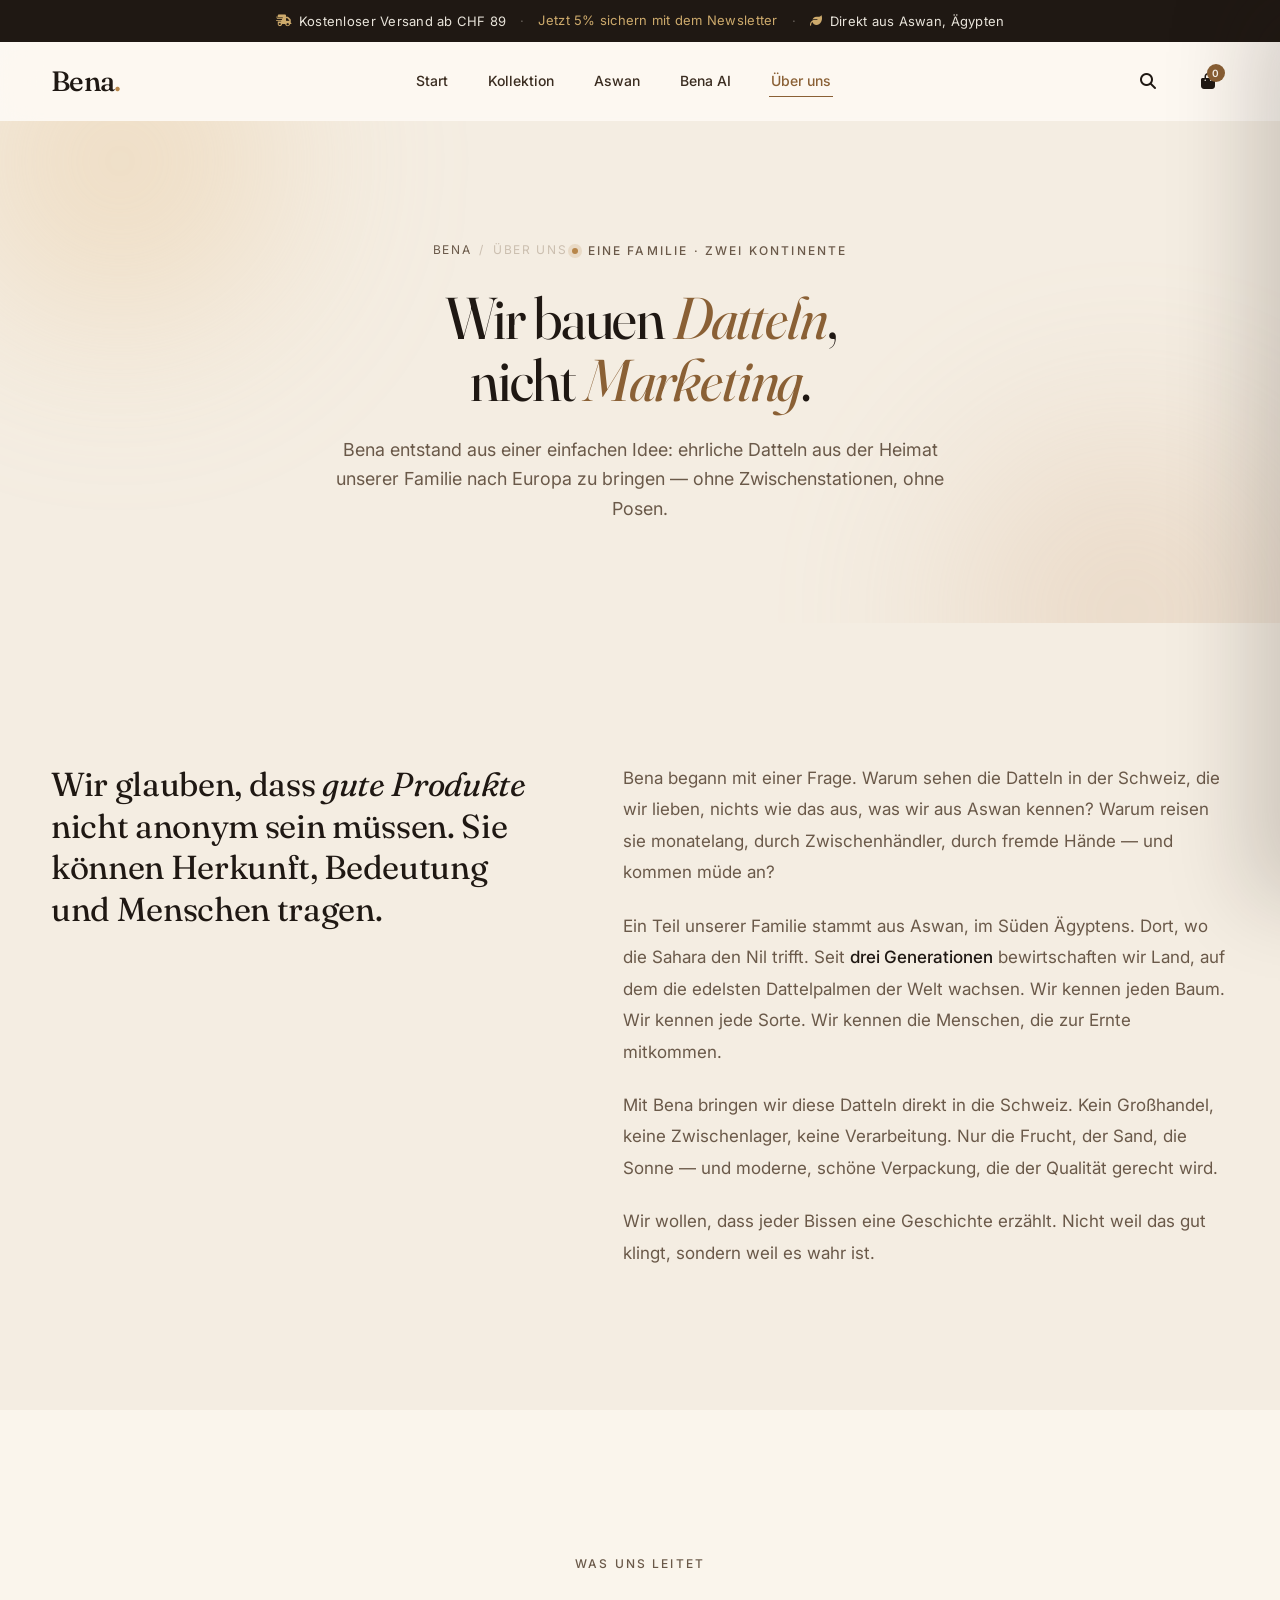
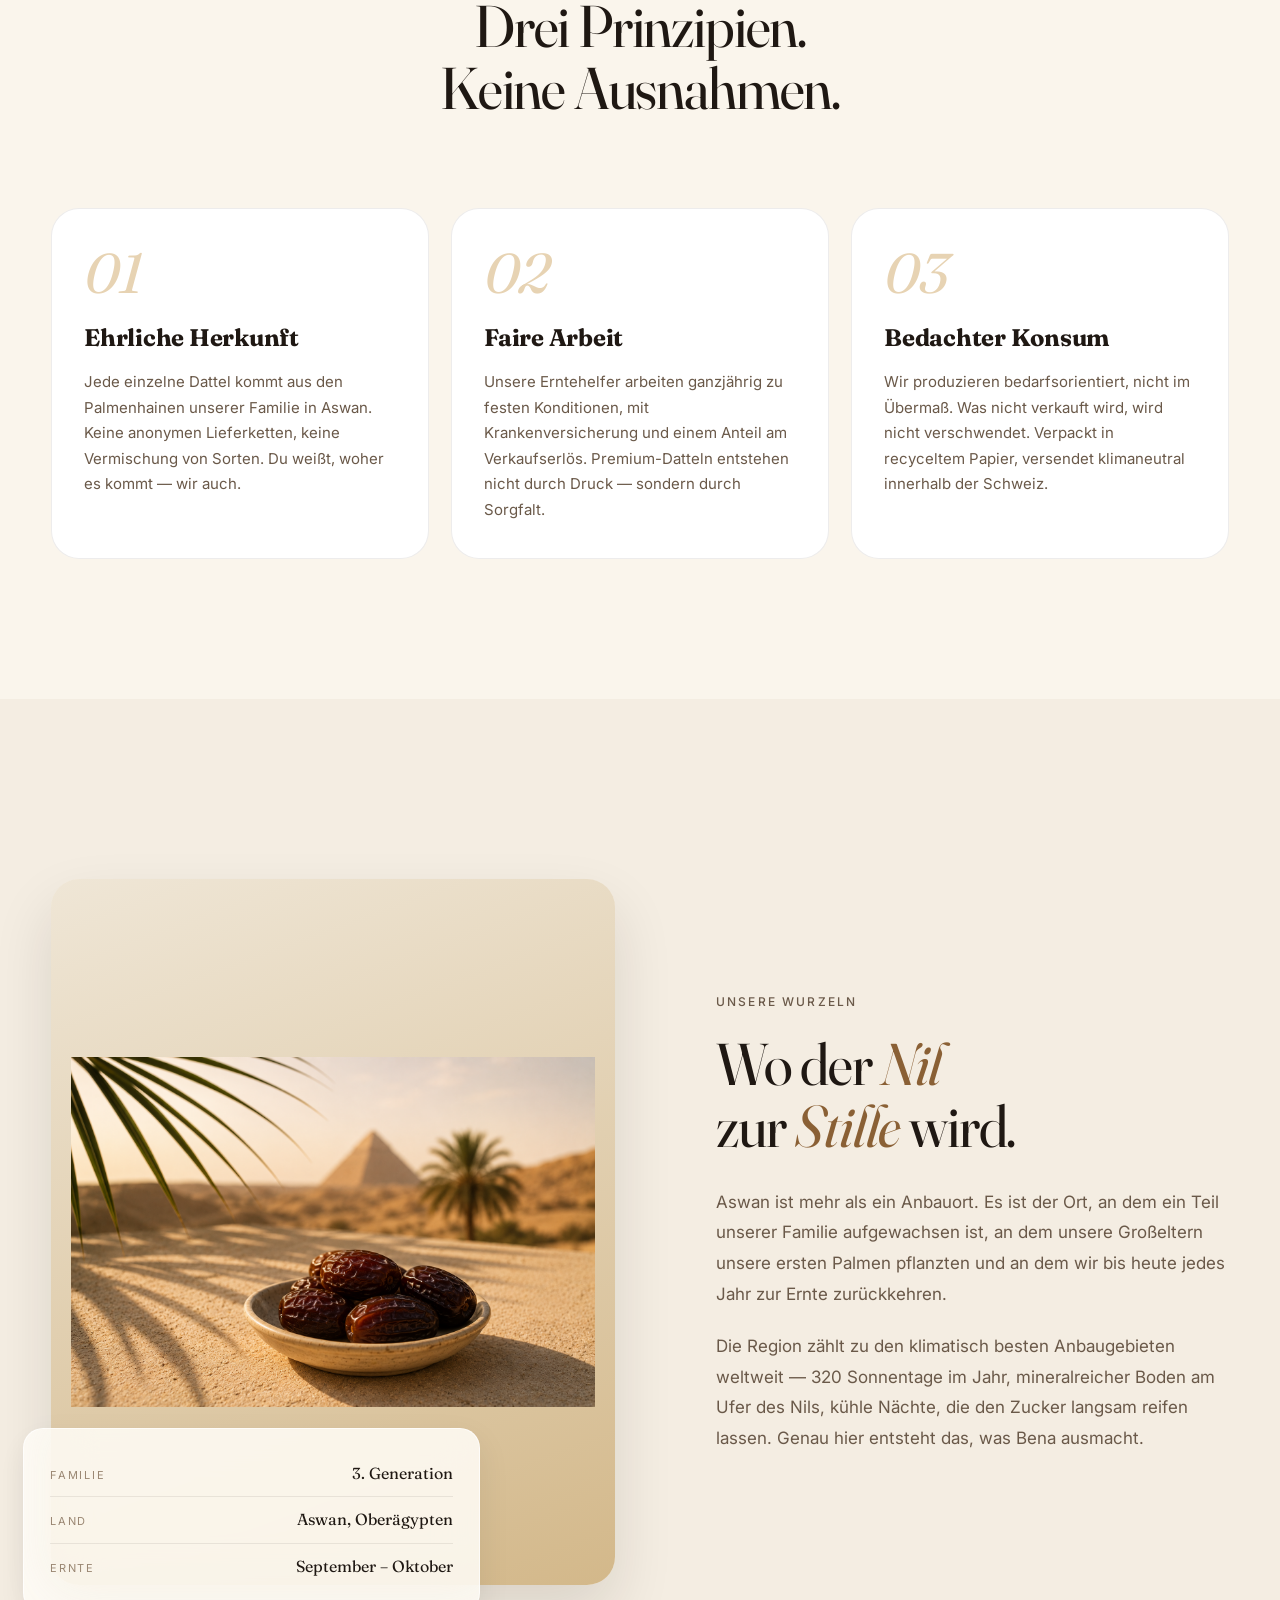
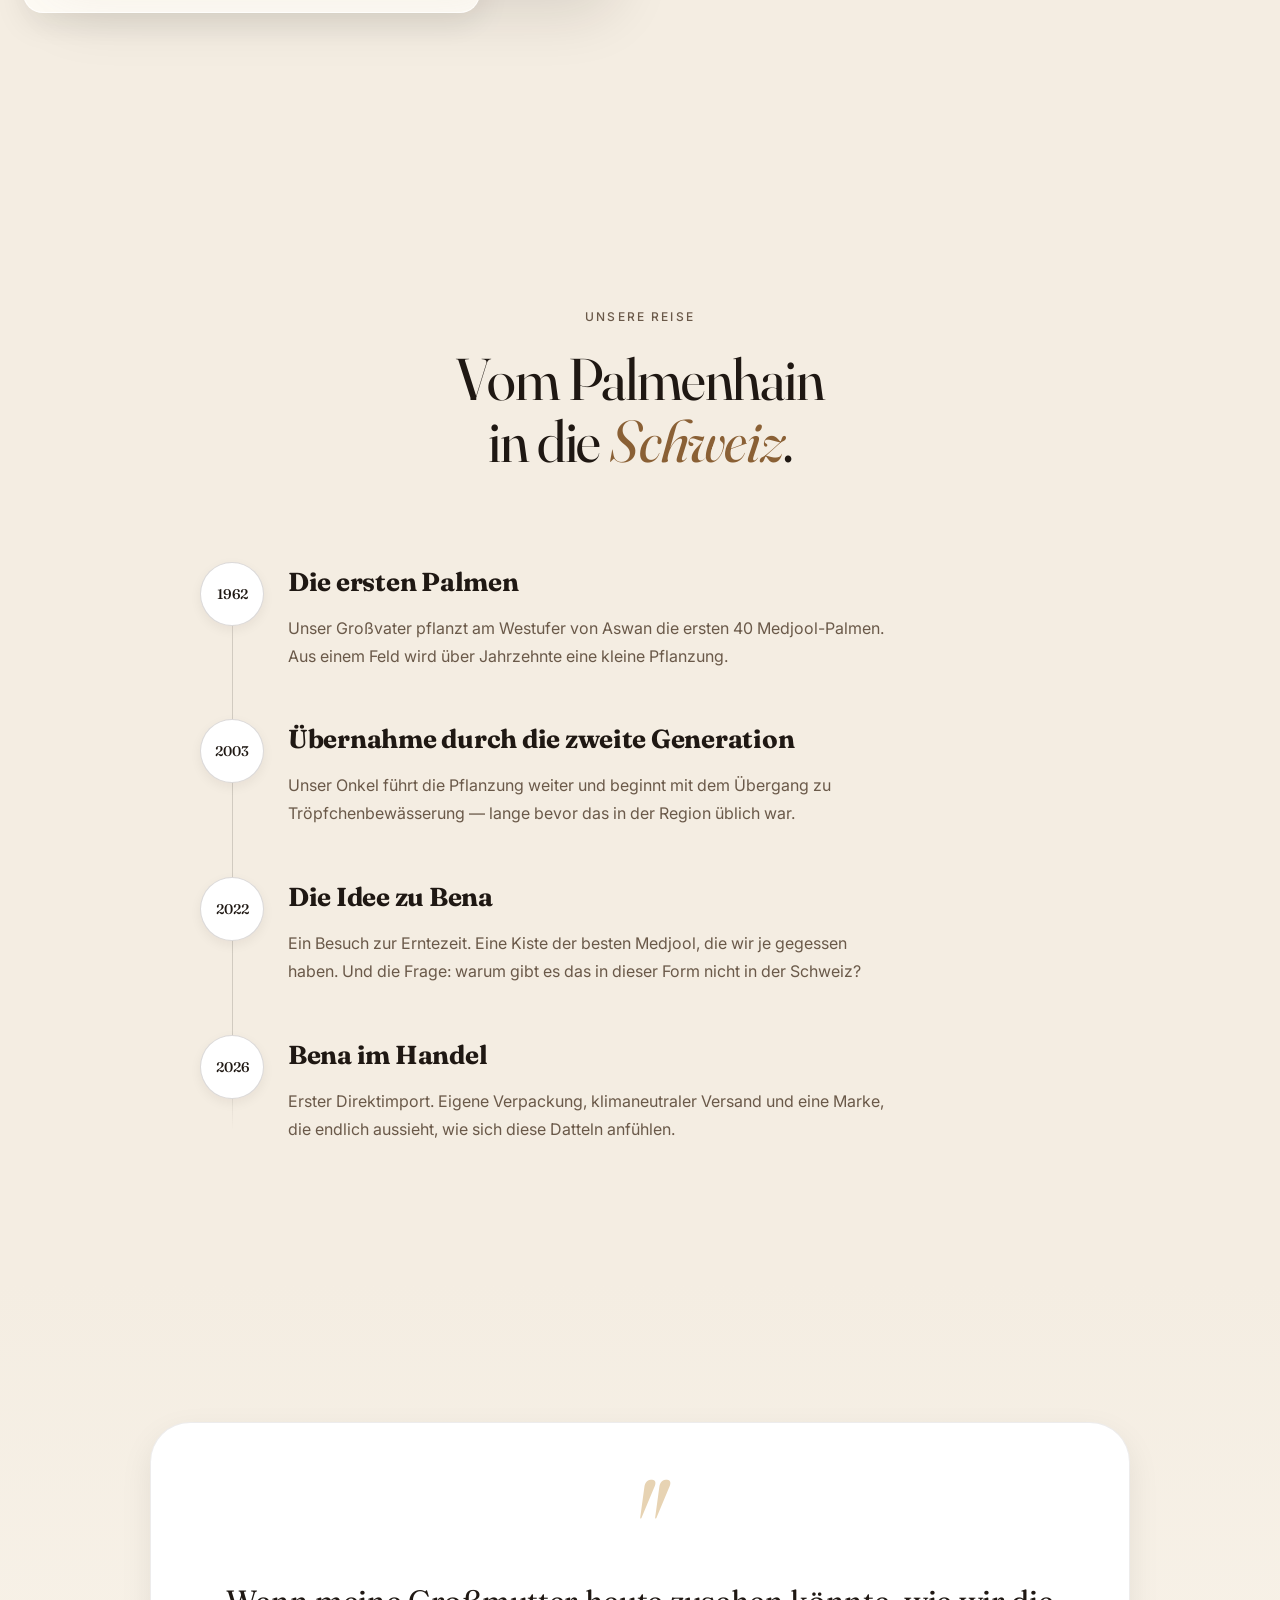
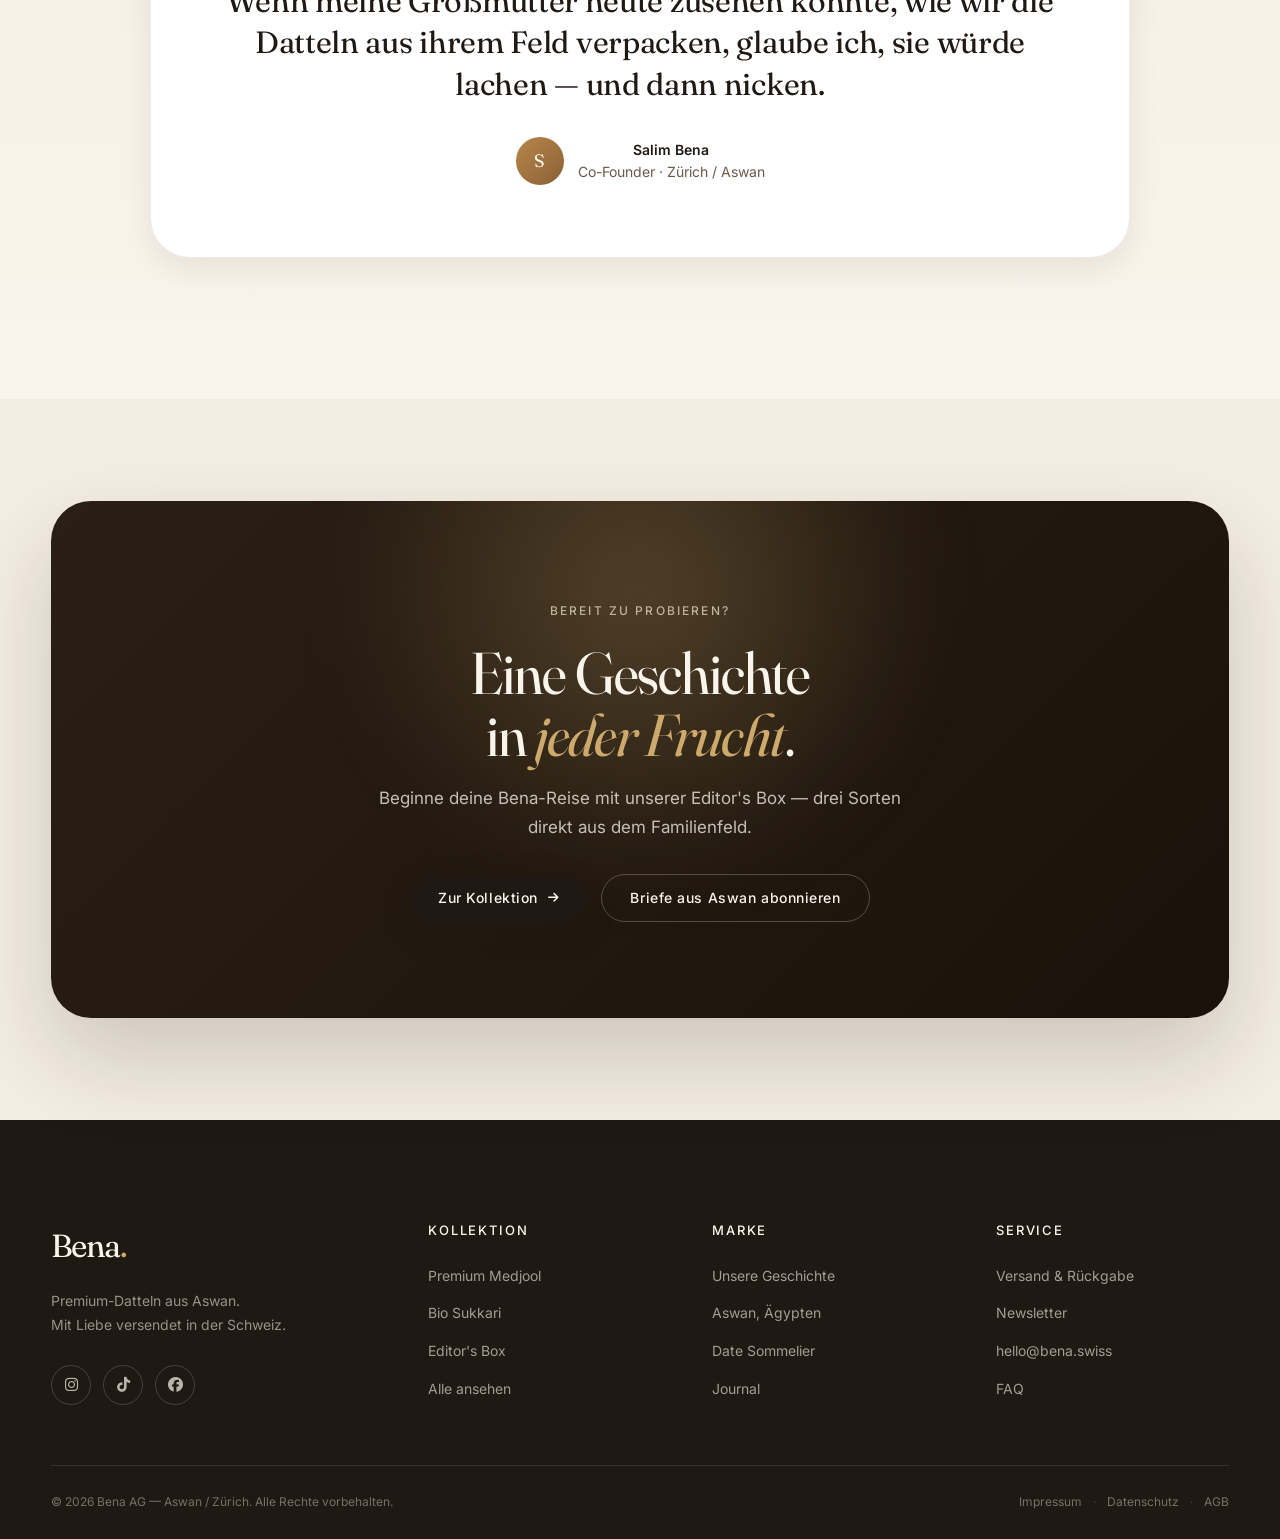
==== commit a0a0009f: "Update about.html" ====
--- a/about.html
+++ b/about.html
@@ -339,7 +339,7 @@
                 <ul>
                     <li><a href="about.html">Unsere Geschichte</a></li>
                     <li><a href="index.html#story">Aswan, Ägypten</a></li>
-                    <li><a href="index.html#ai-finder">Bena Intelligence</a></li>
+                    <li><a href="index.html#sommelier">Date Sommelier</a></li>
                     <li><a href="newsletter.html">Journal</a></li>
                 </ul>
             </div>
--- a/style.css
+++ b/style.css
@@ -2487,8 +2487,20 @@
     justify-content: center;
 }
 
-.page-hero h1 {
+.page-hero h1,
+.page-hero .display {
     margin-bottom: 24px;
+    color: var(--ink-1);
+}
+
+.page-hero .display em {
+    color: var(--accent-deep);
+}
+
+/* Above-the-fold: show immediately, no fade-in */
+.page-hero .reveal {
+    opacity: 1;
+    transform: none;
 }
 
 .page-hero__lede {
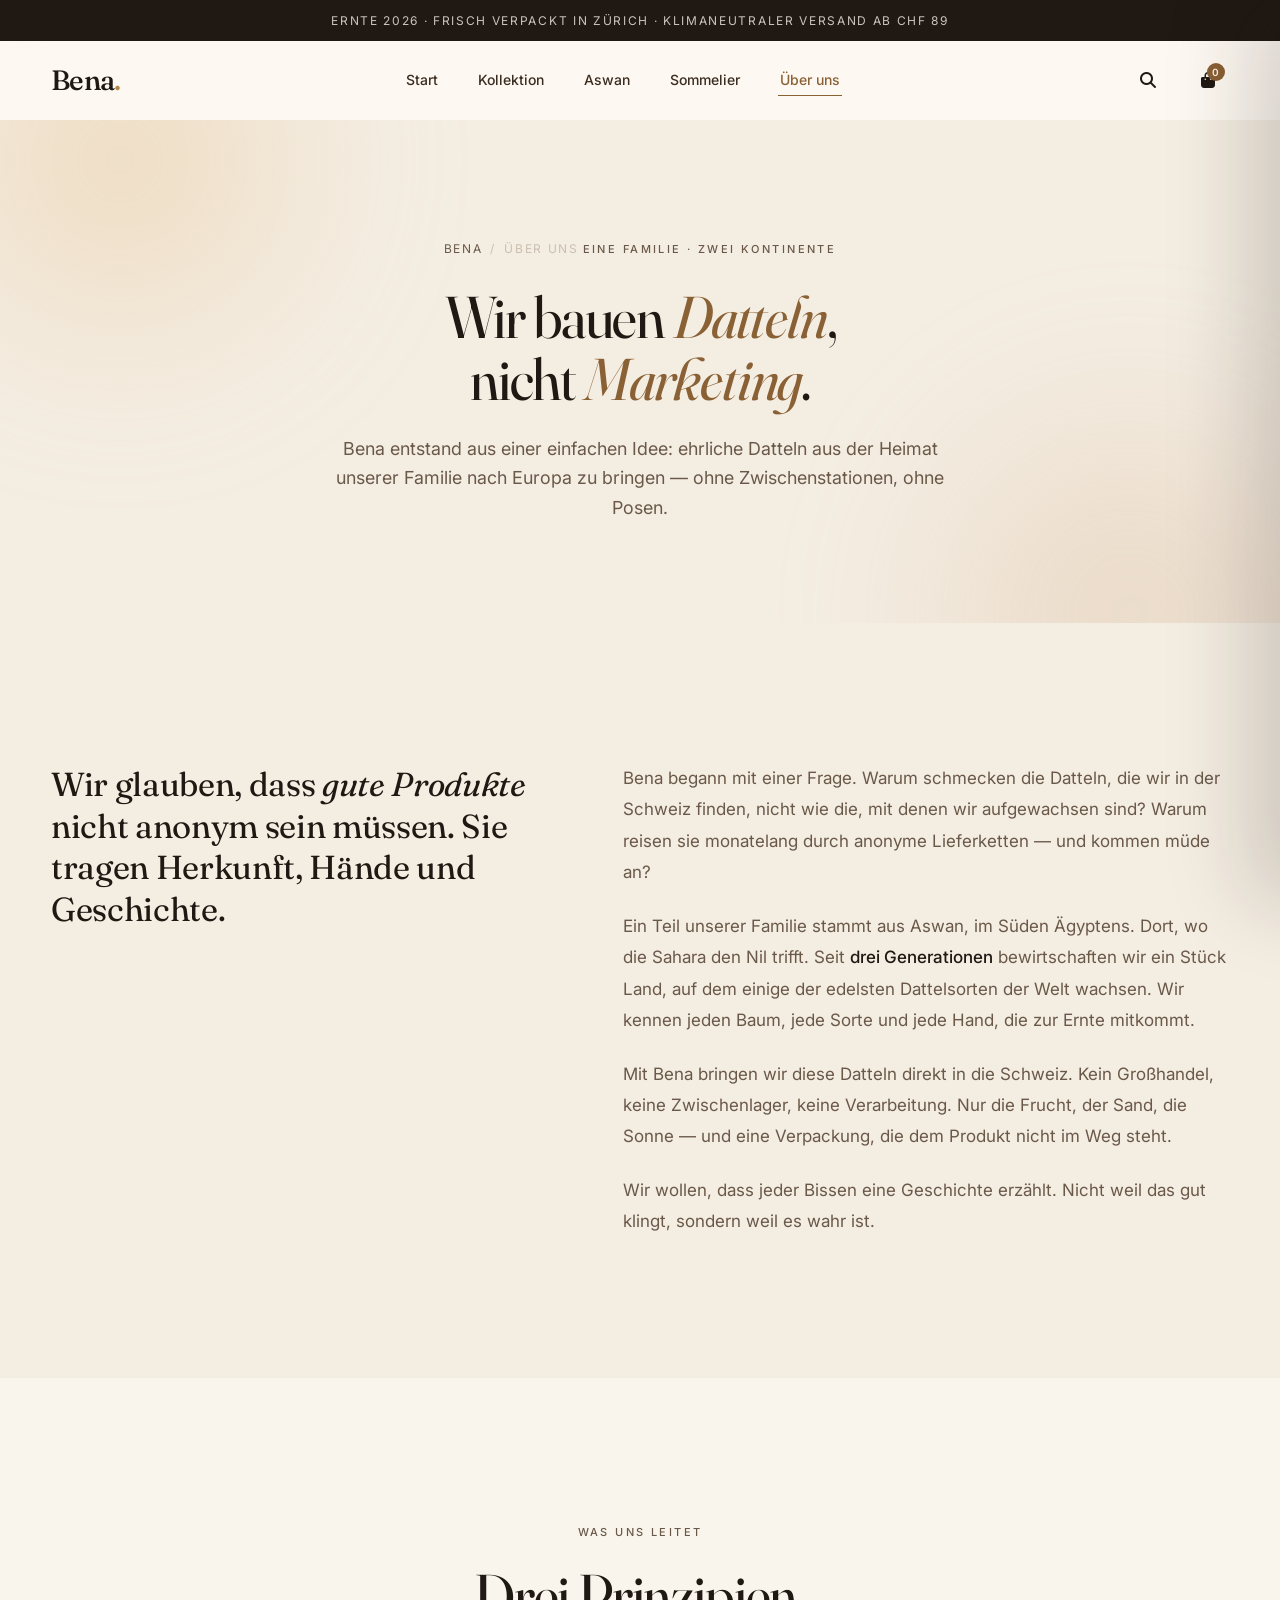
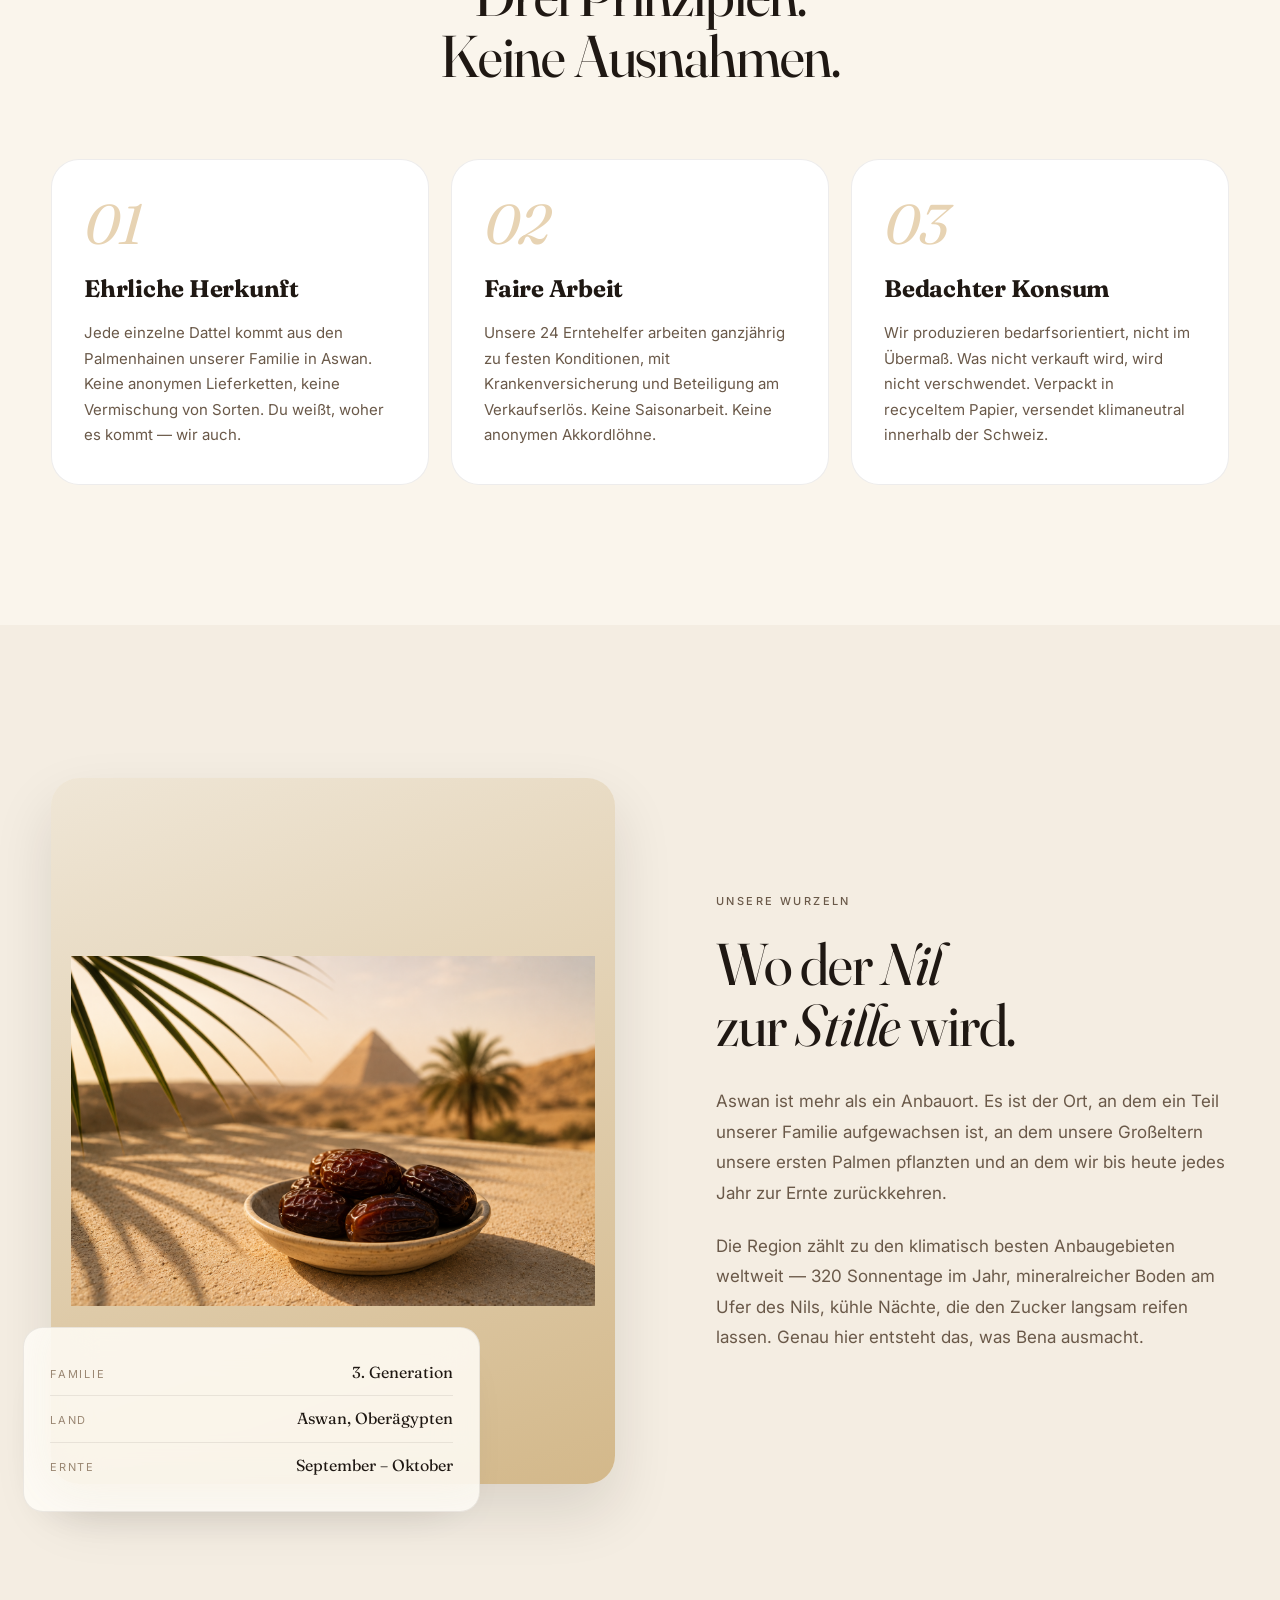
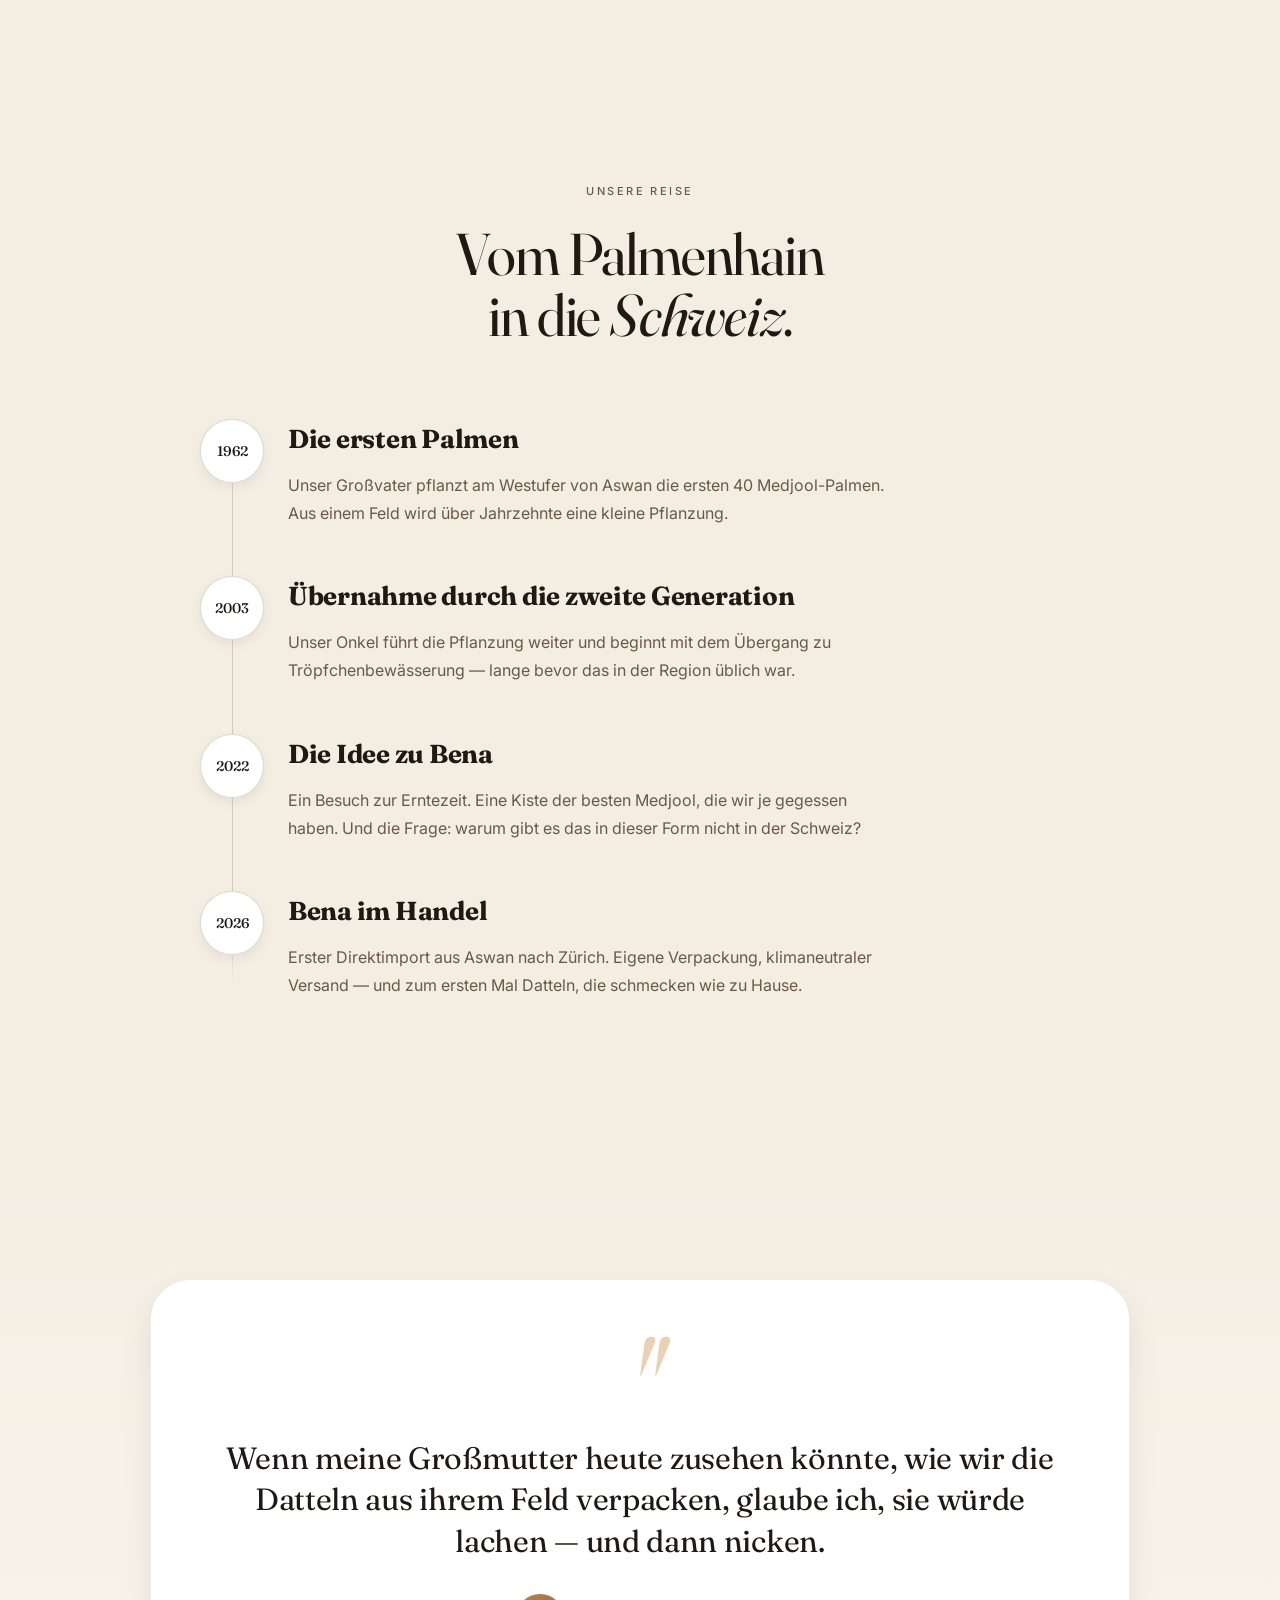
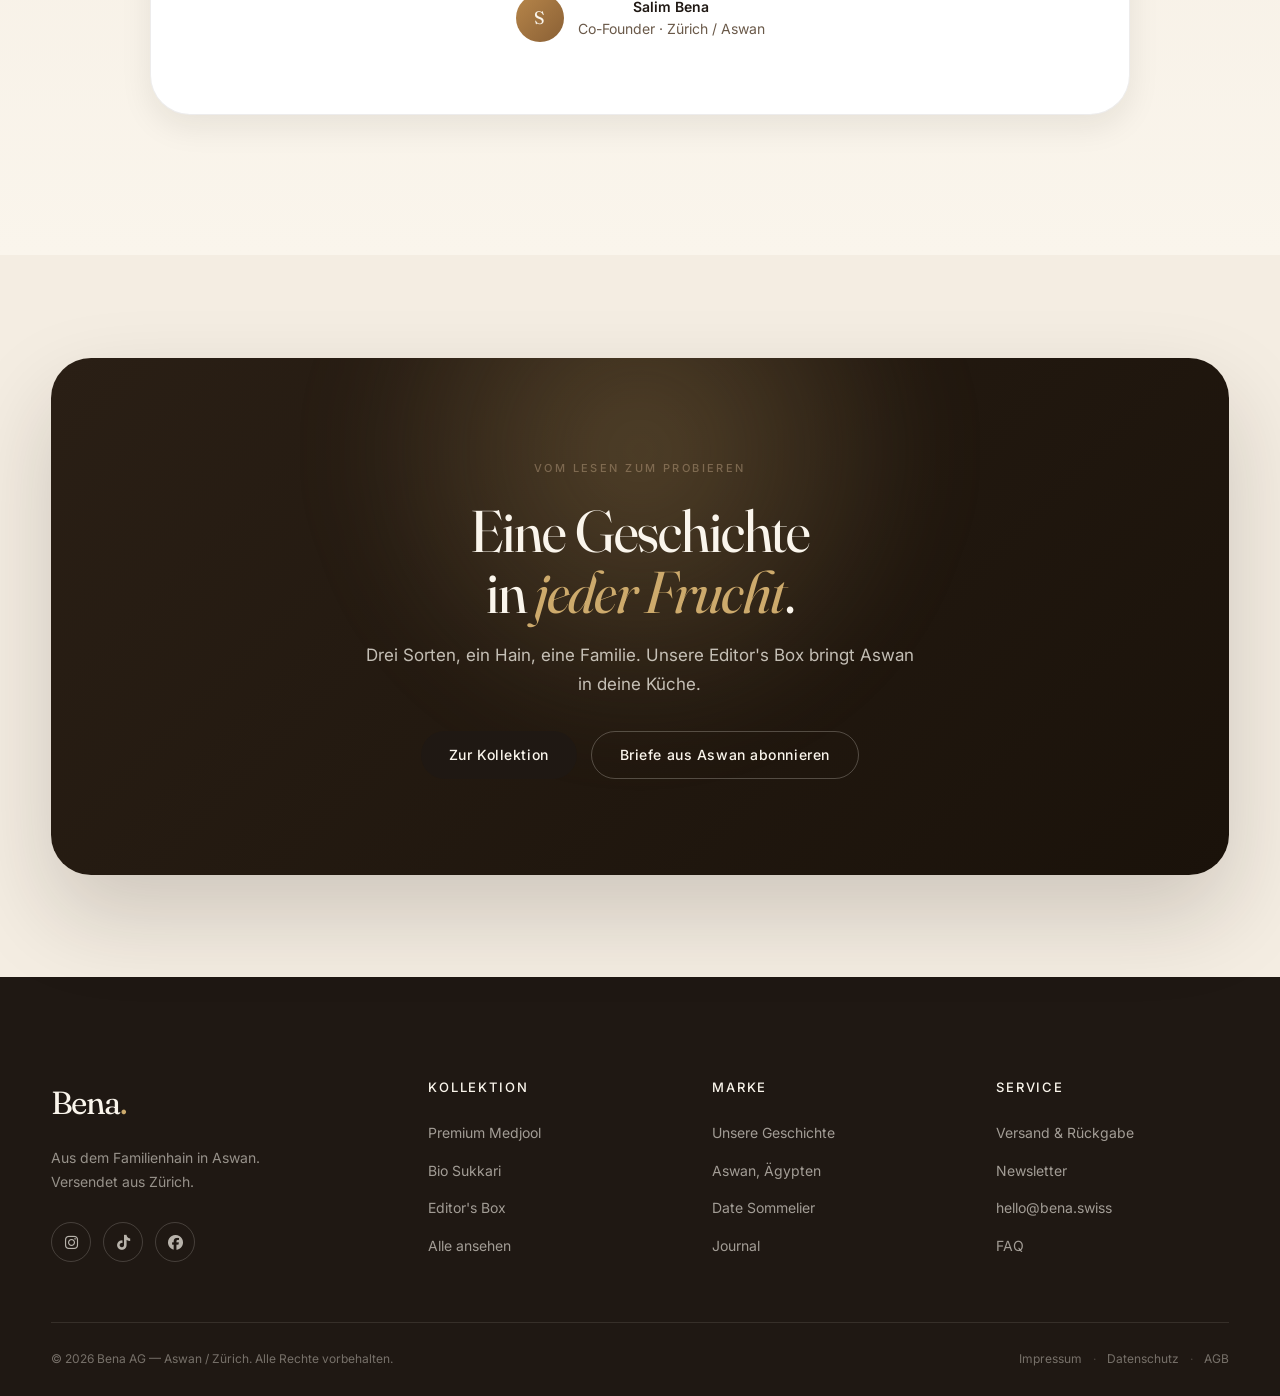
==== commit 1d39840f: "Update about.html" ====
--- a/about.html
+++ b/about.html
@@ -7,7 +7,7 @@
     <meta name="theme-color" content="#f6f1ea">
     <title>Über uns — Bena Premium Datteln aus Aswan</title>
     <meta name="description"
-        content="Die Geschichte hinter Bena. Eine Familie zwischen Aswan und der Schweiz, drei Generationen Dattelanbau und eine Marke, die Herkunft, Ethik und modernes Design verbindet.">
+        content="Die Geschichte hinter Bena. Drei Generationen Dattelanbau in Aswan — und warum wir die Frucht direkt in die Schweiz bringen.">
 
     <link rel="preconnect" href="https://fonts.googleapis.com">
     <link rel="preconnect" href="https://fonts.gstatic.com" crossorigin>
@@ -25,17 +25,7 @@
     <div class="announcement" role="region" aria-label="Ankündigung">
         <div class="announcement__inner">
             <span class="announcement__item">
-                <i class="fa-solid fa-truck-fast"></i>
-                Kostenloser Versand ab CHF 89
-            </span>
-            <span class="announcement__divider" aria-hidden="true">·</span>
-            <a class="announcement__item announcement__item--link" href="newsletter.html">
-                Jetzt 5% sichern mit dem Newsletter
-            </a>
-            <span class="announcement__divider" aria-hidden="true">·</span>
-            <span class="announcement__item">
-                <i class="fa-solid fa-leaf"></i>
-                Direkt aus Aswan, Ägypten
+                Ernte 2026 · Frisch verpackt in Zürich · Klimaneutraler Versand ab CHF 89
             </span>
         </div>
     </div>
@@ -78,30 +68,30 @@
             <div class="manifesto__inner">
                 <p class="manifesto__lede reveal">
                     Wir glauben, dass <em>gute Produkte</em>
-                    nicht anonym sein müssen. Sie können Herkunft,
-                    Bedeutung und Menschen tragen.
+                    nicht anonym sein müssen. Sie tragen Herkunft,
+                    Hände und Geschichte.
                 </p>
 
                 <div class="manifesto__body reveal" data-reveal-delay="120">
                     <p>
-                        Bena begann mit einer Frage. Warum sehen die Datteln in
-                        der Schweiz, die wir lieben, nichts wie das aus, was wir
-                        aus Aswan kennen? Warum reisen sie monatelang, durch
-                        Zwischenhändler, durch fremde Hände — und kommen müde an?
+                        Bena begann mit einer Frage. Warum schmecken die Datteln,
+                        die wir in der Schweiz finden, nicht wie die, mit denen
+                        wir aufgewachsen sind? Warum reisen sie monatelang durch
+                        anonyme Lieferketten — und kommen müde an?
                     </p>
                     <p>
                         Ein Teil unserer Familie stammt aus Aswan, im Süden
                         Ägyptens. Dort, wo die Sahara den Nil trifft. Seit
                         <strong>drei Generationen</strong> bewirtschaften wir
-                        Land, auf dem die edelsten Dattelpalmen der Welt
-                        wachsen. Wir kennen jeden Baum. Wir kennen jede Sorte.
-                        Wir kennen die Menschen, die zur Ernte mitkommen.
+                        ein Stück Land, auf dem einige der edelsten Dattelsorten
+                        der Welt wachsen. Wir kennen jeden Baum, jede Sorte und
+                        jede Hand, die zur Ernte mitkommt.
                     </p>
                     <p>
                         Mit Bena bringen wir diese Datteln direkt in die
                         Schweiz. Kein Großhandel, keine Zwischenlager, keine
                         Verarbeitung. Nur die Frucht, der Sand, die Sonne — und
-                        moderne, schöne Verpackung, die der Qualität gerecht wird.
+                        eine Verpackung, die dem Produkt nicht im Weg steht.
                     </p>
                     <p>
                         Wir wollen, dass jeder Bissen eine Geschichte erzählt.
@@ -137,10 +127,10 @@
                     <div class="value__num">02</div>
                     <h3>Faire Arbeit</h3>
                     <p>
-                        Unsere Erntehelfer arbeiten ganzjährig zu festen
-                        Konditionen, mit Krankenversicherung und einem Anteil
-                        am Verkaufserlös. Premium-Datteln entstehen nicht durch
-                        Druck — sondern durch Sorgfalt.
+                        Unsere 24 Erntehelfer arbeiten ganzjährig zu festen
+                        Konditionen, mit Krankenversicherung und Beteiligung
+                        am Verkaufserlös. Keine Saisonarbeit. Keine anonymen
+                        Akkordlöhne.
                     </p>
                 </article>
 
@@ -248,9 +238,9 @@
                     <span class="timeline__year">2026</span>
                     <h3>Bena im Handel</h3>
                     <p>
-                        Erster Direktimport. Eigene Verpackung, klimaneutraler
-                        Versand und eine Marke, die endlich aussieht, wie sich
-                        diese Datteln anfühlen.
+                        Erster Direktimport aus Aswan nach Zürich. Eigene
+                        Verpackung, klimaneutraler Versand — und zum ersten Mal
+                        Datteln, die schmecken wie zu Hause.
                     </p>
                 </div>
             </div>
@@ -278,14 +268,14 @@
         <!-- CTA -->
         <section class="cta-card">
             <div class="cta-card__inner reveal">
-                <span class="eyebrow eyebrow--light">Bereit zu probieren?</span>
+                <span class="eyebrow eyebrow--light">Vom Lesen zum Probieren</span>
                 <h2 class="display display--sm">
                     Eine Geschichte<br>
                     in <em>jeder Frucht</em>.
                 </h2>
                 <p>
-                    Beginne deine Bena-Reise mit unserer Editor's Box —
-                    drei Sorten direkt aus dem Familienfeld.
+                    Drei Sorten, ein Hain, eine Familie. Unsere Editor's Box
+                    bringt Aswan in deine Küche.
                 </p>
                 <div class="cta-card__actions">
                     <a href="index.html#products" class="btn btn--primary">
@@ -307,8 +297,8 @@
             <div class="footer__brand">
                 <a href="index.html" class="footer__logo">Bena<span>.</span></a>
                 <p>
-                    Premium-Datteln aus Aswan.<br>
-                    Mit Liebe versendet in der Schweiz.
+                    Aus dem Familienhain in Aswan.<br>
+                    Versendet aus Zürich.
                 </p>
                 <div class="footer__socials">
                     <a href="https://instagram.com/bena.swiss" target="_blank" rel="noopener noreferrer"
--- a/style.css
+++ b/style.css
@@ -4123,3 +4123,584 @@
     font-size: 14px;
     line-height: 1.7;
 }
+
+/* =========================================================================
+   28. REFINEMENT LAYER  (calmer, less AI-startup, more luxury ecommerce)
+   This block intentionally overrides earlier rules.
+   ========================================================================= */
+
+/* ---- Announcement bar : single calm message ---------------------------- */
+.announcement {
+    background: var(--ink-1);
+    color: rgba(250, 245, 236, 0.78);
+    font-size: 12px;
+    letter-spacing: 0.08em;
+}
+
+.announcement__inner {
+    padding: 11px var(--gutter);
+    gap: 10px;
+}
+
+.announcement__item {
+    text-transform: uppercase;
+    letter-spacing: 0.14em;
+}
+
+.announcement__item i { display: none; }
+
+/* ---- Section rhythm : more whitespace, calmer scale -------------------- */
+:root {
+    --section-y: clamp(96px, 12vw, 160px);
+}
+
+.showcase,
+.story,
+.sustain,
+.sommelier,
+.reviews,
+.newsletter {
+    padding-top: var(--section-y);
+    padding-bottom: var(--section-y);
+}
+
+.section-head {
+    margin-bottom: clamp(48px, 6vw, 72px);
+}
+
+.section-head--center {
+    text-align: center;
+    margin-left: auto;
+    margin-right: auto;
+    max-width: 640px;
+}
+
+.section-head--center .eyebrow {
+    justify-content: center;
+}
+
+/* ---- Eyebrow : less dot, more typographic ------------------------------- */
+.eyebrow {
+    color: var(--ink-3);
+    letter-spacing: 0.22em;
+    font-weight: 500;
+    font-size: 11px;
+}
+
+.eyebrow__dot { display: none; }
+
+/* ---- Display type : refined italic accent ------------------------------ */
+.display em {
+    font-style: italic;
+    color: var(--ink-1);
+    position: relative;
+}
+
+/* ---- Buttons : quieter, more confident --------------------------------- */
+.btn {
+    transition: background var(--t-med) var(--ease-out),
+        color var(--t-med) var(--ease-out),
+        border-color var(--t-med) var(--ease-out);
+}
+
+.btn--primary {
+    box-shadow: none;
+}
+
+.btn--primary:hover {
+    background: var(--accent-deep);
+    transform: none;
+    box-shadow: none;
+}
+
+.btn--ghost:hover {
+    transform: none;
+}
+
+.btn i { display: none; }
+
+/* ---- Reveal : subtler ---------------------------------------------------- */
+.reveal {
+    transform: translateY(16px);
+    transition:
+        opacity 700ms var(--ease-out),
+        transform 700ms var(--ease-out);
+}
+
+/* ---- HERO : quieter background, no chips, calmer card ------------------ */
+.hero {
+    padding-top: clamp(48px, 7vw, 96px);
+    padding-bottom: var(--section-y);
+}
+
+.hero__orb {
+    opacity: 0.32;
+    filter: blur(110px);
+    animation: none !important;
+}
+
+.hero__orb--1 {
+    width: 480px;
+    height: 480px;
+    top: -160px;
+    left: -160px;
+}
+
+.hero__orb--2 {
+    width: 520px;
+    height: 520px;
+    bottom: -260px;
+    right: -180px;
+    opacity: 0.22;
+}
+
+.hero__grain { display: none; }
+
+.hero__inner {
+    gap: clamp(48px, 8vw, 110px);
+    align-items: center;
+}
+
+.hero__copy h1 {
+    margin-bottom: 32px;
+}
+
+.hero__copy .lede {
+    max-width: 46ch;
+    margin-bottom: 44px;
+}
+
+.hero__ctas {
+    margin-bottom: 0;
+}
+
+.hero__note {
+    margin-top: 28px;
+    font-size: 12px;
+    color: var(--ink-4);
+    letter-spacing: 0.16em;
+    text-transform: uppercase;
+}
+
+.hero__meta { display: none; }
+
+.hero__marquee { display: none; }
+
+.hero__card {
+    border-radius: var(--r-xl);
+    box-shadow: 0 30px 60px -30px rgba(31, 24, 19, 0.18);
+    transform: none !important;
+}
+
+.hero__card-glow,
+.hero__chip { display: none; }
+
+/* ---- Product cards : calmer, drop the shine + tag clutter --------------- */
+.product__shine { display: none; }
+
+.product__cta { display: none; }
+
+.product:hover {
+    transform: none;
+}
+
+.product__media {
+    background: linear-gradient(170deg, #f3ead9 0%, #ece0c9 100%);
+}
+
+.product__tag {
+    background: rgba(31, 24, 19, 0.82);
+    color: var(--bg-elevated);
+    box-shadow: none;
+    text-transform: uppercase;
+    letter-spacing: 0.14em;
+    font-size: 10px;
+    font-weight: 500;
+    padding: 6px 12px;
+}
+
+.product__tag--gold,
+.product__tag--organic {
+    background: rgba(31, 24, 19, 0.82);
+    color: var(--bg-elevated);
+}
+
+.product__body {
+    padding-top: 24px;
+}
+
+.product__head {
+    margin-bottom: 10px;
+}
+
+.product__head h3 {
+    font-family: var(--f-display);
+    font-weight: 400;
+    letter-spacing: -0.01em;
+    font-size: 22px;
+}
+
+.product__price {
+    font-family: var(--f-display);
+    font-weight: 400;
+    font-size: 18px;
+    color: var(--ink-2);
+}
+
+.product__attrs {
+    margin-top: 14px;
+    font-size: 12px;
+    color: var(--ink-4);
+    letter-spacing: 0.12em;
+    text-transform: uppercase;
+}
+
+.product__attrs .product__dot { display: none; }
+
+.product__link:hover .product__media img {
+    transform: scale(1.03);
+}
+
+/* ---- Story : softer plate --------------------------------------------- */
+.story__plate {
+    box-shadow: 0 20px 50px -30px rgba(31, 24, 19, 0.18);
+    border: 1px solid var(--line);
+}
+
+/* ---- SUSTAIN : numerals instead of icon-backgrounds ------------------- */
+.sustain__grid {
+    grid-template-columns: repeat(3, 1fr) !important;
+    gap: 22px;
+}
+
+@media (max-width: 860px) {
+    .sustain__grid {
+        grid-template-columns: 1fr !important;
+    }
+}
+
+.sustain__card {
+    padding: 40px 36px;
+    background: var(--surface);
+    border: 1px solid var(--line);
+    box-shadow: none;
+}
+
+.sustain__card:hover {
+    transform: none;
+    box-shadow: 0 20px 50px -30px rgba(31, 24, 19, 0.16);
+}
+
+.sustain__icon { display: none; }
+
+.sustain__num {
+    font-family: var(--f-display);
+    font-style: italic;
+    font-size: 22px;
+    color: var(--ink-4);
+    margin-bottom: 28px;
+    letter-spacing: 0.02em;
+}
+
+.sustain__card h3 {
+    font-family: var(--f-display);
+    font-weight: 400;
+    font-size: 22px;
+    color: var(--ink-1);
+    letter-spacing: -0.01em;
+    margin-bottom: 12px;
+}
+
+.sustain__card p {
+    color: var(--ink-3);
+    font-size: 15px;
+    line-height: 1.7;
+}
+
+.sustain__card p strong {
+    color: var(--ink-1);
+    font-weight: 500;
+}
+
+/* ---- SOMMELIER (replaces ai-finder visuals) --------------------------- */
+.sommelier {
+    background: var(--bg-elevated);
+}
+
+.sommelier__inner {
+    max-width: 780px;
+    margin: 0 auto;
+}
+
+.sommelier__panel {
+    margin-top: clamp(40px, 5vw, 56px);
+    background: var(--surface);
+    border: 1px solid var(--line);
+    border-radius: var(--r-xl);
+    padding: clamp(28px, 4vw, 44px);
+    box-shadow: 0 30px 60px -40px rgba(31, 24, 19, 0.15);
+}
+
+.sommelier__field {
+    position: relative;
+    display: flex;
+    align-items: center;
+    border-bottom: 1px solid var(--line-strong);
+    padding-bottom: 6px;
+    transition: border-color var(--t-med) var(--ease-out);
+}
+
+.sommelier__field:focus-within {
+    border-color: var(--ink-1);
+}
+
+.sommelier__field input {
+    flex: 1;
+    background: transparent;
+    border: none;
+    outline: none;
+    padding: 16px 8px 16px 0;
+    font-family: var(--f-display);
+    font-size: clamp(18px, 2vw, 22px);
+    color: var(--ink-1);
+    font-weight: 400;
+    letter-spacing: -0.005em;
+}
+
+.sommelier__field input::placeholder {
+    color: var(--ink-4);
+    font-style: italic;
+}
+
+.sommelier__submit {
+    width: 44px;
+    height: 44px;
+    border-radius: 50%;
+    background: var(--ink-1);
+    color: var(--bg-elevated);
+    display: inline-flex;
+    align-items: center;
+    justify-content: center;
+    transition: background var(--t-med) var(--ease-out);
+    flex-shrink: 0;
+}
+
+.sommelier__submit:hover {
+    background: var(--accent-deep);
+}
+
+.sommelier__chips {
+    display: flex;
+    flex-wrap: wrap;
+    gap: 8px;
+    margin-top: 24px;
+}
+
+.sommelier__chips button {
+    padding: 8px 16px;
+    border: 1px solid var(--line);
+    background: transparent;
+    border-radius: var(--r-pill);
+    font-size: 13px;
+    color: var(--ink-3);
+    cursor: pointer;
+    transition:
+        background var(--t-med) var(--ease-out),
+        color var(--t-med) var(--ease-out),
+        border-color var(--t-med) var(--ease-out);
+}
+
+.sommelier__chips button:hover {
+    color: var(--ink-1);
+    border-color: var(--ink-2);
+    background: var(--bg-base);
+}
+
+.sommelier__status {
+    margin-top: 28px;
+    font-size: 13px;
+    color: var(--ink-4);
+    min-height: 1.4em;
+    letter-spacing: 0.04em;
+}
+
+.sommelier__result {
+    margin-top: 8px;
+    opacity: 0;
+    transform: translateY(8px);
+    transition:
+        opacity 500ms var(--ease-out),
+        transform 500ms var(--ease-out);
+}
+
+.sommelier__result.is-visible {
+    opacity: 1;
+    transform: none;
+}
+
+.rec {
+    padding-top: 28px;
+    border-top: 1px solid var(--line);
+}
+
+.rec__label {
+    font-size: 11px;
+    letter-spacing: 0.22em;
+    text-transform: uppercase;
+    color: var(--ink-4);
+    margin-bottom: 14px;
+}
+
+.rec__title {
+    font-family: var(--f-display);
+    font-weight: 400;
+    font-size: clamp(28px, 3vw, 36px);
+    color: var(--ink-1);
+    letter-spacing: -0.01em;
+    line-height: 1.1;
+    margin-bottom: 14px;
+}
+
+.rec__desc {
+    color: var(--ink-3);
+    font-size: 16px;
+    line-height: 1.7;
+    margin-bottom: 24px;
+    max-width: 56ch;
+}
+
+.rec__desc strong {
+    color: var(--ink-1);
+    font-weight: 500;
+}
+
+.rec__foot {
+    display: flex;
+    align-items: center;
+    justify-content: space-between;
+    gap: 16px;
+    flex-wrap: wrap;
+}
+
+.rec__price {
+    font-family: var(--f-display);
+    font-size: 22px;
+    color: var(--ink-1);
+}
+
+.rec__link {
+    display: inline-flex;
+    align-items: center;
+    gap: 10px;
+    color: var(--ink-1);
+    border-bottom: 1px solid var(--ink-1);
+    padding-bottom: 4px;
+    font-size: 13px;
+    letter-spacing: 0.16em;
+    text-transform: uppercase;
+    font-weight: 500;
+    transition: gap var(--t-med) var(--ease-out);
+}
+
+.rec__link:hover {
+    gap: 14px;
+}
+
+.rec__link i {
+    font-size: 11px;
+}
+
+/* ---- REVIEWS : simpler, no avatars, lighter cards ---------------------- */
+.reviews {
+    background: var(--bg-base);
+}
+
+.reviews__grid {
+    display: grid;
+    grid-template-columns: repeat(3, 1fr);
+    gap: 24px;
+    max-width: var(--max);
+    margin: 0 auto;
+}
+
+@media (max-width: 860px) {
+    .reviews__grid {
+        grid-template-columns: 1fr;
+    }
+}
+
+.review {
+    background: transparent;
+    border: 1px solid var(--line);
+    border-radius: var(--r-lg);
+    padding: 36px 32px;
+    box-shadow: none;
+    display: flex;
+    flex-direction: column;
+    gap: 24px;
+}
+
+.review:hover {
+    transform: none;
+    box-shadow: none;
+    background: var(--surface);
+}
+
+.review__stars { display: none; }
+
+.review__rating { display: none; }
+
+.review blockquote {
+    font-family: var(--f-display);
+    font-size: 20px;
+    line-height: 1.45;
+    color: var(--ink-1);
+    font-weight: 400;
+    letter-spacing: -0.005em;
+    font-style: normal;
+    margin: 0;
+}
+
+.review figcaption {
+    display: flex;
+    flex-direction: column;
+    gap: 2px;
+    margin-top: auto;
+    font-size: 13px;
+}
+
+.review__avatar { display: none; }
+
+.review figcaption strong {
+    color: var(--ink-1);
+    font-weight: 500;
+    font-family: var(--f-body);
+}
+
+.review figcaption small {
+    color: var(--ink-4);
+    font-size: 12px;
+    letter-spacing: 0.04em;
+}
+
+/* ---- NEWSLETTER : strip the orb, calmer card --------------------------- */
+.newsletter__orb { display: none; }
+
+.newsletter__card {
+    box-shadow: 0 40px 80px -50px rgba(31, 24, 19, 0.4);
+}
+
+.newsletter__form .btn:hover {
+    transform: none;
+}
+
+/* ---- FOOTER : tighter ------------------------------------------------- */
+.footer {
+    padding-top: clamp(60px, 8vw, 100px);
+}
+
+/* ---- Reduced motion override stays as-is -------------------------------- */
+@media (prefers-reduced-motion: reduce) {
+    .hero__orb { display: none; }
+}
+
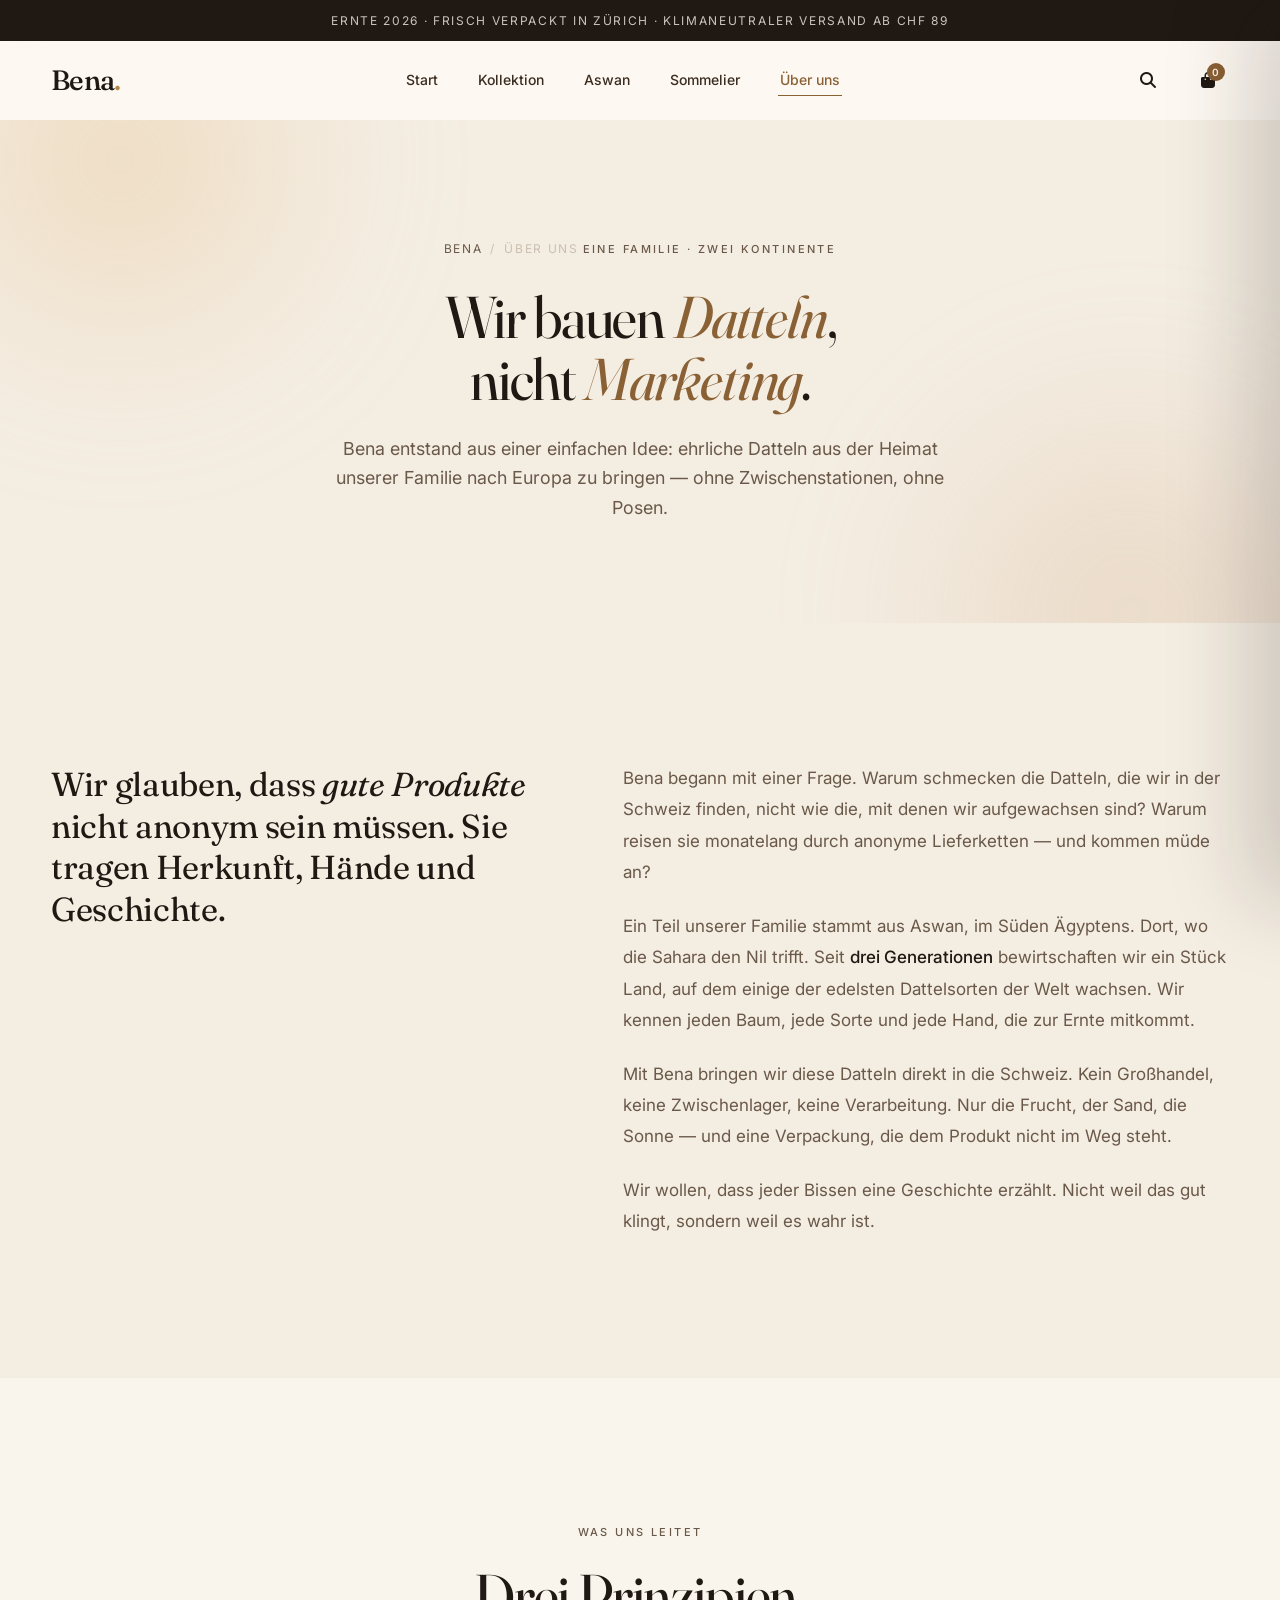
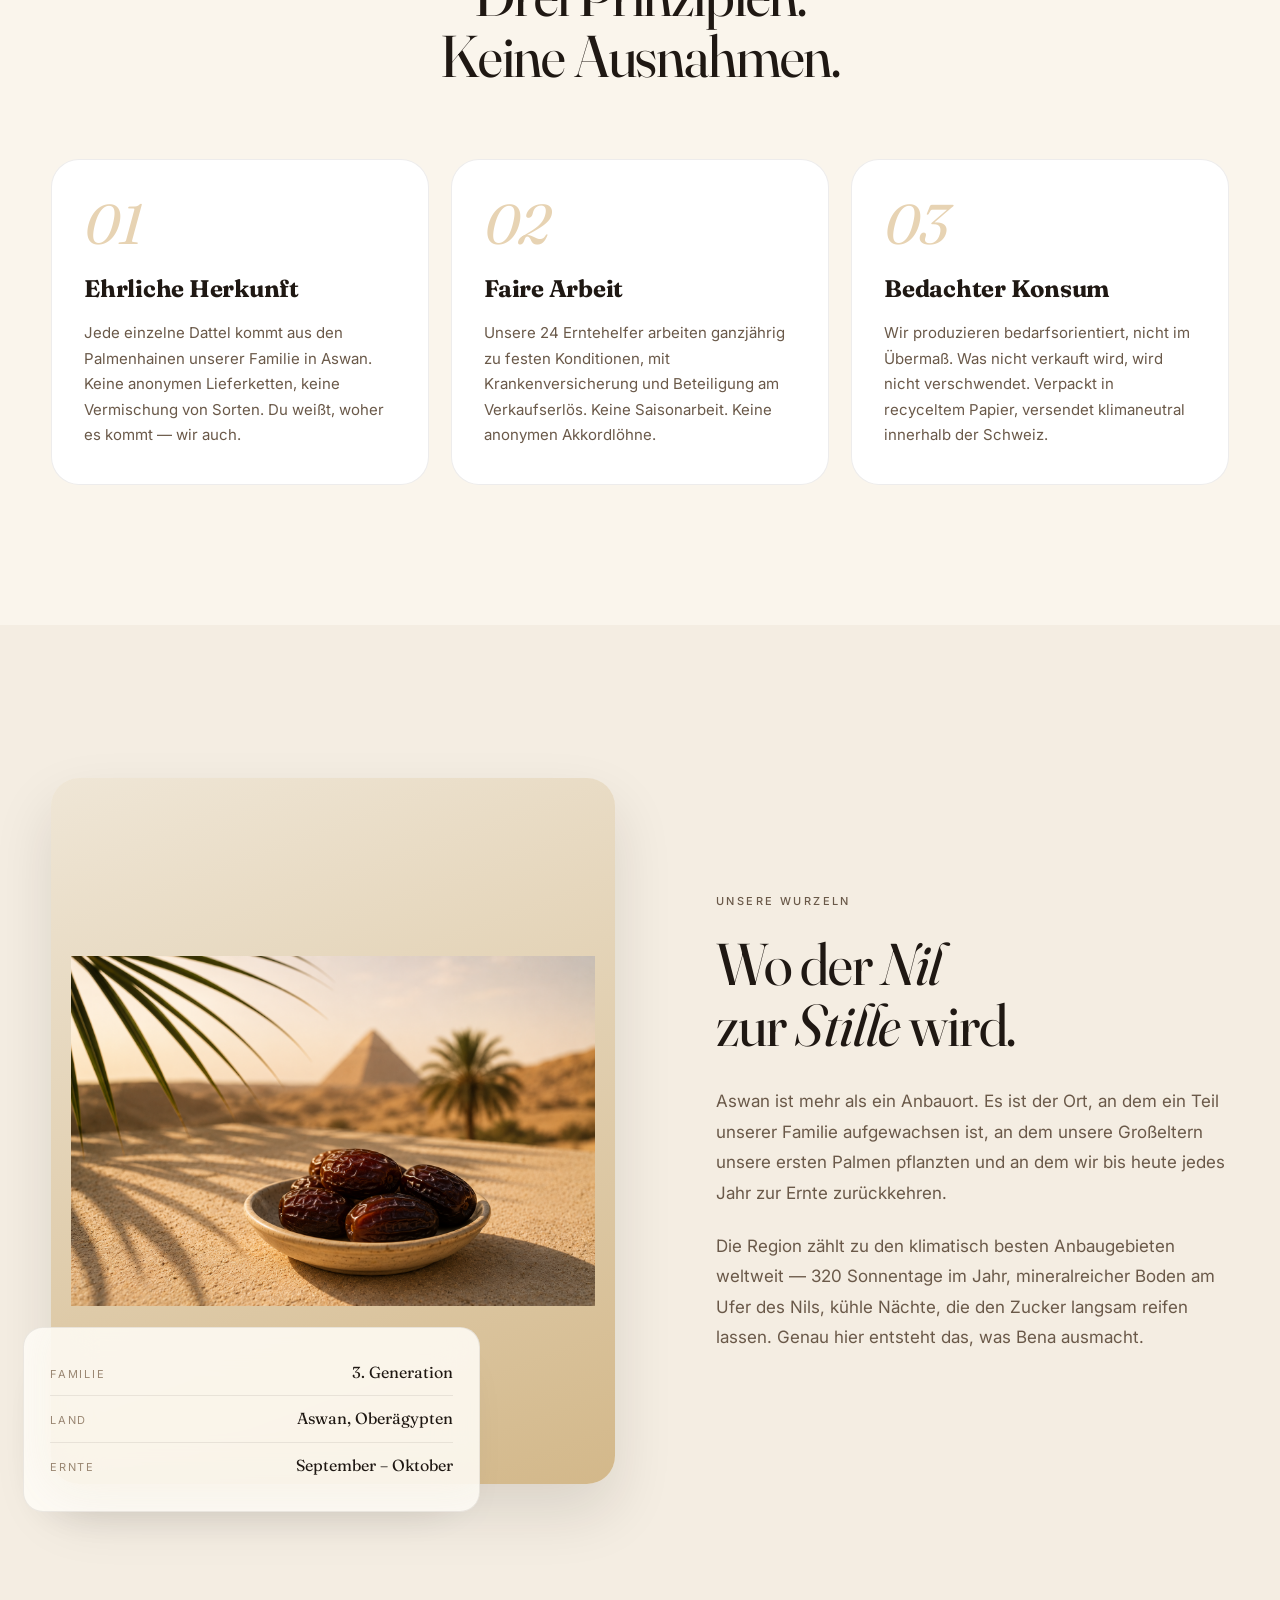
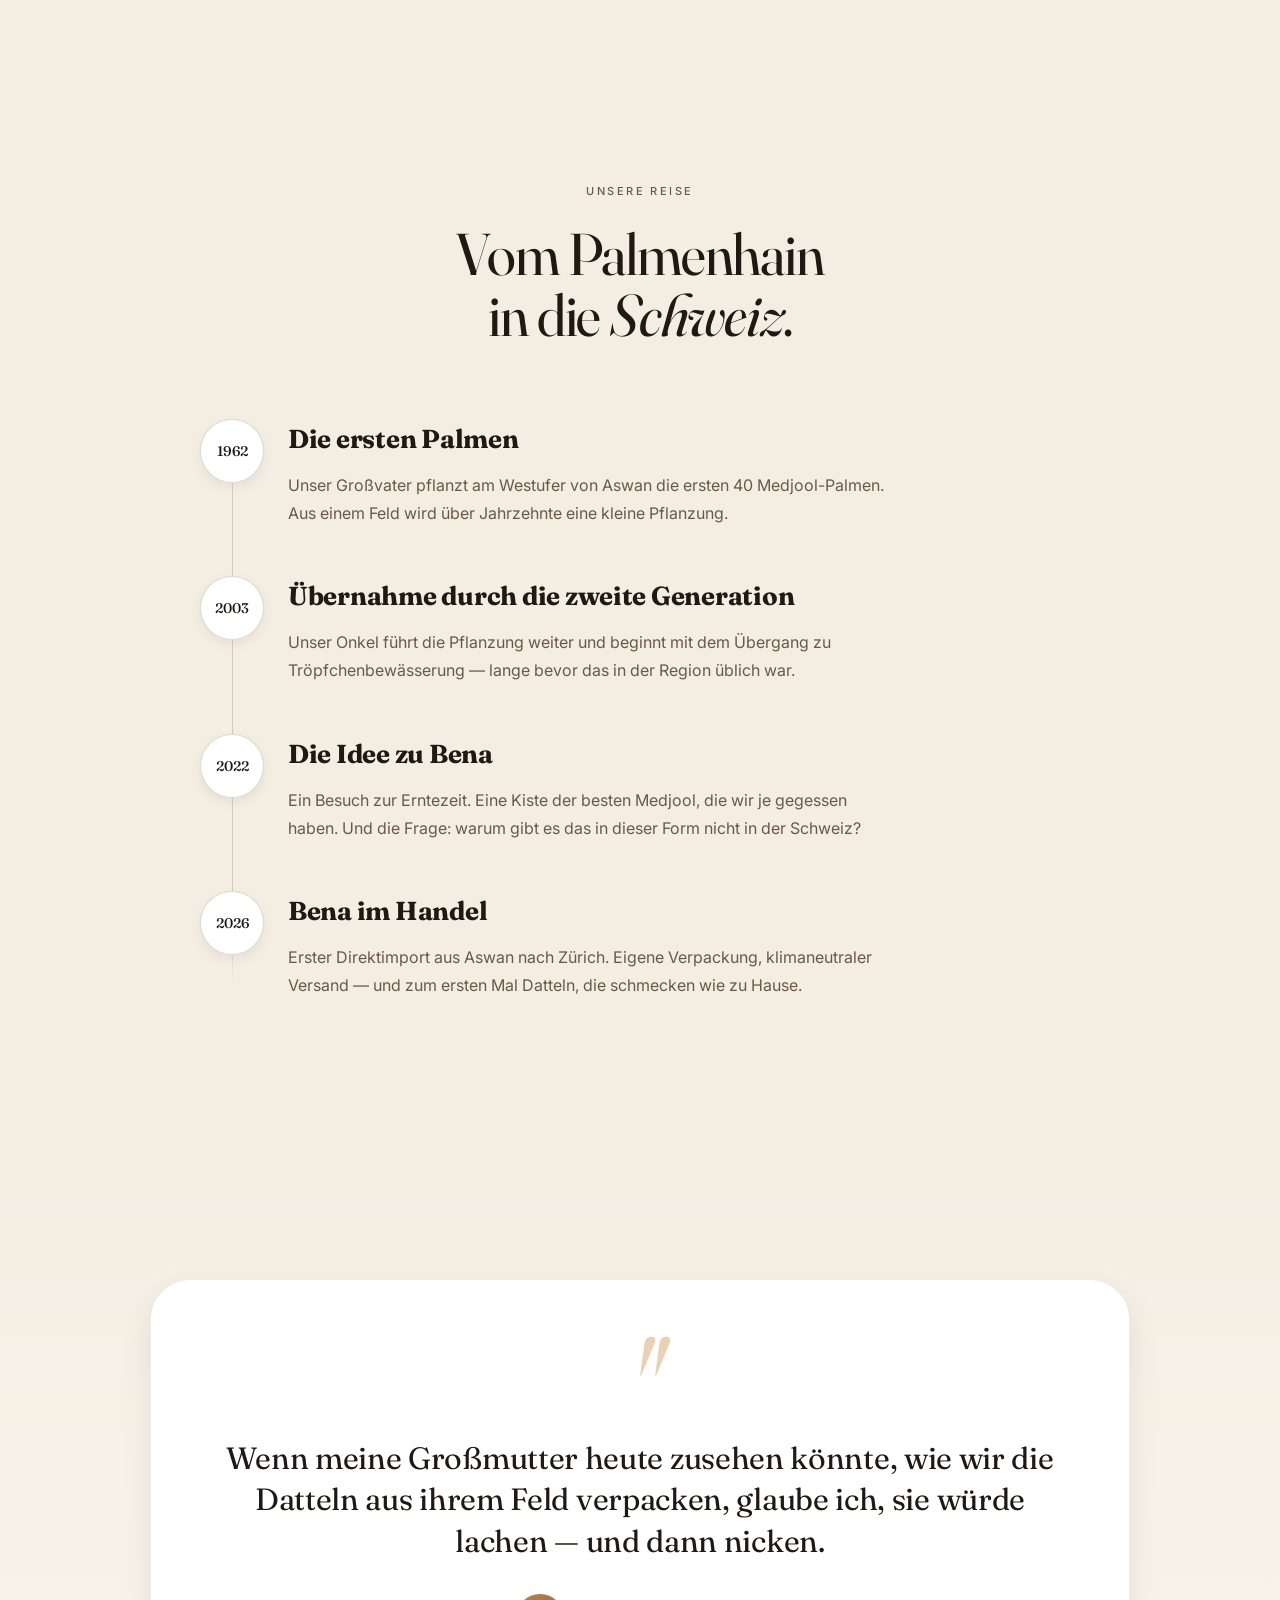
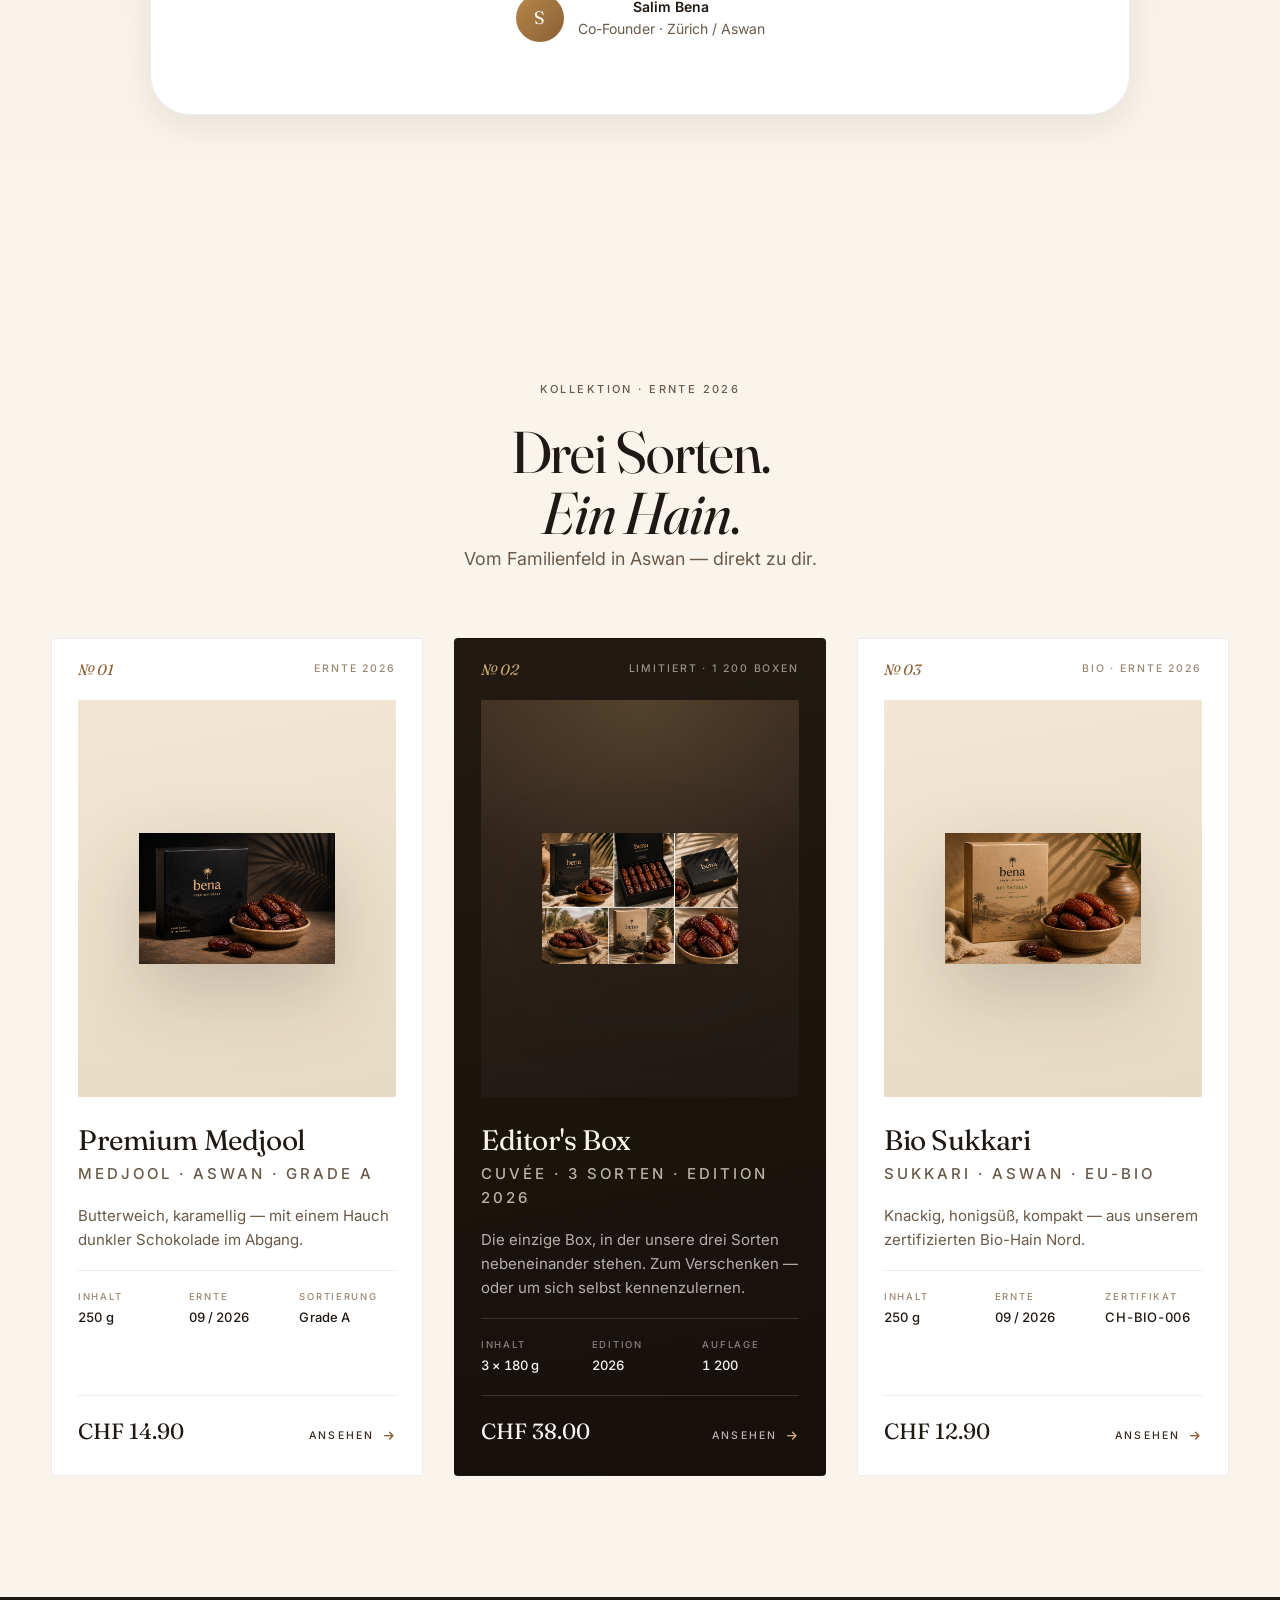
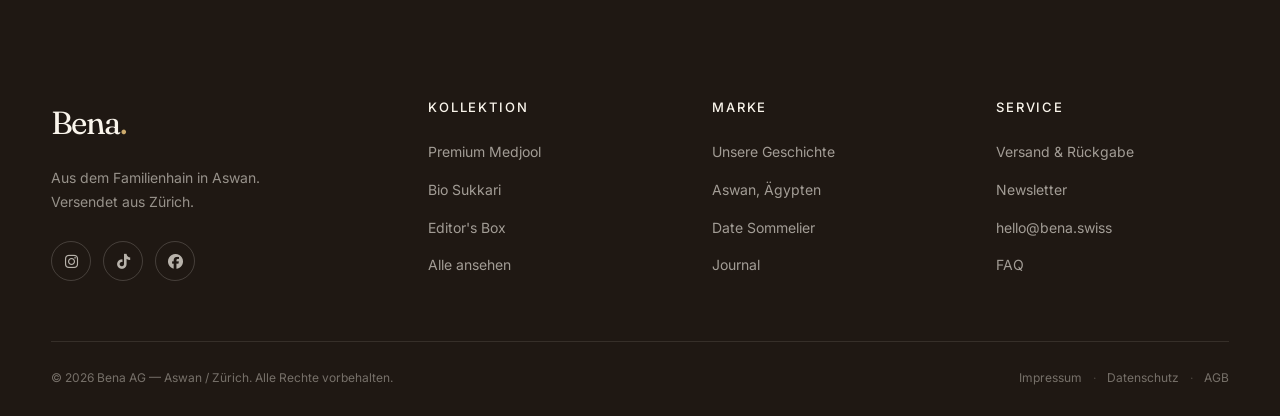
==== commit 5c4b0e9c: "Update about.html" ====
--- a/about.html
+++ b/about.html
@@ -265,28 +265,20 @@
             </figure>
         </section>
 
-        <!-- CTA -->
-        <section class="cta-card">
-            <div class="cta-card__inner reveal">
-                <span class="eyebrow eyebrow--light">Vom Lesen zum Probieren</span>
-                <h2 class="display display--sm">
-                    Eine Geschichte<br>
-                    in <em>jeder Frucht</em>.
+        <!-- COLLECTION -->
+        <section class="showcase showcase--related" aria-labelledby="collection-title">
+            <header class="section-head reveal">
+                <span class="eyebrow">Kollektion · Ernte 2026</span>
+                <h2 id="collection-title" class="display display--sm">
+                    Drei Sorten.<br>
+                    <em>Ein Hain</em>.
                 </h2>
-                <p>
-                    Drei Sorten, ein Hain, eine Familie. Unsere Editor's Box
-                    bringt Aswan in deine Küche.
+                <p class="lede lede--center">
+                    Vom Familienfeld in Aswan — direkt zu dir.
                 </p>
-                <div class="cta-card__actions">
-                    <a href="index.html#products" class="btn btn--primary">
-                        <span>Zur Kollektion</span>
-                        <i class="fa-solid fa-arrow-right"></i>
-                    </a>
-                    <a href="newsletter.html" class="btn btn--ghost">
-                        Briefe aus Aswan abonnieren
-                    </a>
-                </div>
-            </div>
+            </header>
+
+            <div class="showcase__grid" data-showcase-grid></div>
         </section>
 
     </main>
--- a/style.css
+++ b/style.css
@@ -4704,3 +4704,319 @@
     .hero__orb { display: none; }
 }
 
+/* =========================================================================
+   PRODUCT CARDS — Maison redesign
+   Goal: premium food brand feel (Mariage Frères / Aesop / La Maison du Chocolat)
+   Numbered editions · cultivar metadata · quiet typography · spec grid
+   ========================================================================= */
+
+.showcase {
+    padding-top: clamp(110px, 14vw, 180px);
+    padding-bottom: clamp(110px, 14vw, 180px);
+}
+
+.showcase__grid {
+    gap: clamp(20px, 2.4vw, 32px);
+    align-items: stretch;
+}
+
+/* ---- Card shell ---- */
+.product {
+    position: relative;
+    background: var(--surface);
+    border: 1px solid var(--line);
+    border-radius: 4px;
+    overflow: hidden;
+    transition:
+        border-color var(--t-med) var(--ease-out),
+        box-shadow var(--t-slow) var(--ease-out);
+}
+
+.product:hover {
+    transform: none;
+    border-color: rgba(31, 24, 19, 0.18);
+    box-shadow: 0 32px 60px -32px rgba(31, 24, 19, 0.22);
+}
+
+.product__link {
+    display: flex;
+    flex-direction: column;
+    height: 100%;
+}
+
+/* ---- Top label row : edition meta like a wine label ---- */
+.product__top {
+    display: flex;
+    align-items: center;
+    justify-content: space-between;
+    padding: 22px 26px 0;
+    gap: 16px;
+}
+
+.product__index {
+    font-family: var(--f-display);
+    font-style: italic;
+    font-weight: 400;
+    font-size: 15px;
+    letter-spacing: 0;
+    color: var(--accent-deep);
+    line-height: 1;
+}
+
+.product__edition {
+    font-family: var(--f-body);
+    font-size: 10.5px;
+    font-weight: 500;
+    text-transform: uppercase;
+    letter-spacing: 0.18em;
+    color: var(--ink-4);
+    white-space: nowrap;
+}
+
+/* ---- Media ---- */
+.product__media {
+    position: relative;
+    aspect-ratio: 4 / 5;
+    margin: 22px 26px 4px;
+    background: linear-gradient(170deg, #f1e7d4 0%, #e7dac3 100%);
+    border-radius: 2px;
+    display: flex;
+    align-items: center;
+    justify-content: center;
+    overflow: hidden;
+    padding: 36px;
+}
+
+.product__media img {
+    width: 80%;
+    height: auto;
+    object-fit: contain;
+    filter: drop-shadow(0 28px 38px rgba(31, 24, 19, 0.18));
+    transition: transform 900ms var(--ease-out);
+}
+
+.product__link:hover .product__media img {
+    transform: translateY(-4px);
+}
+
+.product__tag { display: none !important; }
+
+/* ---- Body ---- */
+.product__body {
+    flex: 1;
+    display: flex;
+    flex-direction: column;
+    padding: 24px 26px 26px;
+}
+
+.product__name {
+    font-family: var(--f-display);
+    font-weight: 400;
+    font-size: clamp(24px, 2.2vw, 30px);
+    letter-spacing: -0.015em;
+    line-height: 1.08;
+    color: var(--ink-1);
+    margin: 0 0 6px;
+}
+
+.product__variety {
+    font-family: var(--f-body);
+    font-size: 10.5px;
+    font-weight: 500;
+    text-transform: uppercase;
+    letter-spacing: 0.2em;
+    color: var(--ink-4);
+    margin: 0 0 18px;
+}
+
+.product__notes {
+    font-family: var(--f-body);
+    font-size: 14.5px;
+    line-height: 1.6;
+    color: var(--ink-3);
+    margin: 0 0 22px;
+}
+
+/* ---- Specs grid : tactile, label/value, hairline divider ---- */
+.product__meta {
+    display: grid;
+    grid-template-columns: repeat(3, 1fr);
+    gap: 4px 14px;
+    padding: 18px 0 0;
+    margin: 0 0 22px;
+    border-top: 1px solid var(--line);
+}
+
+.product__meta-cell {
+    display: flex;
+    flex-direction: column;
+    gap: 5px;
+    min-width: 0;
+}
+
+.product__meta-cell dt {
+    font-family: var(--f-body);
+    font-size: 9.5px;
+    font-weight: 500;
+    letter-spacing: 0.18em;
+    text-transform: uppercase;
+    color: var(--ink-4);
+}
+
+.product__meta-cell dd {
+    margin: 0;
+    font-family: var(--f-body);
+    font-size: 13px;
+    font-weight: 500;
+    color: var(--ink-1);
+    font-variant-numeric: tabular-nums;
+    letter-spacing: 0.01em;
+    line-height: 1.25;
+    white-space: nowrap;
+    overflow: hidden;
+    text-overflow: ellipsis;
+}
+
+/* ---- Foot : price + quiet link ---- */
+.product__foot {
+    margin-top: auto;
+    padding-top: 18px;
+    border-top: 1px solid var(--line);
+    display: flex;
+    align-items: baseline;
+    justify-content: space-between;
+    gap: 14px;
+}
+
+.product__price {
+    font-family: var(--f-display);
+    font-weight: 400;
+    font-size: 22px;
+    color: var(--ink-1);
+    letter-spacing: 0;
+    font-variant-numeric: tabular-nums;
+    white-space: nowrap;
+}
+
+.product__arrow {
+    display: inline-flex;
+    align-items: center;
+    gap: 10px;
+    font-family: var(--f-body);
+    font-size: 10.5px;
+    font-weight: 500;
+    letter-spacing: 0.2em;
+    text-transform: uppercase;
+    color: var(--ink-2);
+    transition: color var(--t-med) var(--ease-out);
+}
+
+.product__arrow i {
+    font-size: 11px;
+    color: var(--accent-deep);
+    transition: transform var(--t-med) var(--ease-out);
+}
+
+.product__link:hover .product__arrow {
+    color: var(--ink-1);
+}
+
+.product__link:hover .product__arrow i {
+    transform: translateX(6px);
+}
+
+/* ---- Feature variant : dark "Cuvée" card ---- */
+.product--feature {
+    background: linear-gradient(170deg, #221a12 0%, #15100a 100%);
+    border-color: transparent;
+}
+
+.product--feature .product__index {
+    color: var(--gold);
+}
+
+.product--feature .product__edition {
+    color: rgba(250, 245, 236, 0.55);
+}
+
+.product--feature .product__media {
+    background:
+        radial-gradient(120% 80% at 50% 0%, rgba(205, 170, 108, 0.18) 0%, transparent 60%),
+        linear-gradient(170deg, #3a2c20 0%, #1f1813 100%);
+}
+
+.product--feature .product__name,
+.product--feature .product__price {
+    color: var(--bg-elevated);
+}
+
+.product--feature .product__variety {
+    color: rgba(250, 245, 236, 0.55);
+}
+
+.product--feature .product__notes {
+    color: rgba(250, 245, 236, 0.72);
+}
+
+.product--feature .product__meta,
+.product--feature .product__foot {
+    border-top-color: rgba(250, 245, 236, 0.14);
+}
+
+.product--feature .product__meta-cell dt {
+    color: rgba(250, 245, 236, 0.5);
+}
+
+.product--feature .product__meta-cell dd {
+    color: var(--bg-elevated);
+}
+
+.product--feature .product__arrow {
+    color: rgba(250, 245, 236, 0.72);
+}
+
+.product--feature .product__arrow i {
+    color: var(--gold);
+}
+
+.product--feature .product__link:hover .product__arrow {
+    color: var(--bg-elevated);
+}
+
+/* ---- Responsive tweaks ---- */
+@media (max-width: 1024px) {
+    .product__media { margin: 18px 22px 4px; padding: 28px; }
+    .product__top   { padding: 20px 22px 0; }
+    .product__body  { padding: 22px 22px 24px; }
+}
+
+@media (max-width: 720px) {
+    .product__media   { aspect-ratio: 1 / 1; padding: 28px; }
+    .product__meta    { gap: 4px 10px; }
+    .product__meta-cell dt { font-size: 9px; letter-spacing: 0.16em; }
+    .product__meta-cell dd { font-size: 12.5px; }
+}
+
+/* ---- Related / inline showcase variants -------------------------------- */
+.showcase--related {
+    padding-top: clamp(80px, 10vw, 120px);
+    padding-bottom: clamp(80px, 10vw, 120px);
+    background: var(--bg-elevated);
+}
+
+.showcase--related .section-head {
+    margin-bottom: clamp(40px, 5vw, 64px);
+}
+
+.showcase__grid--duo {
+    grid-template-columns: repeat(2, 1fr);
+    max-width: 920px;
+}
+
+@media (max-width: 720px) {
+    .showcase__grid--duo {
+        grid-template-columns: 1fr;
+        max-width: none;
+    }
+}
+
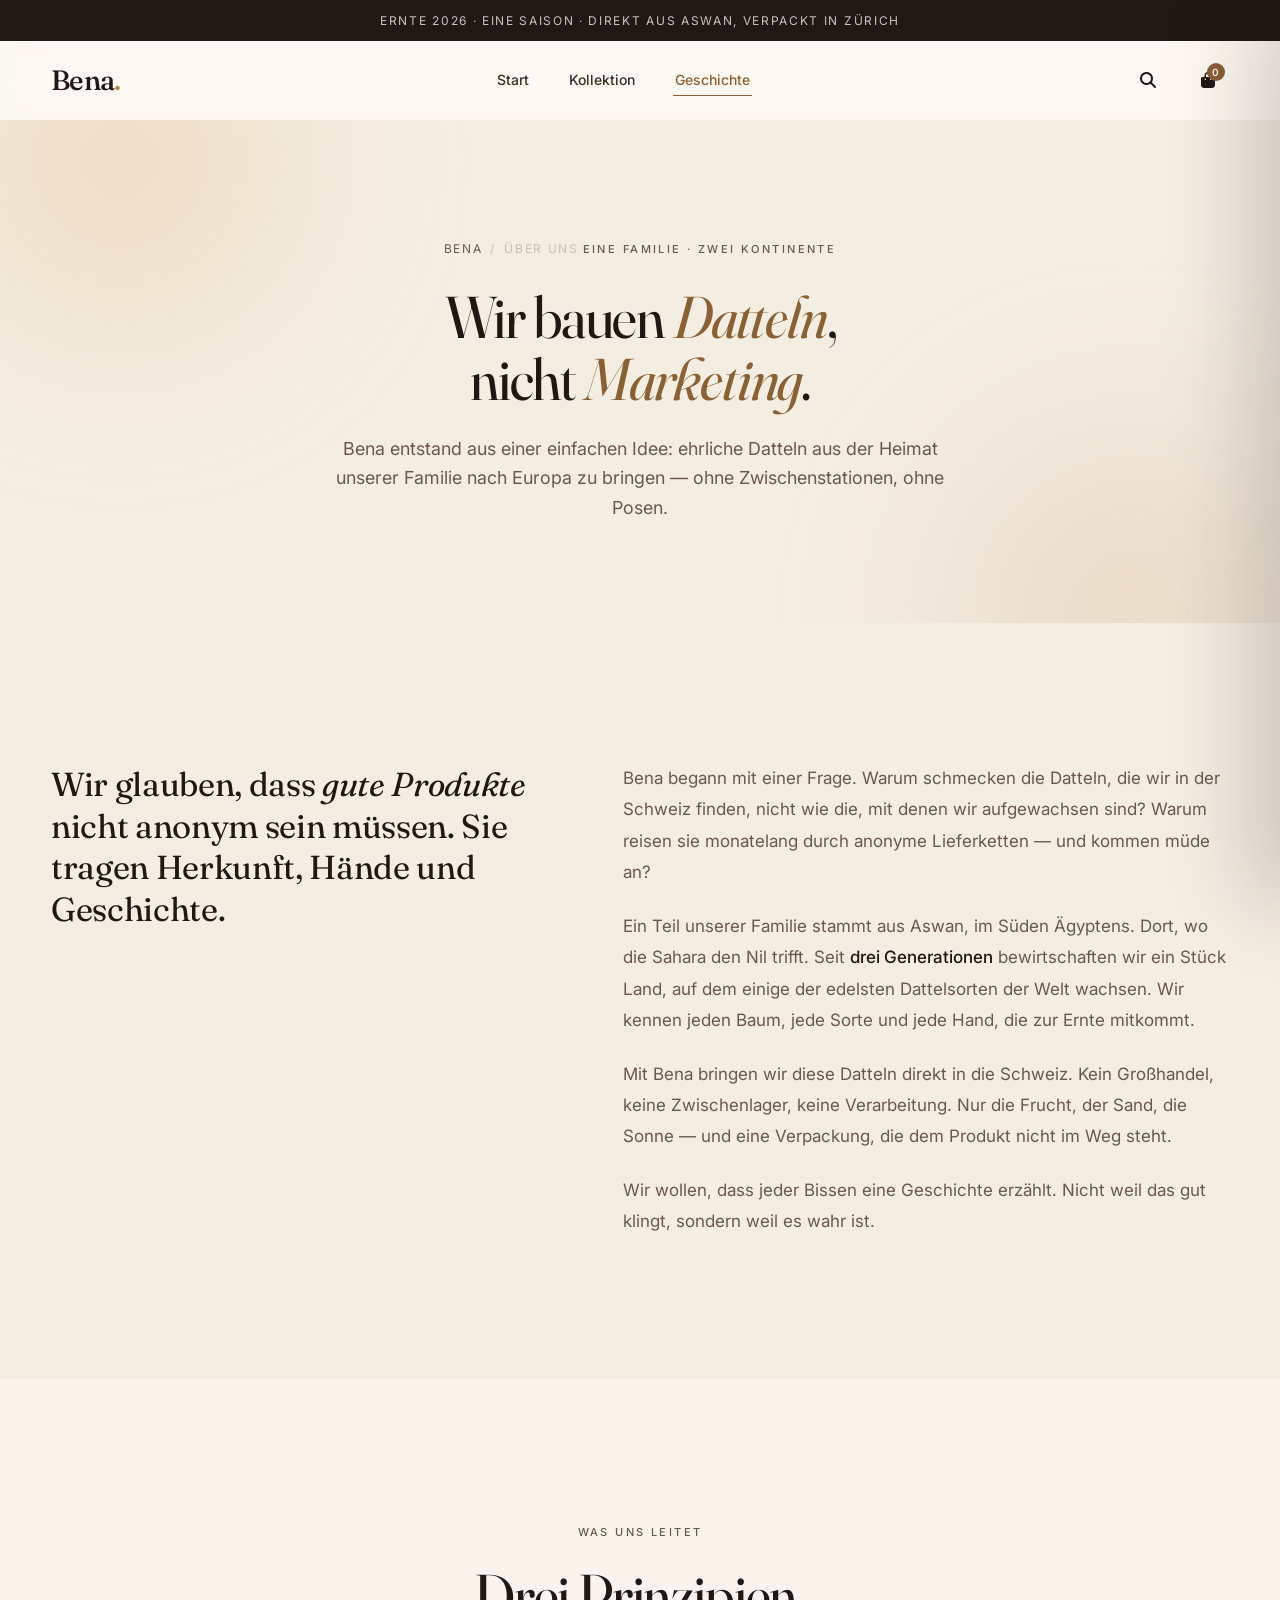
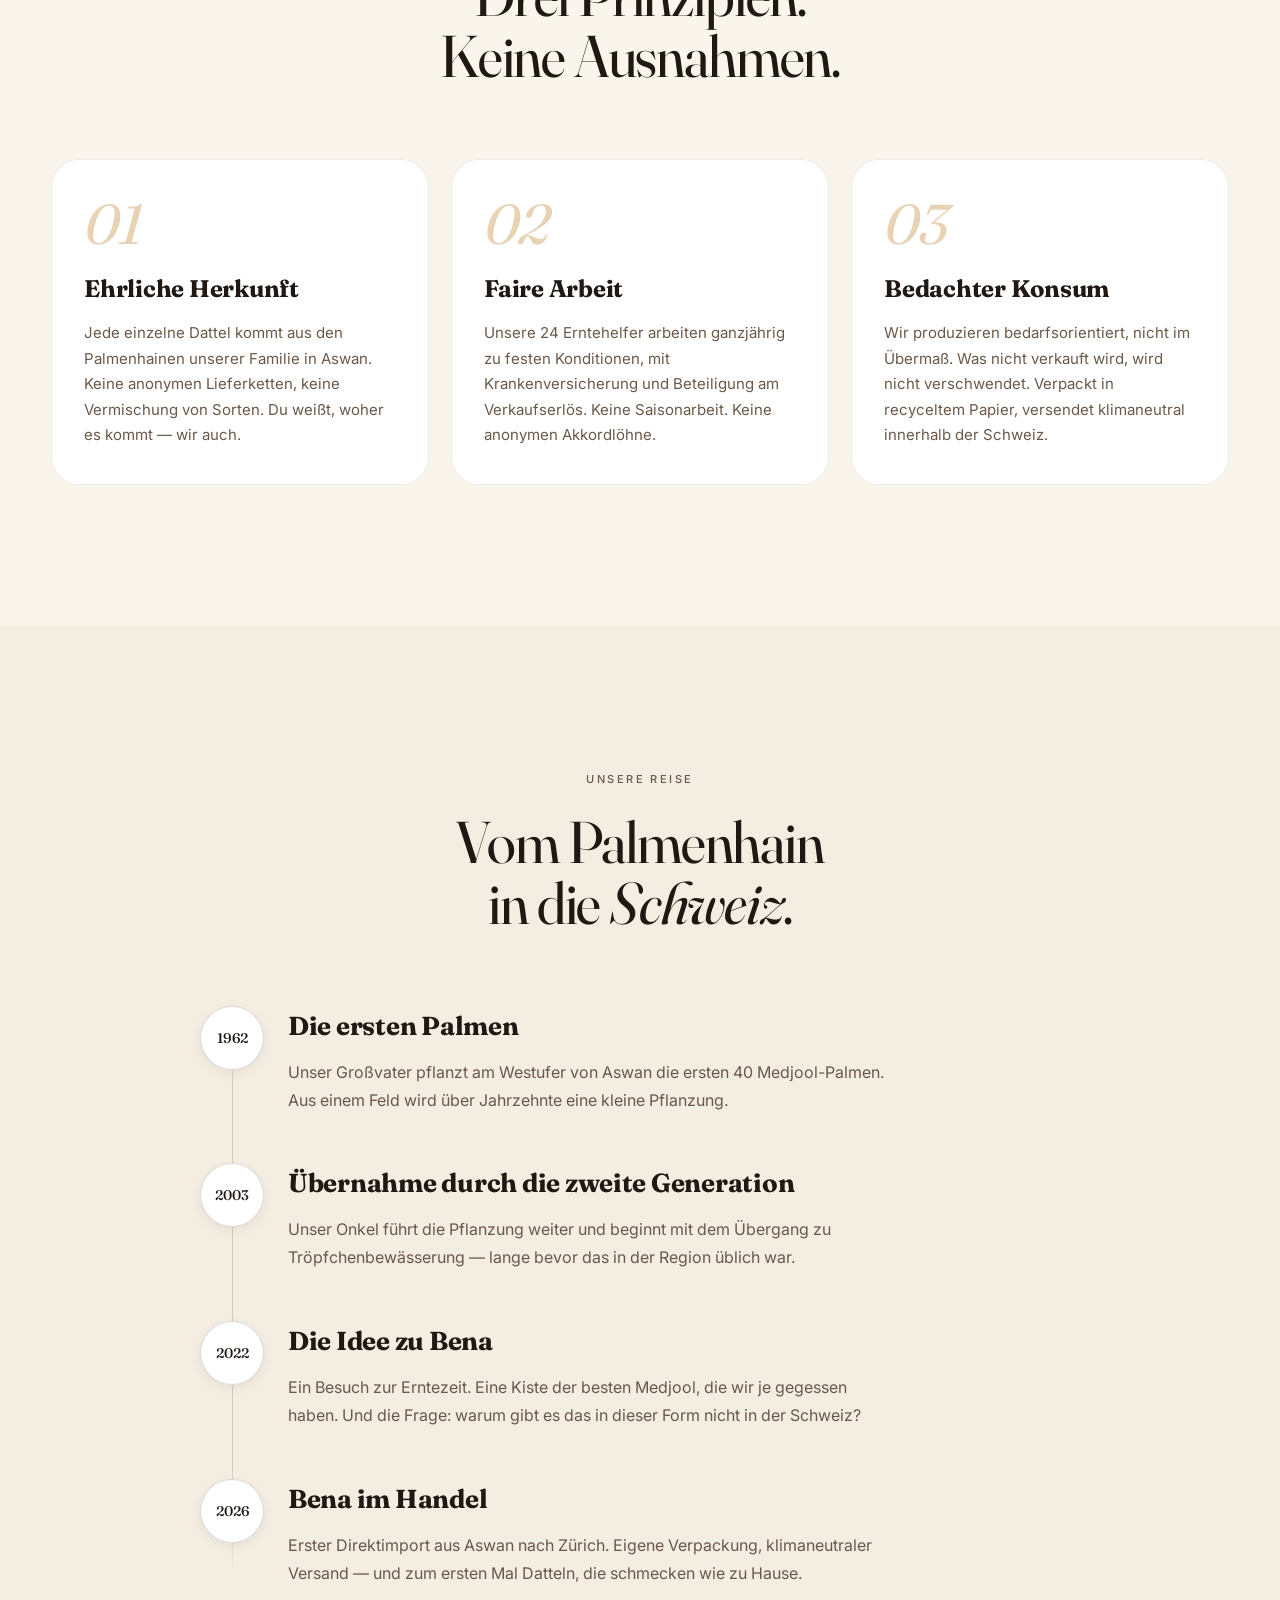
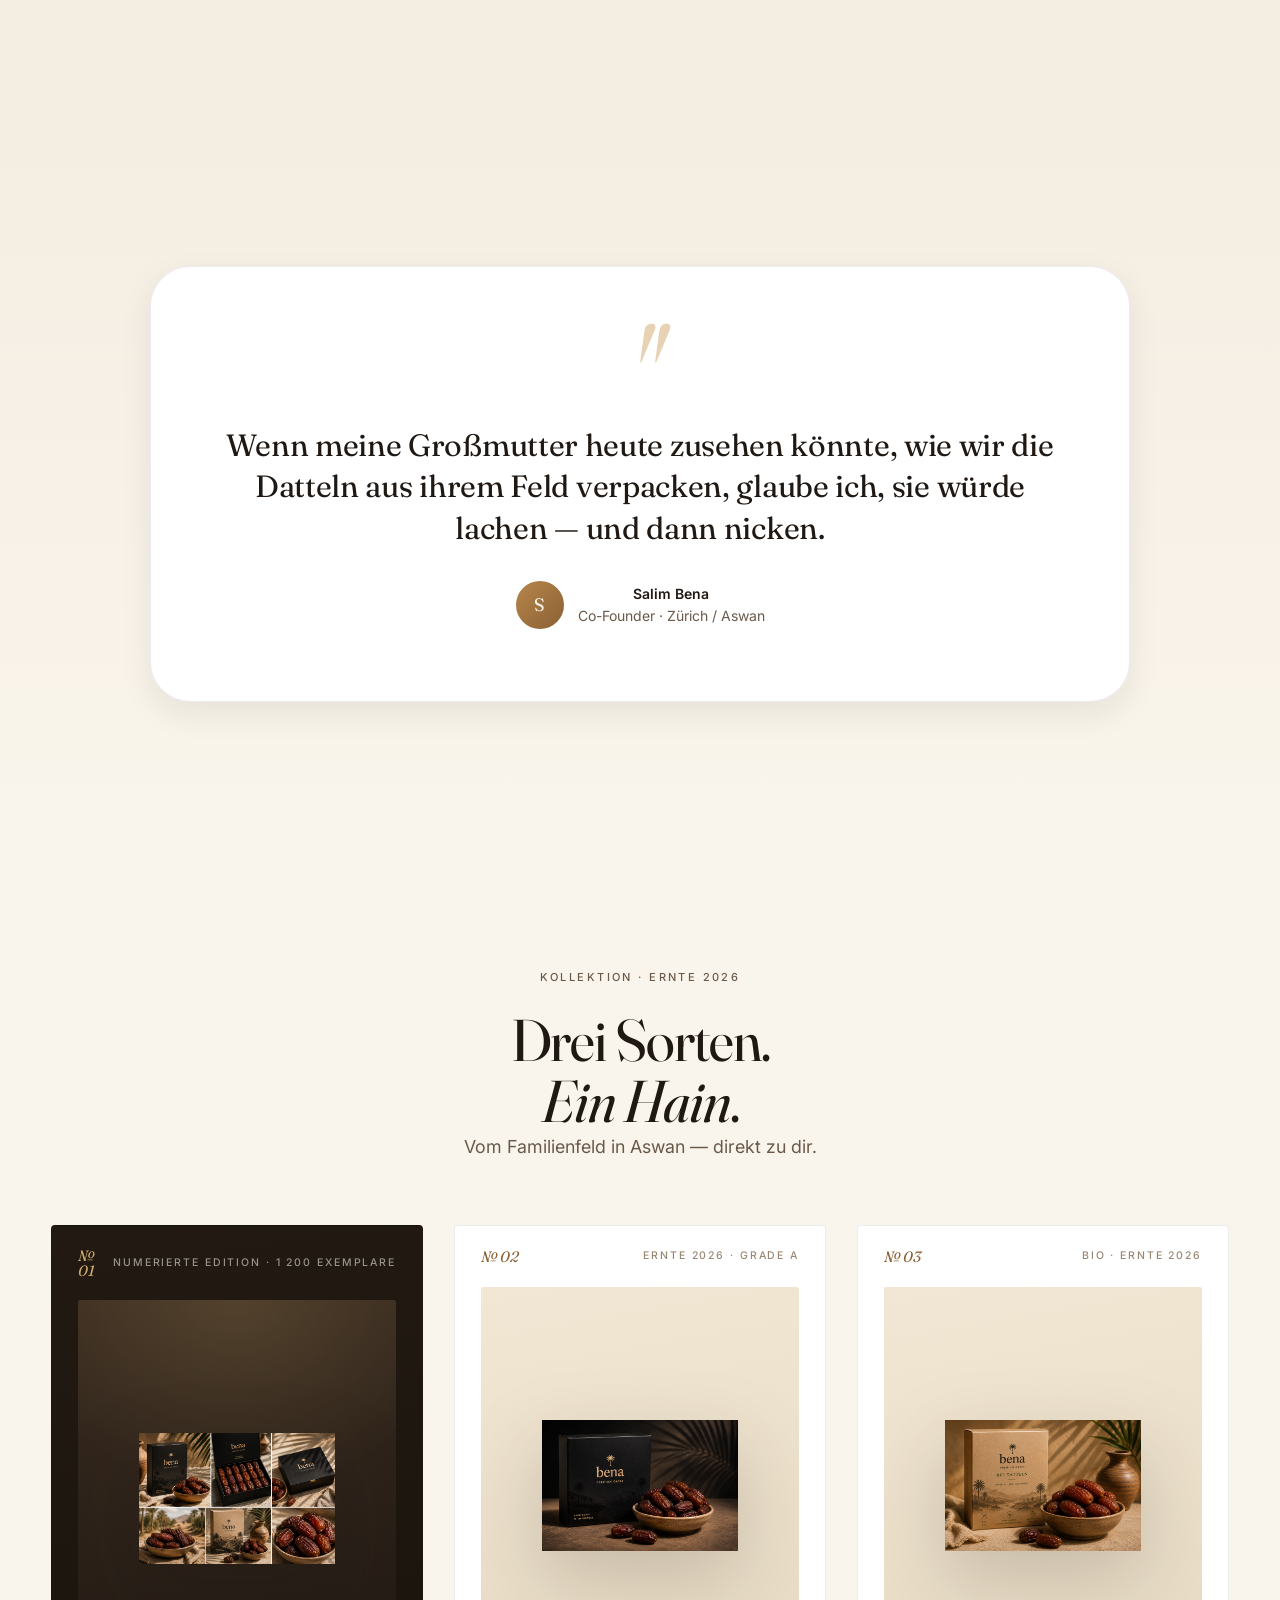
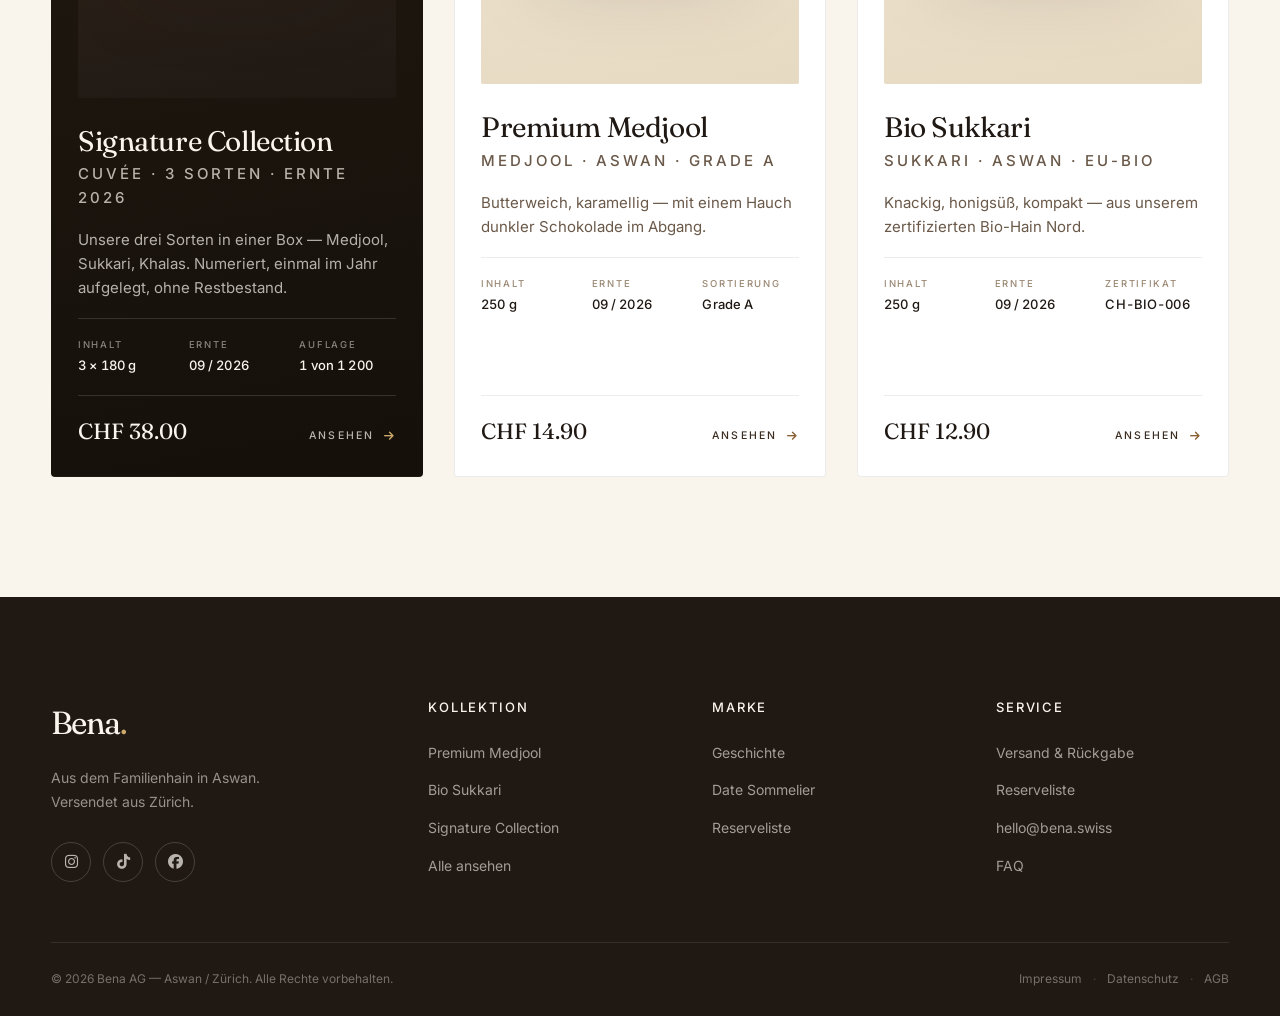
==== commit a65eaa83: "Update about.html" ====
--- a/about.html
+++ b/about.html
@@ -25,7 +25,7 @@
     <div class="announcement" role="region" aria-label="Ankündigung">
         <div class="announcement__inner">
             <span class="announcement__item">
-                Ernte 2026 · Frisch verpackt in Zürich · Klimaneutraler Versand ab CHF 89
+                Ernte 2026 · Eine Saison · Direkt aus Aswan, verpackt in Zürich
             </span>
         </div>
     </div>
@@ -144,52 +144,6 @@
                         innerhalb der Schweiz.
                     </p>
                 </article>
-            </div>
-        </section>
-
-        <!-- ASWAN STORY (reused from home pattern) -->
-        <section class="story" aria-labelledby="aswan-title">
-            <div class="story__inner">
-                <div class="story__visual reveal">
-                    <div class="story__image">
-                        <img src="images/Produktbild 8.png" alt="Palmenhain in Aswan, Ägypten">
-                    </div>
-                    <div class="story__plate">
-                        <div class="story__plate-row">
-                            <span class="story__plate-key">Familie</span>
-                            <span class="story__plate-val">3. Generation</span>
-                        </div>
-                        <div class="story__plate-row">
-                            <span class="story__plate-key">Land</span>
-                            <span class="story__plate-val">Aswan, Oberägypten</span>
-                        </div>
-                        <div class="story__plate-row">
-                            <span class="story__plate-key">Ernte</span>
-                            <span class="story__plate-val">September – Oktober</span>
-                        </div>
-                    </div>
-                </div>
-
-                <div class="story__copy reveal" data-reveal-delay="120">
-                    <span class="eyebrow">Unsere Wurzeln</span>
-                    <h2 id="aswan-title" class="display display--sm">
-                        Wo der <em>Nil</em><br>
-                        zur <em>Stille</em> wird.
-                    </h2>
-                    <p>
-                        Aswan ist mehr als ein Anbauort. Es ist der Ort, an dem
-                        ein Teil unserer Familie aufgewachsen ist, an dem
-                        unsere Großeltern unsere ersten Palmen pflanzten und
-                        an dem wir bis heute jedes Jahr zur Ernte zurückkehren.
-                    </p>
-                    <p>
-                        Die Region zählt zu den klimatisch besten Anbaugebieten
-                        weltweit — 320 Sonnentage im Jahr, mineralreicher Boden
-                        am Ufer des Nils, kühle Nächte, die den Zucker langsam
-                        reifen lassen. Genau hier entsteht das, was Bena
-                        ausmacht.
-                    </p>
-                </div>
             </div>
         </section>
 
@@ -311,7 +265,7 @@
                 <ul>
                     <li><a href="product-premium.html">Premium Medjool</a></li>
                     <li><a href="product-bio.html">Bio Sukkari</a></li>
-                    <li><a href="product-premium.html">Editor's Box</a></li>
+                    <li><a href="product-premium.html">Signature Collection</a></li>
                     <li><a href="index.html#products">Alle ansehen</a></li>
                 </ul>
             </div>
@@ -319,10 +273,9 @@
             <div class="footer__col">
                 <h4>Marke</h4>
                 <ul>
-                    <li><a href="about.html">Unsere Geschichte</a></li>
-                    <li><a href="index.html#story">Aswan, Ägypten</a></li>
+                    <li><a href="about.html">Geschichte</a></li>
                     <li><a href="index.html#sommelier">Date Sommelier</a></li>
-                    <li><a href="newsletter.html">Journal</a></li>
+                    <li><a href="newsletter.html">Reserveliste</a></li>
                 </ul>
             </div>
 
@@ -330,7 +283,7 @@
                 <h4>Service</h4>
                 <ul>
                     <li><a href="shipping.html">Versand &amp; Rückgabe</a></li>
-                    <li><a href="newsletter.html">Newsletter</a></li>
+                    <li><a href="newsletter.html">Reserveliste</a></li>
                     <li><a href="mailto:hello@bena.swiss">hello@bena.swiss</a></li>
                     <li><a href="#">FAQ</a></li>
                 </ul>
